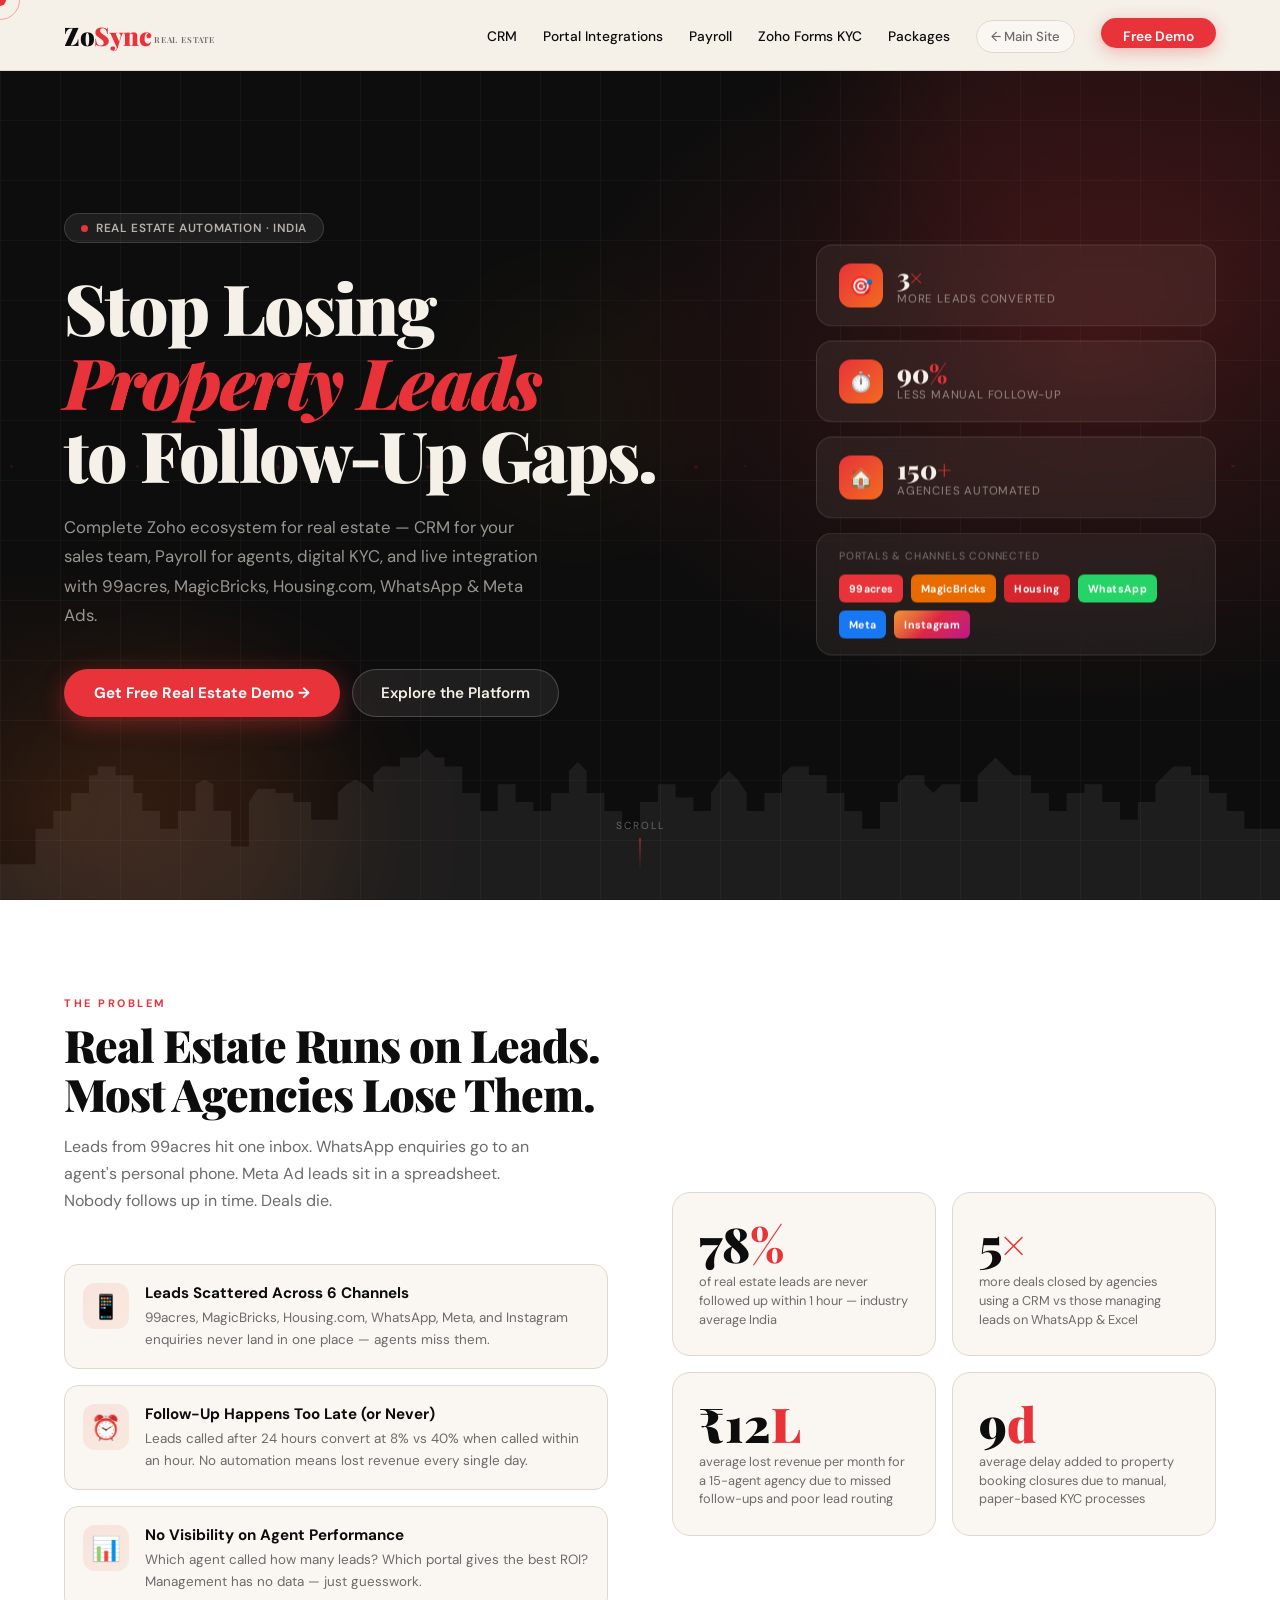
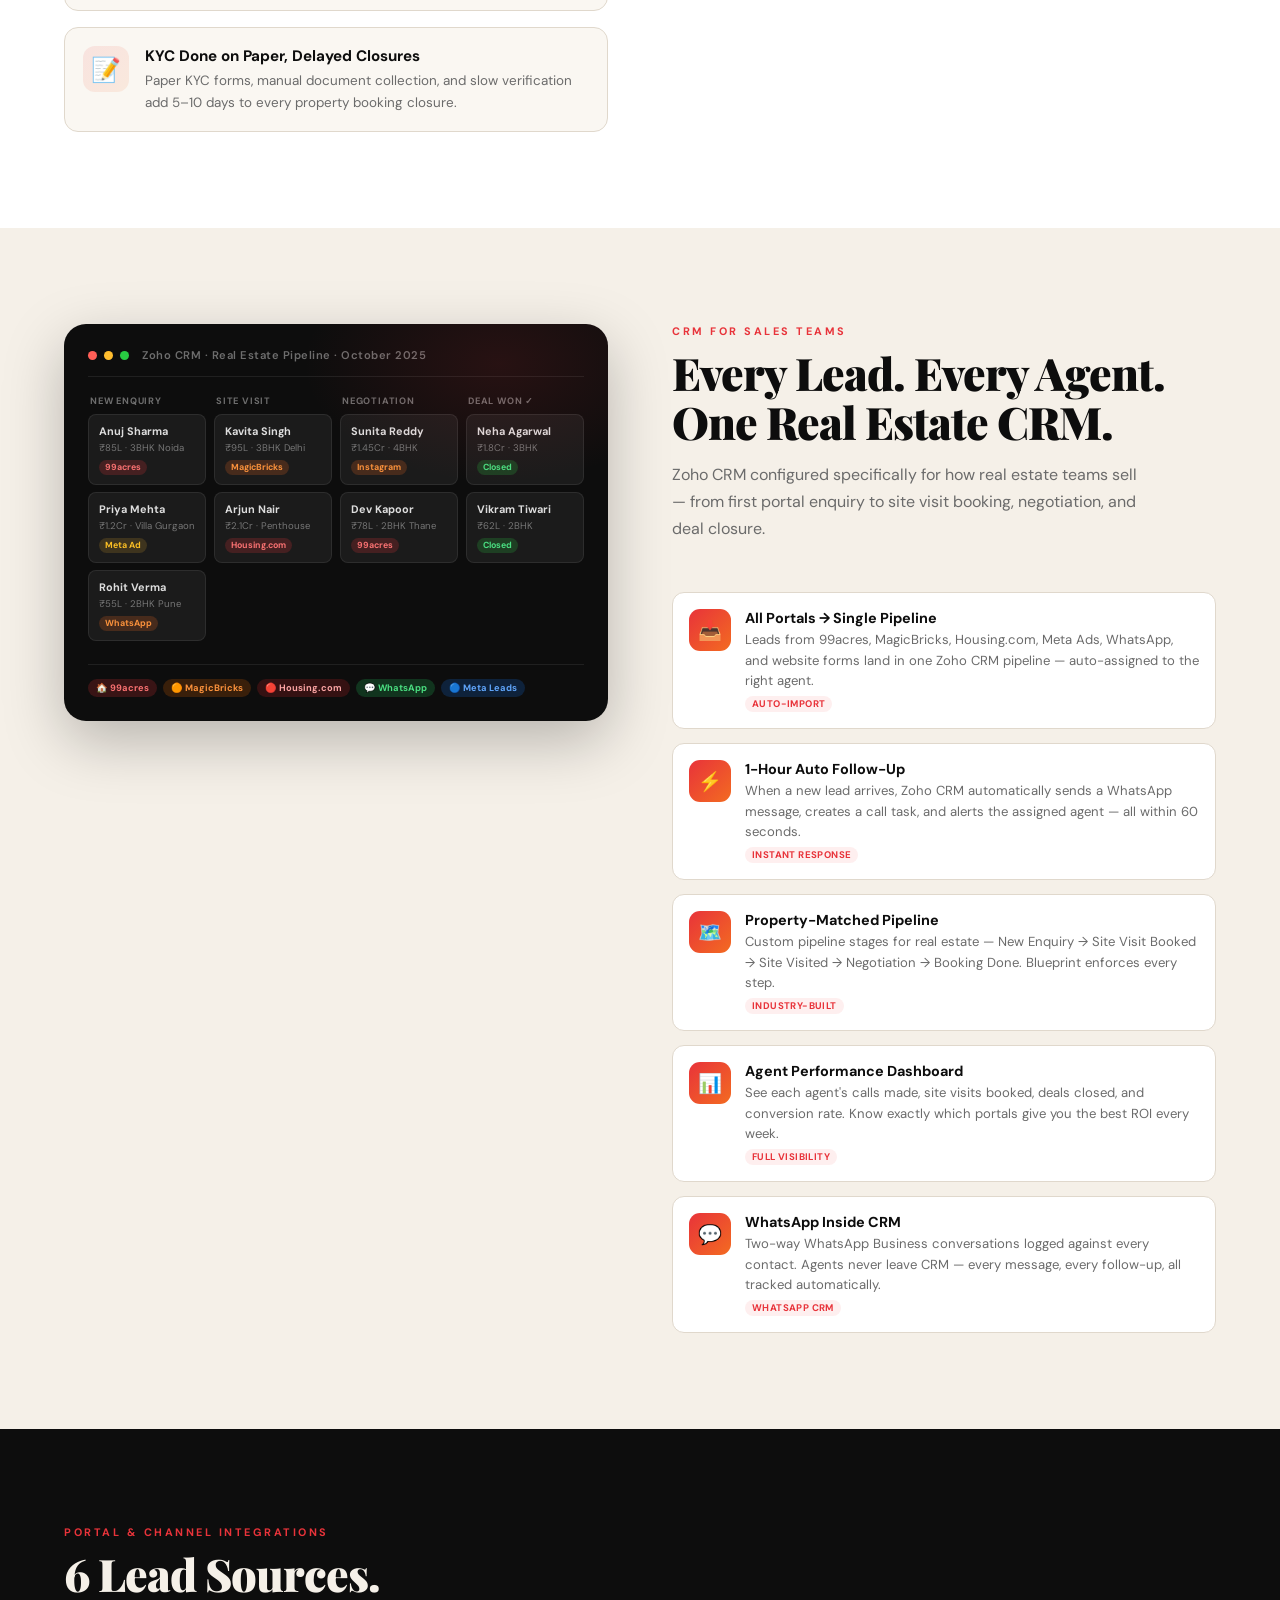
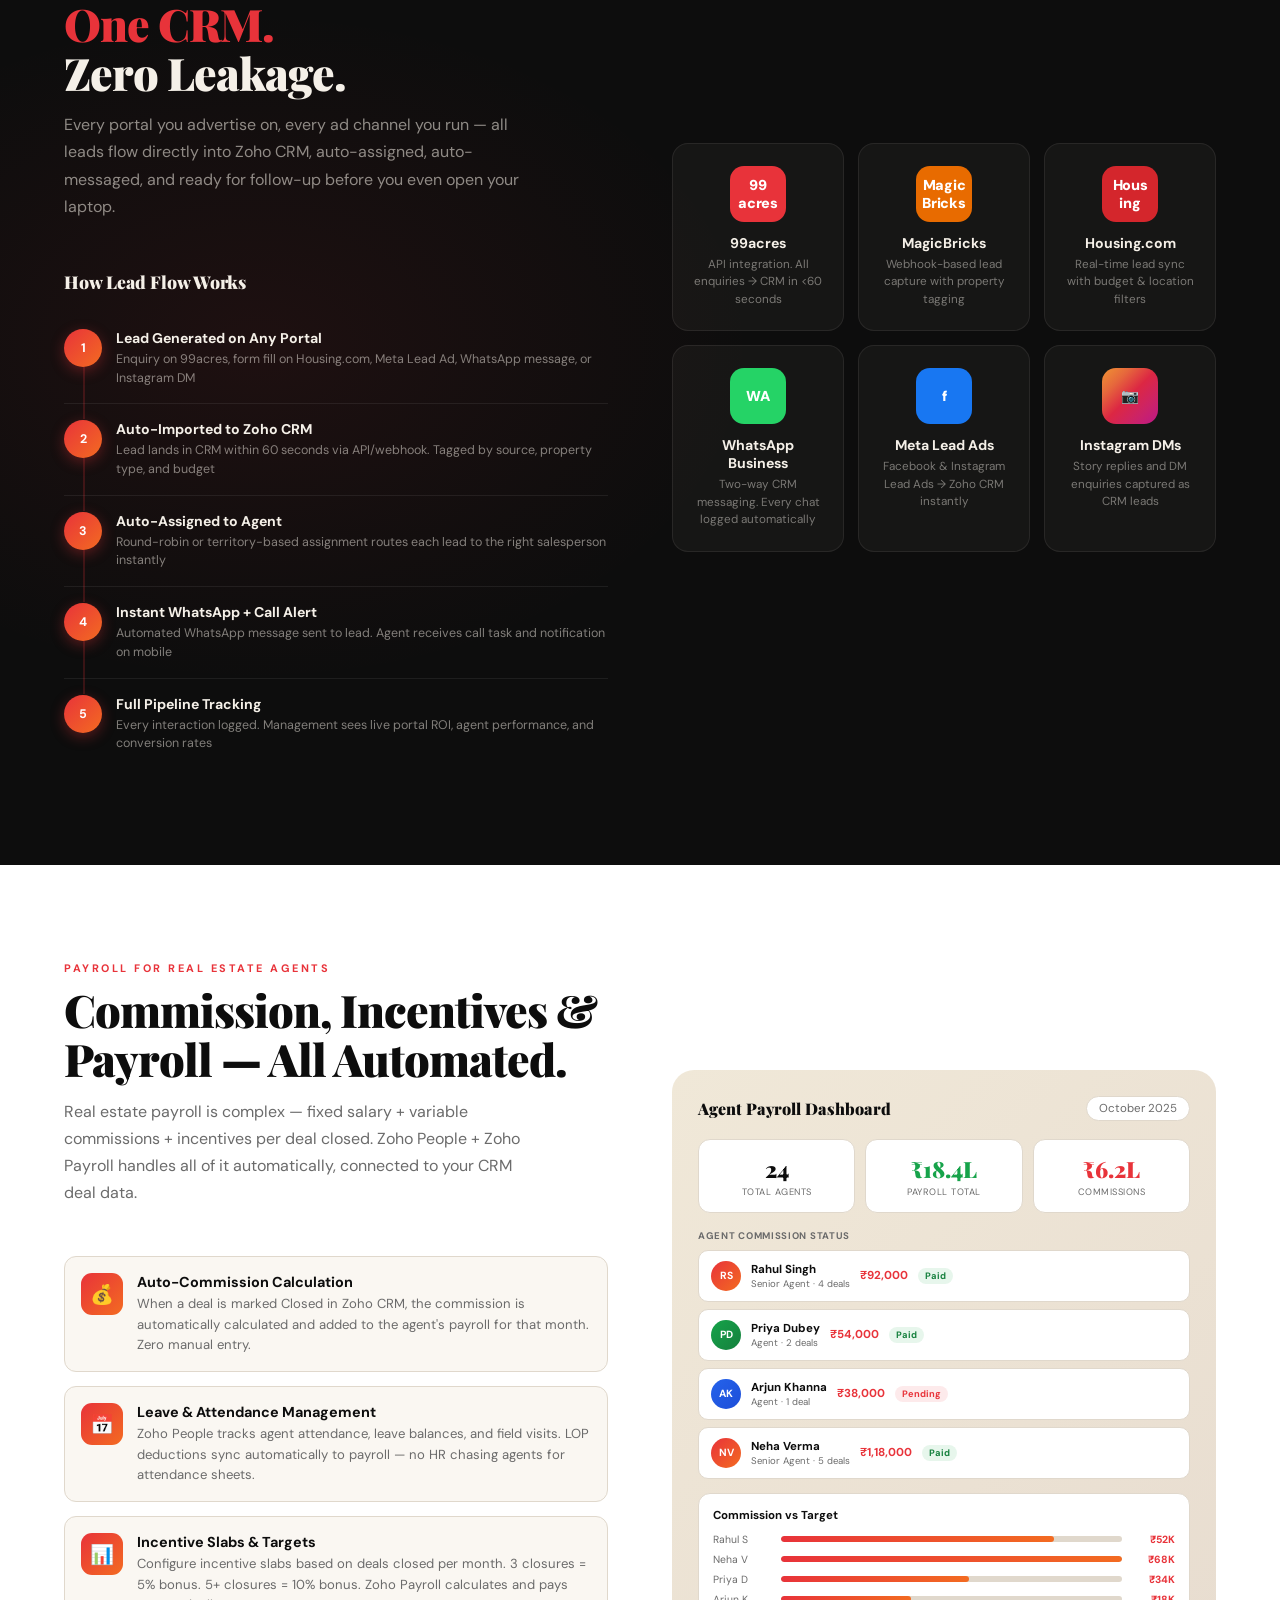
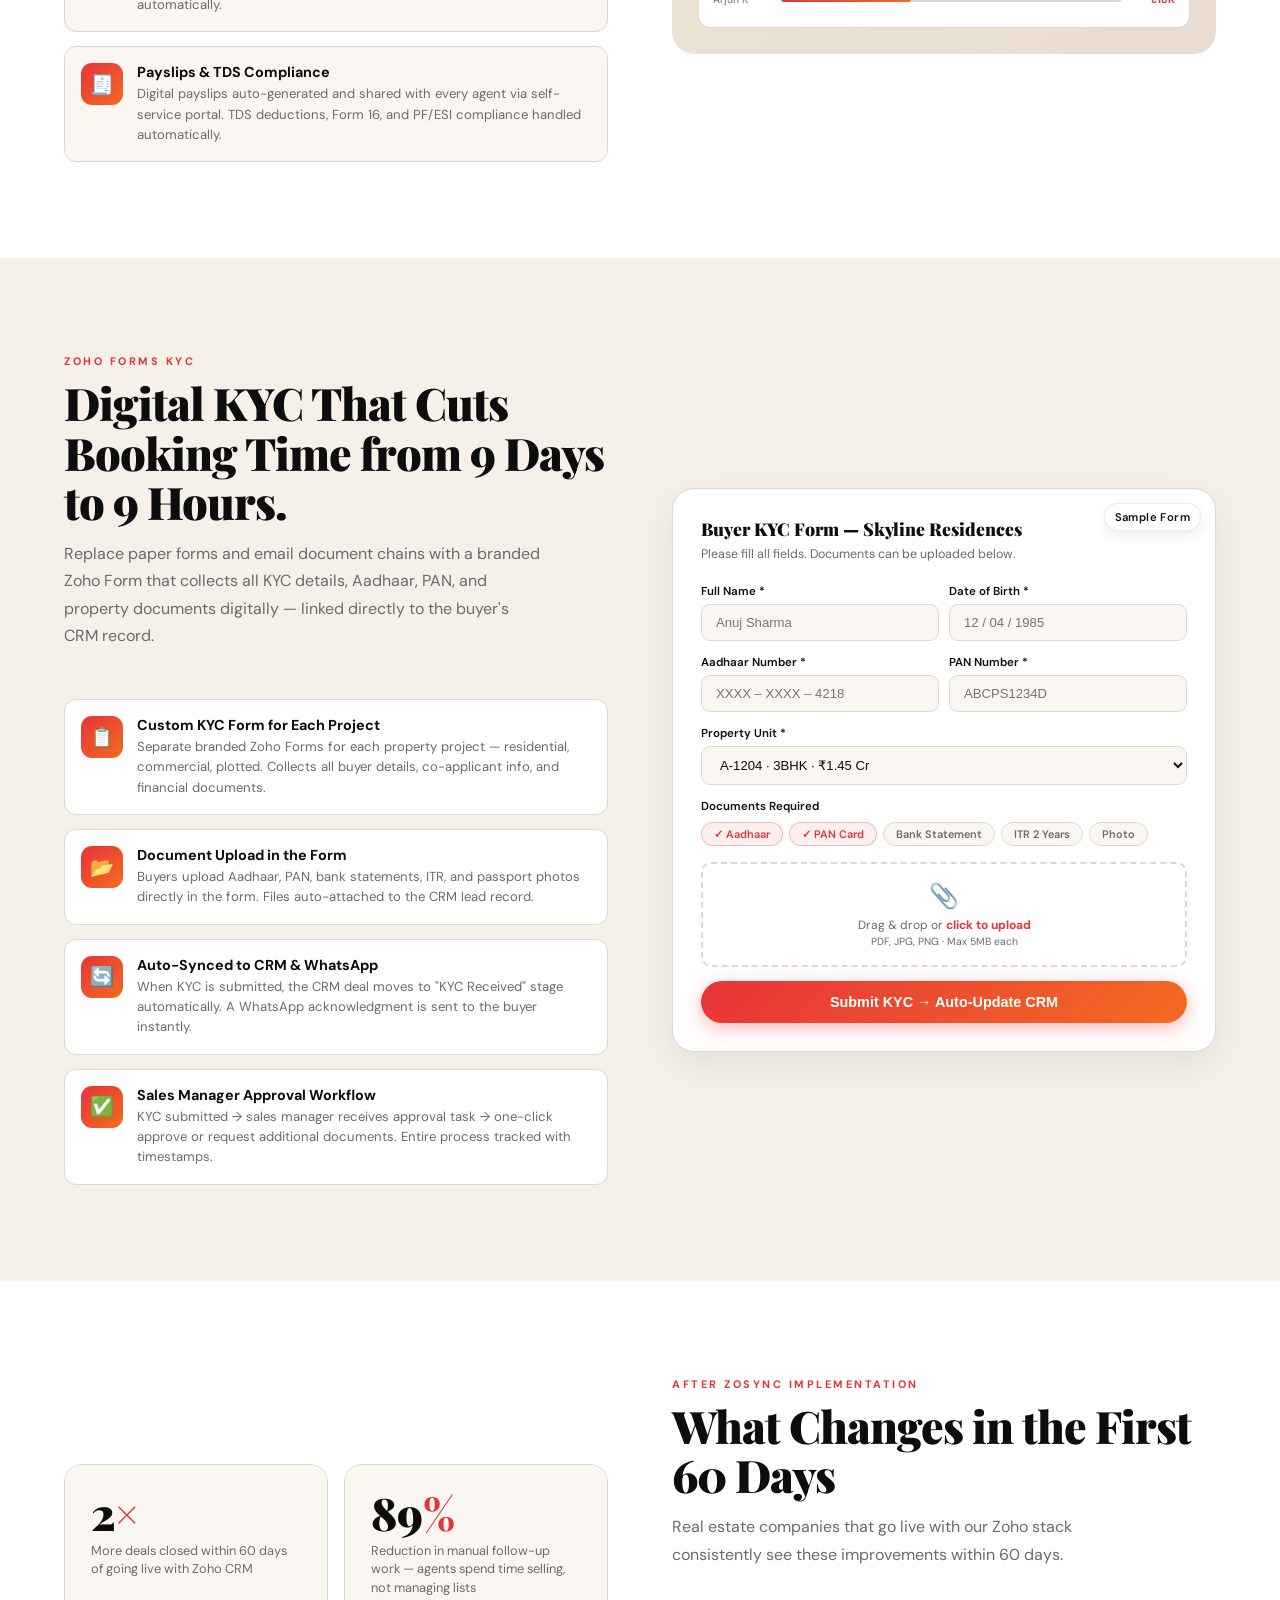
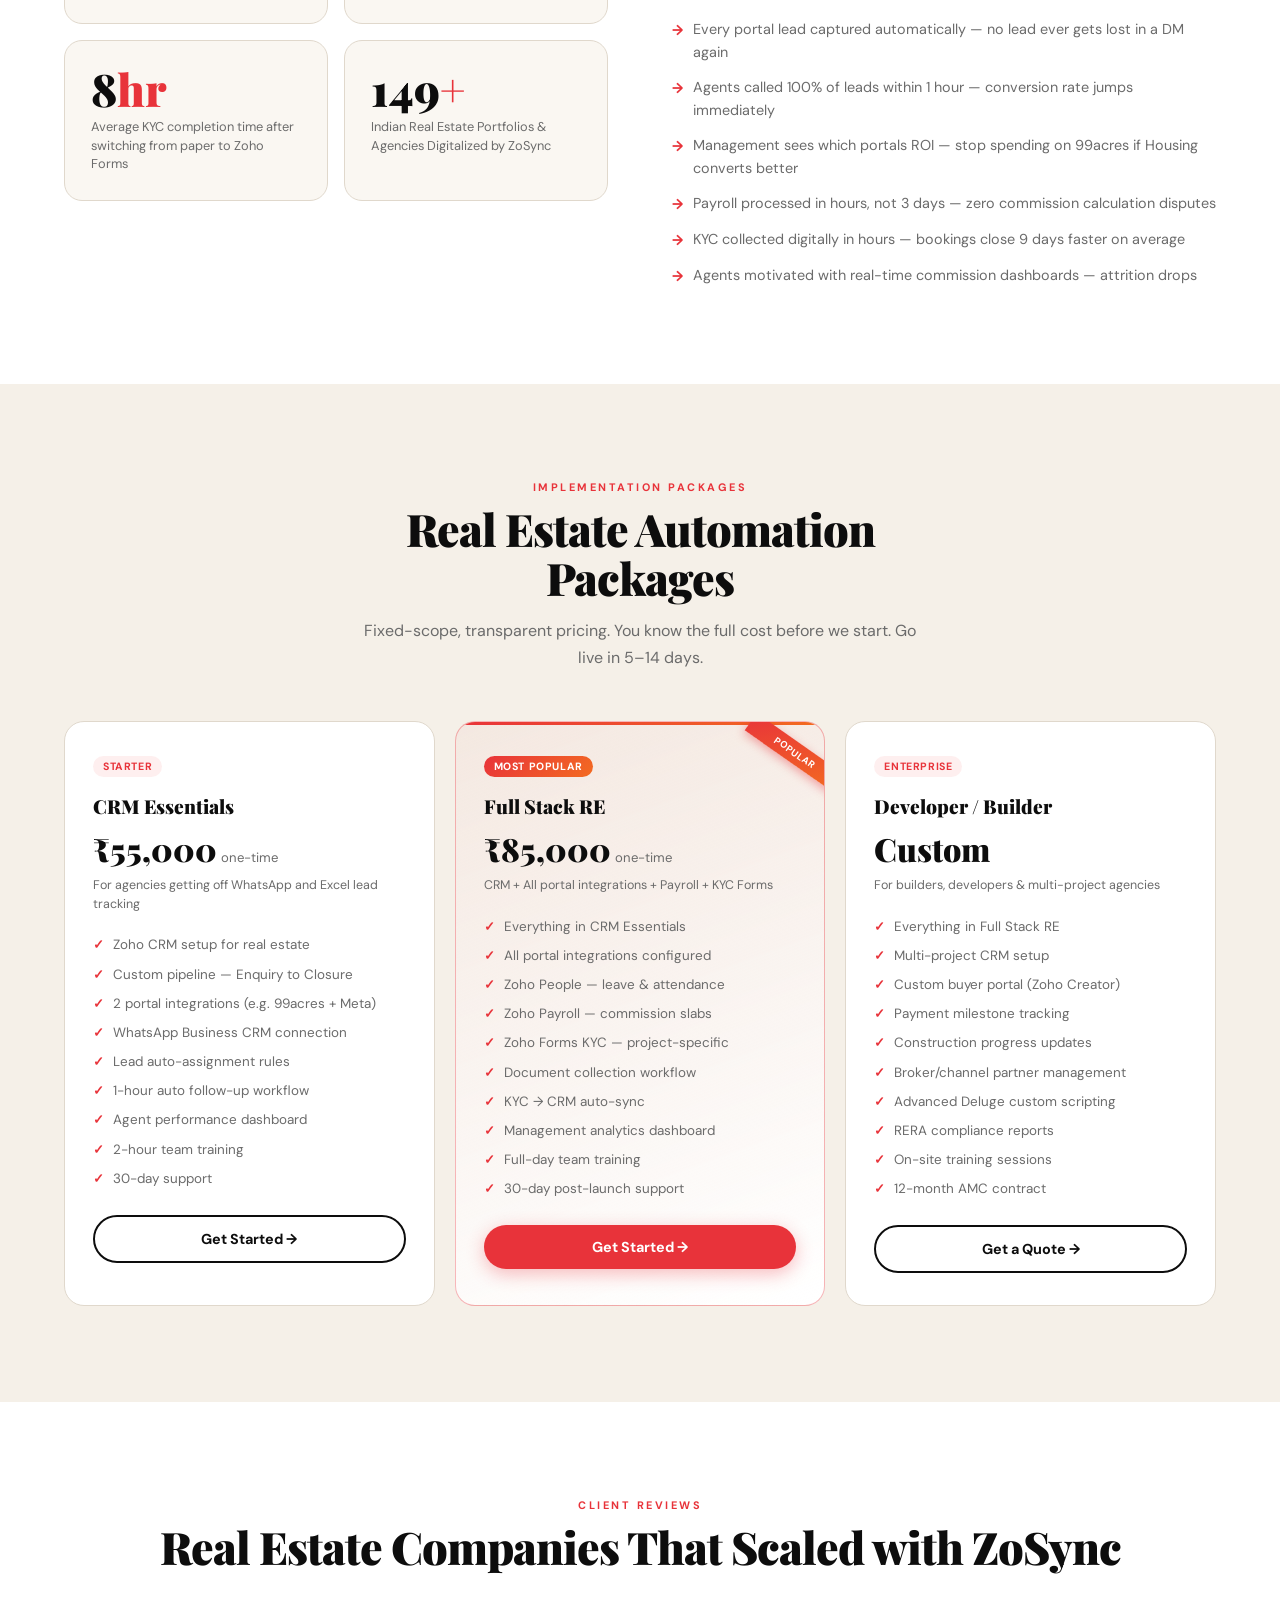
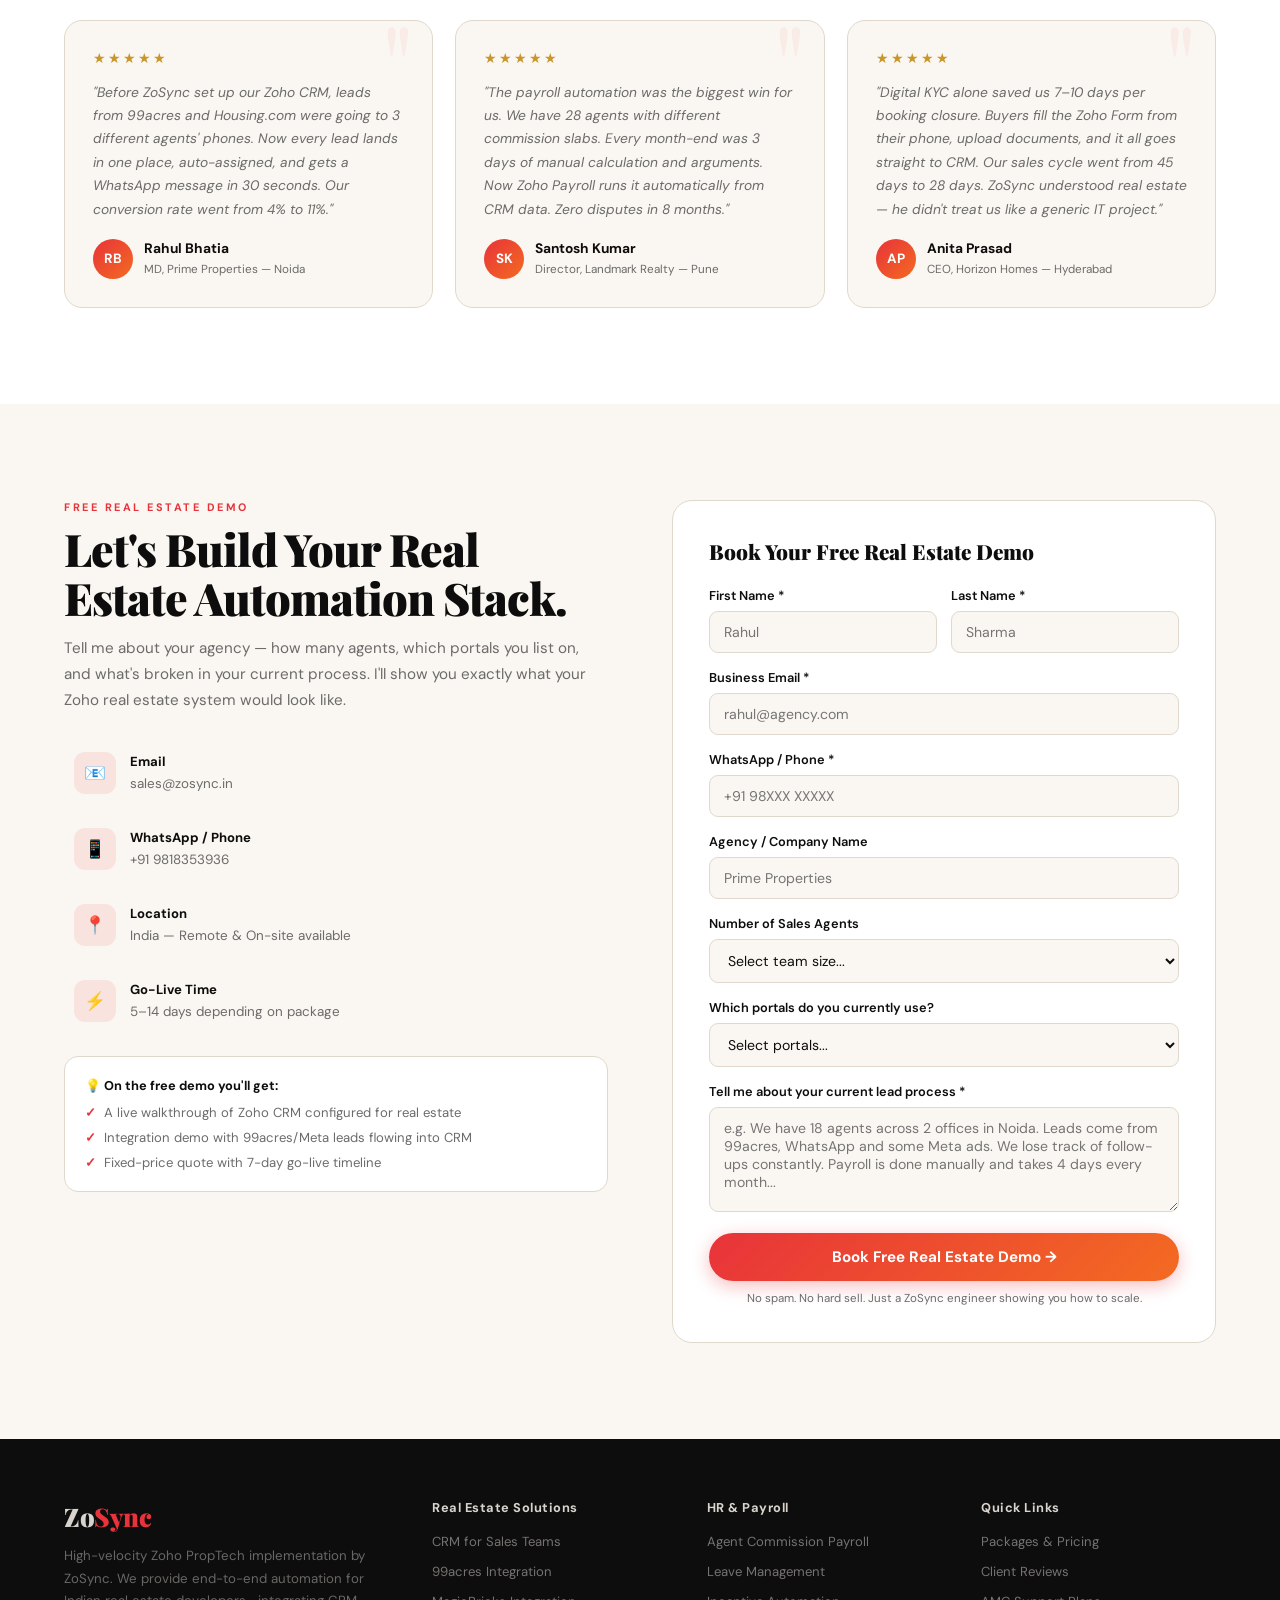
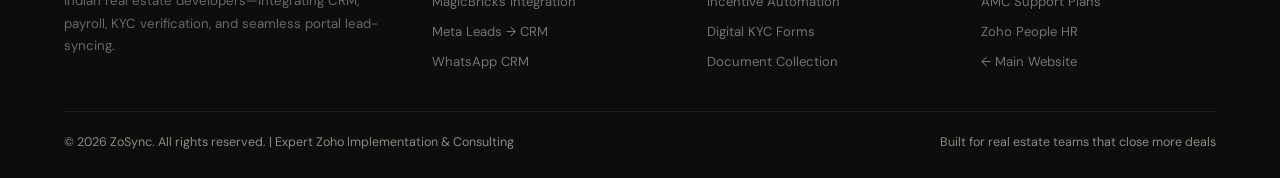
==== Industry/real-estate.html @ f63c7b7b "Add real-estate page" ====
<!DOCTYPE html>
<html lang="en">
<head>
<meta charset="UTF-8"/>
<meta name="viewport" content="width=device-width, initial-scale=1.0"/>
<title>ZoSync Real Estate – Zoho CRM, Payroll & Portal Integrations for Real Estate | India</title>
<meta name="description" content="Complete Zoho implementation for real estate companies — CRM for sales, Payroll for agents, Zoho Forms KYC, and custom integration with 99acres, MagicBricks, Housing.com, WhatsApp & Meta Leads."/>
<meta name="keywords" content="ZoSync, Real Estate CRM India, Zoho CRM for Real Estate Developers, 99acres Zoho Integration, MagicBricks CRM Automation, Housing.com Lead Sync, PropTech India, Real Estate Lead Management System, WhatsApp CRM for Real Estate, Meta Lead Ads Zoho Integration, Real Estate Payroll Automation India, Zoho People for Real Estate, Automated Property Management India, Real Estate Inventory Tracking CRM, Real Estate Sales Funnel Automation, Zoho One for Developers India"/>
<link rel="preconnect" href="https://fonts.googleapis.com">
<link rel="preconnect" href="https://fonts.gstatic.com" crossorigin>
<link href="https://fonts.googleapis.com/css2?family=Playfair+Display:ital,wght@0,700;0,900;1,700&family=DM+Sans:wght@300;400;500;600;700&display=swap" rel="stylesheet">
<link rel="icon" href="../assets/fevicon.jpeg" type="image/x-icon">
<style>
/* ═══════ ROOT / TOKENS ═══════ */
:root{
  --ink:#0d0d0d; --cream:#f5f0e8; --white:#fff;
  --red:#e8333a; --orange:#f36b21; --gold:#c9962c;
  --muted:#6b6b6b; --border:#e0d8cc; --card:#faf7f2;
  --dark-card:#111820;
}
*,*::before,*::after{box-sizing:border-box;margin:0;padding:0}
html{scroll-behavior:smooth}
body{font-family:'DM Sans',sans-serif;background:var(--cream);color:var(--ink);overflow-x:hidden}
.sample-badge {
  position: absolute;
  top: 14px;
  right: 14px;
  background: #ffffff;
  color: #111;
  font-size: 0.7rem;
  font-weight: 600;
  padding: 6px 10px;
  border-radius: 999px;
  border: 1px solid rgba(0,0,0,0.08);
  box-shadow: 0 4px 12px rgba(0,0,0,0.08);
  letter-spacing: 0.4px;
  z-index: 2;
}
/* ═══════ CURSOR ═══════ */
#cur,#cur-ring{pointer-events:none;position:fixed;border-radius:50%;z-index:99999;transform:translate(-50%,-50%);transition-property:width,height,border-color;transition-duration:.2s}
#cur{width:12px;height:12px;background:var(--red)}
#cur-ring{width:40px;height:40px;border:1.5px solid rgba(232,51,58,.4);z-index:99998}
@media(max-width:1024px){#cur,#cur-ring{display:none}}

/* ═══════ PROGRESS ═══════ */
#prog{position:fixed;top:0;left:0;height:3px;width:0;z-index:10000;background:linear-gradient(90deg,var(--red),var(--orange));pointer-events:none}

/* ═══════ NAV ═══════ */
nav{position:fixed;top:0;left:0;right:0;z-index:999;display:flex;align-items:center;justify-content:space-between;padding:18px 5%;background-color: var(--cream); border-bottom:1px solid var(--border);transition:background .4s,backdrop-filter .4s,border-color .4s,box-shadow .4s,padding .3s}
nav.scrolled{background:rgba(245,240,232,.96);backdrop-filter:blur(20px);-webkit-backdrop-filter:blur(20px);border-color:var(--border);box-shadow:0 4px 30px rgba(0,0,0,.07);padding:12px 5%}
.logo{font-family:'Playfair Display',serif;font-size:1.6rem;font-weight:900;letter-spacing:-.5px;color:var(--ink);text-decoration:none}
.logo span{color:var(--red)}
.logo sub{font-size:.52rem;font-weight:600;color:var(--muted);letter-spacing:.8px;vertical-align:middle;margin-left:3px;text-transform:uppercase}
.nav-links{display:flex;align-items:center;gap:26px;list-style:none}
.nav-links a{text-decoration:none;color:var(--ink);font-size:.86rem;font-weight:500;position:relative;padding-bottom:3px;white-space:nowrap}
.nav-links a::after{content:'';position:absolute;bottom:0;left:0;width:0;height:2px;background:var(--red);transition:width .3s}
.nav-links a:hover::after{width:100%}
.nav-back{background:var(--card)!important;border:1px solid var(--border)!important;padding:7px 14px!important;border-radius:50px;color:var(--muted)!important;font-size:.82rem!important}
.nav-back::after{display:none!important}
.nav-cta{background:var(--red)!important;color:#fff!important;padding:9px 22px;border-radius:50px;font-weight:600!important;box-shadow:0 4px 16px rgba(232,51,58,.32)}
.nav-cta::after{display:none!important}
.nav-cta:hover{background:#c42830!important;transform:translateY(-2px)!important}
.burger{display:none;cursor:pointer;flex-direction:column;gap:5px;padding:4px;z-index:1001}
.burger span{display:block;width:24px;height:2px;background:var(--ink);border-radius:2px;transition:.35s}
.burger.open span:nth-child(1){transform:rotate(45deg) translate(5px,5px)}
.burger.open span:nth-child(2){opacity:0}
.burger.open span:nth-child(3){transform:rotate(-45deg) translate(5px,-5px)}
.nav-drawer{display:none;position:fixed;inset:0;background:rgba(245,240,232,.98);z-index:998;flex-direction:column;align-items:center;justify-content:center;gap:28px;padding:80px 5% 40px}
.nav-drawer.open{display:flex}
.nav-drawer a{font-size:1.4rem;font-family:'Playfair Display',serif;font-weight:700;text-decoration:none;color:var(--ink)}
.nav-drawer a:hover{color:var(--red)}
.nav-drawer .dc{background:var(--red);color:#fff!important;padding:14px 36px;border-radius:50px;font-family:'DM Sans',sans-serif!important;font-size:1rem!important;font-weight:700!important}

/* ═══════ HERO ═══════ */
#hero{min-height:100vh;display:flex;align-items:center;padding:130px 5% 100px;position:relative;overflow:hidden;background:var(--ink)}
.hero-bg-grad{position:absolute;inset:0;z-index:0;background:radial-gradient(ellipse 65% 60% at 85% 40%,rgba(232,51,58,.18),transparent 65%),radial-gradient(ellipse 45% 50% at 5% 90%,rgba(243,107,33,.12),transparent 55%)}
.hero-grid-lines{position:absolute;inset:0;z-index:0;opacity:.06;background-image:linear-gradient(rgba(245,240,232,.6) 1px,transparent 1px),linear-gradient(90deg,rgba(245,240,232,.6) 1px,transparent 1px);background-size:60px 60px;animation:gridScroll 25s linear infinite}
@keyframes gridScroll{0%{background-position:0 0}100%{background-position:60px 60px}}
.hero-orb{position:absolute;border-radius:50%;filter:blur(70px);pointer-events:none;animation:orbPulse 8s ease-in-out infinite}
.ho1{width:500px;height:500px;background:var(--red);opacity:.1;top:-15%;right:-8%}
.ho2{width:320px;height:320px;background:var(--orange);opacity:.08;bottom:-10%;left:3%;animation-delay:3s}
.ho3{width:180px;height:180px;background:var(--gold);opacity:.07;top:35%;left:38%;animation-delay:6s}
@keyframes orbPulse{0%,100%{transform:scale(1)}50%{transform:scale(1.08) translateY(-15px)}}
.particle{position:absolute;border-radius:50%;background:var(--red);opacity:.15;pointer-events:none;animation:rise linear infinite}
@keyframes rise{0%{transform:translateY(100vh);opacity:0}10%{opacity:.15}90%{opacity:.15}100%{transform:translateY(-80px) translateX(40px);opacity:0}}

/* Property silhouette SVG background */
.hero-skyline{position:absolute;bottom:0;left:0;right:0;z-index:1;opacity:.07}

.hero-content{position:relative;z-index:2;max-width:640px}
.hero-pill{display:inline-flex;align-items:center;gap:8px;background:rgba(245,240,232,.08);border:1px solid rgba(245,240,232,.15);padding:6px 16px;border-radius:50px;font-size:.74rem;font-weight:600;letter-spacing:.6px;color:rgba(245,240,232,.7);text-transform:uppercase;margin-bottom:28px}
.pulse-dot{width:7px;height:7px;border-radius:50%;background:var(--red);animation:pulseDot 2s infinite}
@keyframes pulseDot{0%,100%{box-shadow:0 0 0 0 rgba(232,51,58,.6)}70%{box-shadow:0 0 0 8px rgba(232,51,58,0)}}
h1{font-family:'Playfair Display',serif;font-size:clamp(2.6rem,5.5vw,5rem);font-weight:900;line-height:1.04;letter-spacing:-2px;color:var(--cream);margin-bottom:22px}
h1 em{font-style:italic;color:var(--red)}
.hero-sub{font-size:1.05rem;color:rgba(245,240,232,.6);line-height:1.75;max-width:480px;margin-bottom:38px}
.hero-btns{display:flex;gap:12px;flex-wrap:wrap}
.btn-primary{background:var(--red);color:#fff;padding:14px 30px;border-radius:50px;font-weight:700;font-size:.95rem;text-decoration:none;display:inline-block;box-shadow:0 6px 24px rgba(232,51,58,.4);transition:transform .25s,box-shadow .25s}
.btn-primary:hover{transform:translateY(-3px);box-shadow:0 12px 36px rgba(232,51,58,.55)}
.btn-secondary{background:rgba(245,240,232,.08);color:var(--cream);padding:13px 28px;border-radius:50px;font-weight:600;font-size:.95rem;text-decoration:none;display:inline-block;border:1.5px solid rgba(245,240,232,.2);transition:background .25s,border-color .25s,transform .25s}
.btn-secondary:hover{background:rgba(245,240,232,.14);border-color:rgba(245,240,232,.35);transform:translateY(-3px)}
.hero-right{position:absolute;right:5%;top:50%;transform:translateY(-50%);z-index:2;width:400px}

/* Floating stat cards on hero right */
.float-stats{display:flex;flex-direction:column;gap:14px}
.fstat{background:rgba(245,240,232,.06);border:1px solid rgba(245,240,232,.12);backdrop-filter:blur(12px);border-radius:16px;padding:18px 22px;display:flex;align-items:center;gap:14px}
.fstat-icon{width:44px;height:44px;border-radius:12px;background:linear-gradient(135deg,var(--red),var(--orange));display:flex;align-items:center;justify-content:center;font-size:1.2rem;flex-shrink:0}
.fstat-n{font-family:'Playfair Display',serif;font-size:1.6rem;font-weight:900;color:var(--cream);line-height:1}
.fstat-n span{color:var(--red)}
.fstat-l{font-size:.72rem;color:rgba(245,240,232,.5);text-transform:uppercase;letter-spacing:.8px;margin-top:2px}
.portal-logos{background:rgba(245,240,232,.06);border:1px solid rgba(245,240,232,.12);backdrop-filter:blur(12px);border-radius:16px;padding:16px 22px}
.portal-logos-label{font-size:.66rem;color:rgba(245,240,232,.4);text-transform:uppercase;letter-spacing:.8px;margin-bottom:12px}
.portal-icons-row{display:flex;gap:8px;flex-wrap:wrap}
.pi{height:28px;padding:4px 10px;border-radius:6px;display:flex;align-items:center;justify-content:center;font-size:.66rem;font-weight:700;letter-spacing:.3px;white-space:nowrap}
.pi-99{background:#e8333a;color:#fff}
.pi-mb{background:#e86b00;color:#fff}
.pi-hc{background:#d4262c;color:#fff}
.pi-wa{background:#25d366;color:#fff}
.pi-meta{background:#1877f2;color:#fff}
.pi-ig{background:linear-gradient(135deg,#f09433,#e6683c,#dc2743,#cc2366,#bc1888);color:#fff}

.scroll-hint{position:absolute;bottom:30px;left:50%;transform:translateX(-50%);z-index:2;display:flex;flex-direction:column;align-items:center;gap:6px}
.scroll-hint span{font-size:.64rem;letter-spacing:2px;text-transform:uppercase;color:rgba(245,240,232,.35)}
.scroll-line{width:1px;height:32px;background:linear-gradient(var(--red),transparent);animation:scrollPulse 1.8s ease-in-out infinite}
@keyframes scrollPulse{0%,100%{opacity:1}50%{opacity:.3}}

/* ═══════ SECTIONS SHARED ═══════ */
section{padding:96px 5%;width:100%}
.sec-lbl{font-size:.68rem;font-weight:700;letter-spacing:2.5px;text-transform:uppercase;color:var(--red);margin-bottom:10px}
.sec-title{font-family:'Playfair Display',serif;font-size:clamp(1.9rem,3.5vw,3rem);font-weight:900;letter-spacing:-1px;line-height:1.1;margin-bottom:14px}
.sec-sub{color:var(--muted);font-size:1rem;line-height:1.7;max-width:480px;margin-bottom:50px}

/* ═══════ REVEAL ═══════ */
.reveal{opacity:0;transform:translateY(38px);transition:opacity .75s cubic-bezier(.25,.46,.45,.94),transform .75s cubic-bezier(.25,.46,.45,.94)}
.reveal.fl{transform:translateX(-46px)}
.reveal.fr{transform:translateX(46px)}
.reveal.vis{opacity:1!important;transform:translate(0)!important}
.stag>*{opacity:0;transform:translateY(28px);transition:opacity .55s ease,transform .55s ease}
.stag.vis>*:nth-child(1){opacity:1;transform:none;transition-delay:.04s}
.stag.vis>*:nth-child(2){opacity:1;transform:none;transition-delay:.12s}
.stag.vis>*:nth-child(3){opacity:1;transform:none;transition-delay:.2s}
.stag.vis>*:nth-child(4){opacity:1;transform:none;transition-delay:.28s}
.stag.vis>*:nth-child(5){opacity:1;transform:none;transition-delay:.36s}
.stag.vis>*:nth-child(6){opacity:1;transform:none;transition-delay:.44s}
.stag.vis>*:nth-child(n+7){opacity:1;transform:none;transition-delay:.52s}

/* ═══════ CHALLENGE SECTION ═══════ */
#challenge{background:var(--white)}
.challenge-grid{display:grid;grid-template-columns:1fr 1fr;gap:64px;align-items:center}
.challenge-list{display:flex;flex-direction:column;gap:16px;margin-top:6px}
.challenge-item{display:flex;gap:16px;align-items:flex-start;padding:18px;border-radius:14px;border:1px solid var(--border);background:var(--card);transition:border-color .3s,transform .3s,box-shadow .3s}
.challenge-item:hover{border-color:rgba(232,51,58,.25);transform:translateX(6px);box-shadow:0 8px 28px rgba(0,0,0,.06)}
.ch-icon{font-size:1.5rem;flex-shrink:0;width:46px;height:46px;border-radius:12px;background:linear-gradient(135deg,rgba(232,51,58,.1),rgba(243,107,33,.1));display:flex;align-items:center;justify-content:center}
.ch-title{font-weight:700;font-size:.95rem;margin-bottom:4px}
.ch-desc{font-size:.84rem;color:var(--muted);line-height:1.6}
/* Pain number big */
.pain-stats{display:grid;grid-template-columns:1fr 1fr;gap:16px}
.pstat{background:var(--card);border:1px solid var(--border);border-radius:18px;padding:26px;position:relative;overflow:hidden}
.pstat::before{content:'';position:absolute;top:0;left:0;right:0;height:3px;background:linear-gradient(90deg,var(--red),var(--orange));transform:scaleX(0);transform-origin:left;transition:transform .4s}
.pstat:hover::before{transform:scaleX(1)}
.pstat-val{font-family:'Playfair Display',serif;font-size:3rem;font-weight:900;line-height:1;color:var(--ink);margin-bottom:6px}
.pstat-val span{color:var(--red)}
.pstat-label{font-size:.8rem;color:var(--muted);line-height:1.45}

/* ═══════ CRM SECTION ═══════ */
#crm{background:var(--cream)}
.crm-wrapper{display:grid;grid-template-columns:1fr 1fr;gap:64px;align-items:start}
/* CRM Pipeline visual */
.crm-visual{background:var(--ink);border-radius:22px;padding:24px;box-shadow:0 20px 60px rgba(0,0,0,.25);position:relative;overflow:hidden}
.crm-visual::before{content:'';position:absolute;inset:0;background:radial-gradient(ellipse 60% 50% at 80% 10%,rgba(232,51,58,.12),transparent 60%)}
.cv-topbar{display:flex;align-items:center;gap:7px;margin-bottom:18px;padding-bottom:14px;border-bottom:1px solid rgba(255,255,255,.08)}
.cv-dot{width:9px;height:9px;border-radius:50%}
.cv-dot:nth-child(1){background:#ff5f57}
.cv-dot:nth-child(2){background:#ffbd2e}
.cv-dot:nth-child(3){background:#28ca42}
.cv-title{font-size:.7rem;font-weight:600;color:rgba(255,255,255,.4);margin-left:6px;letter-spacing:.5px}
/* Kanban lanes */
.kanban{display:grid;grid-template-columns:repeat(4,1fr);gap:8px}
.k-lane{}
.k-head{font-size:.58rem;font-weight:700;text-transform:uppercase;letter-spacing:.8px;color:rgba(255,255,255,.4);margin-bottom:7px;padding:0 2px}
.k-card{background:rgba(255,255,255,.06);border:1px solid rgba(255,255,255,.08);border-radius:8px;padding:9px 10px;margin-bottom:7px;transition:background .2s}
.k-card:hover{background:rgba(255,255,255,.1)}
.k-card-name{font-size:.68rem;font-weight:700;color:rgba(255,255,255,.85);margin-bottom:3px;white-space:nowrap;overflow:hidden;text-overflow:ellipsis}
.k-card-sub{font-size:.6rem;color:rgba(255,255,255,.4)}
.k-tag{display:inline-block;font-size:.55rem;font-weight:700;padding:1.5px 6px;border-radius:50px;margin-top:4px}
.kt-hot{background:rgba(232,51,58,.2);color:#f87171}
.kt-warm{background:rgba(243,107,33,.2);color:#fb923c}
.kt-new{background:rgba(201,150,44,.2);color:#fbbf24}
.kt-won{background:rgba(40,202,66,.2);color:#4ade80}
/* Source badges below kanban */
.source-row{display:flex;gap:6px;flex-wrap:wrap;margin-top:16px;padding-top:14px;border-top:1px solid rgba(255,255,255,.08)}
.src-badge{font-size:.58rem;font-weight:700;padding:3px 8px;border-radius:50px;display:flex;align-items:center;gap:4px}
.sb-99{background:rgba(232,51,58,.2);color:#f87171}
.sb-mb{background:rgba(232,107,0,.2);color:#fb923c}
.sb-hc{background:rgba(212,38,44,.2);color:#fca5a5}
.sb-wa{background:rgba(37,211,102,.2);color:#4ade80}
.sb-meta{background:rgba(24,119,242,.2);color:#60a5fa}
/* CRM feature list */
.crm-features{display:flex;flex-direction:column;gap:14px;margin-top:6px}
.crm-feat{display:flex;gap:14px;align-items:flex-start;padding:16px;border-radius:12px;background:var(--white);border:1px solid var(--border);transition:border-color .3s,transform .3s}
.crm-feat:hover{border-color:rgba(232,51,58,.2);transform:translateX(5px)}
.cf-icon{width:42px;height:42px;border-radius:11px;background:linear-gradient(135deg,var(--red),var(--orange));display:flex;align-items:center;justify-content:center;font-size:1.2rem;flex-shrink:0}
.cf-title{font-weight:700;font-size:.9rem;margin-bottom:3px}
.cf-desc{font-size:.82rem;color:var(--muted);line-height:1.55}
.cf-tag{display:inline-block;margin-top:4px;font-size:.6rem;font-weight:700;letter-spacing:.4px;text-transform:uppercase;color:var(--red);padding:1.5px 7px;background:rgba(232,51,58,.08);border-radius:50px}

/* ═══════ PORTALS SECTION ═══════ */
#portals{background:var(--ink);position:relative;overflow:hidden}
#portals::before{content:'';position:absolute;inset:0;background:radial-gradient(ellipse 60% 50% at 20% 50%,rgba(232,51,58,.08),transparent 65%)}
.portals-grid{display:grid;grid-template-columns:1fr 1fr;gap:64px;align-items:center}
.portal-cards{display:grid;grid-template-columns:1fr 1fr 1fr;gap:14px}
.portal-card{background:rgba(245,240,232,.04);border:1px solid rgba(245,240,232,.08);border-radius:16px;padding:22px 18px;text-align:center;transition:background .3s,border-color .3s,transform .3s}
.portal-card:hover{background:rgba(245,240,232,.08);border-color:rgba(232,51,58,.3);transform:translateY(-5px)}
.portal-logo-box{width:56px;height:56px;border-radius:14px;margin:0 auto 12px;display:flex;align-items:center;justify-content:center;font-weight:900;font-size:.9rem;letter-spacing:-.3px}
.plb-99{background:#e8333a;color:#fff}
.plb-mb{background:#e86b00;color:#fff}
.plb-hc{background:#d4262c;color:#fff}
.plb-wa{background:#25d366;color:#fff}
.plb-meta{background:#1877f2;color:#fff}
.plb-ig{background:linear-gradient(135deg,#f09433 0%,#e6683c 25%,#dc2743 50%,#cc2366 75%,#bc1888 100%);color:#fff}
.portal-name{font-weight:700;font-size:.88rem;color:var(--cream);margin-bottom:4px}
.portal-desc{font-size:.73rem;color:rgba(245,240,232,.45);line-height:1.5}
.portal-flow{margin-top:6px}
.portal-flow-title{font-family:'Playfair Display',serif;font-size:1.1rem;font-weight:900;color:var(--cream);margin-bottom:20px}
.flow-steps{display:flex;flex-direction:column;gap:0}
.flow-step{display:flex;gap:14px;align-items:flex-start;padding:16px 0;border-bottom:1px solid rgba(255,255,255,.07);position:relative}
.flow-step:last-child{border-bottom:none}
.flow-step::before{content:'';position:absolute;left:19px;top:48px;bottom:-16px;width:1.5px;background:rgba(232,51,58,.2)}
.flow-step:last-child::before{display:none}
.fstep-dot{width:38px;height:38px;border-radius:50%;background:linear-gradient(135deg,var(--red),var(--orange));display:flex;align-items:center;justify-content:center;color:#fff;font-weight:700;font-size:.78rem;flex-shrink:0;position:relative;z-index:1;box-shadow:0 4px 14px rgba(232,51,58,.35)}
.fstep-title{font-size:.88rem;font-weight:700;color:var(--cream);margin-bottom:3px}
.fstep-desc{font-size:.78rem;color:rgba(245,240,232,.5);line-height:1.5}

/* ═══════ PAYROLL SECTION ═══════ */
#payroll{background:var(--white)}
.payroll-wrapper{display:grid;grid-template-columns:1fr 1fr;gap:64px;align-items:center}
/* Payroll dashboard visual */
.payroll-visual{background:linear-gradient(135deg,#f0e8d8,#e8ddd0);border-radius:22px;padding:26px;position:relative}
.pv-header{display:flex;align-items:center;justify-content:space-between;margin-bottom:18px}
.pv-title{font-family:'Playfair Display',serif;font-size:1rem;font-weight:900}
.pv-month{font-size:.72rem;color:var(--muted);background:var(--white);padding:4px 12px;border-radius:50px;border:1px solid var(--border)}
.pv-summary{display:grid;grid-template-columns:repeat(3,1fr);gap:10px;margin-bottom:16px}
.pvs-card{background:var(--white);border-radius:12px;padding:14px;text-align:center;border:1px solid var(--border)}
.pvs-n{font-family:'Playfair Display',serif;font-size:1.4rem;font-weight:900;color:var(--ink)}
.pvs-n.red{color:var(--red)}
.pvs-n.green{color:#16a34a}
.pvs-l{font-size:.58rem;color:var(--muted);text-transform:uppercase;letter-spacing:.5px;margin-top:2px}
.pv-agent-list{}
.pv-agent-head{font-size:.6rem;font-weight:700;text-transform:uppercase;letter-spacing:.7px;color:var(--muted);margin-bottom:8px}
.pv-agent-row{display:flex;align-items:center;gap:10px;background:var(--white);border-radius:10px;padding:10px 12px;margin-bottom:7px;border:1px solid var(--border)}
.pv-av{width:30px;height:30px;border-radius:50%;background:linear-gradient(135deg,var(--red),var(--orange));display:flex;align-items:center;justify-content:center;color:#fff;font-weight:700;font-size:.65rem;flex-shrink:0}
.pv-av.g{background:linear-gradient(135deg,#16a34a,#15803d)}
.pv-av.b{background:linear-gradient(135deg,#2563eb,#1d4ed8)}
.pv-aname{font-size:.72rem;font-weight:700;flex:1}
.pv-arole{font-size:.6rem;color:var(--muted)}
.pv-asalary{font-size:.72rem;font-weight:700;color:var(--red)}
.pv-astatus{font-size:.58rem;font-weight:700;padding:2px 7px;border-radius:50px}
.pvs-paid{background:rgba(22,163,74,.1);color:#15803d}
.pvs-pend{background:rgba(232,51,58,.1);color:var(--red)}
.pv-commission-bar{background:var(--white);border-radius:12px;padding:14px;border:1px solid var(--border);margin-top:14px}
.pcb-title{font-size:.72rem;font-weight:700;margin-bottom:10px}
.pcb-row{display:flex;align-items:center;gap:8px;margin-bottom:7px}
.pcb-name{font-size:.65rem;color:var(--muted);width:60px;flex-shrink:0}
.pcb-bar-wrap{flex:1;height:6px;background:var(--border);border-radius:50px;overflow:hidden}
.pcb-bar{height:100%;border-radius:50px;background:linear-gradient(90deg,var(--red),var(--orange))}
.pcb-val{font-size:.65rem;font-weight:700;color:var(--red);width:45px;text-align:right}
/* Payroll feature list */
.payroll-features{display:flex;flex-direction:column;gap:14px}
.pay-feat{display:flex;gap:14px;align-items:flex-start;padding:16px;border-radius:12px;background:var(--card);border:1px solid var(--border);transition:border-color .3s,transform .3s}
.pay-feat:hover{border-color:rgba(232,51,58,.2);transform:translateX(5px)}
.pf-icon{width:42px;height:42px;border-radius:11px;background:linear-gradient(135deg,var(--red),var(--orange));display:flex;align-items:center;justify-content:center;font-size:1.2rem;flex-shrink:0}
.pf-title{font-weight:700;font-size:.9rem;margin-bottom:3px}
.pf-desc{font-size:.82rem;color:var(--muted);line-height:1.55}

/* ═══════ KYC SECTION ═══════ */
#kyc{background:var(--cream);position:relative;overflow:hidden}
.kyc-wrapper{display:grid;grid-template-columns:1fr 1fr;gap:64px;align-items:center}
/* KYC form mockup */
.kyc-visual{background:var(--white);border-radius:22px;border:1px solid var(--border);padding:28px;box-shadow:0 12px 40px rgba(0,0,0,.08)}
.kyc-v-title{font-family:'Playfair Display',serif;font-size:1.1rem;font-weight:900;margin-bottom:6px}
.kyc-v-sub{font-size:.78rem;color:var(--muted);margin-bottom:22px}
.kyc-field-group{margin-bottom:14px}
.kyc-field-label{font-size:.72rem;font-weight:600;color:var(--ink);margin-bottom:5px;display:block}
.kyc-field{width:100%;background:var(--card);border:1.5px solid var(--border);border-radius:9px;padding:10px 14px;font-size:.82rem;color:var(--ink);outline:none}
.kyc-field:focus{border-color:var(--red);box-shadow:0 0 0 3px rgba(232,51,58,.1)}
.kyc-field-row{display:grid;grid-template-columns:1fr 1fr;gap:10px}
.kyc-upload{border:2px dashed var(--border);border-radius:10px;padding:16px;text-align:center;margin-bottom:14px;transition:border-color .3s}
.kyc-upload:hover{border-color:var(--red)}
.kyc-upload-icon{font-size:1.5rem;margin-bottom:6px}
.kyc-upload-text{font-size:.75rem;color:var(--muted)}
.kyc-upload-text strong{color:var(--red)}
.kyc-doc-chips{display:flex;flex-wrap:wrap;gap:6px;margin-bottom:16px}
.kyc-chip{padding:4px 12px;border-radius:50px;font-size:.68rem;font-weight:600;border:1.5px solid var(--border);background:var(--card);color:var(--muted)}
.kyc-chip.active{background:rgba(232,51,58,.08);border-color:rgba(232,51,58,.3);color:var(--red)}
.kyc-submit{width:100%;background:linear-gradient(135deg,var(--red),var(--orange));color:#fff;border:none;border-radius:50px;padding:13px;font-weight:700;font-size:.9rem;cursor:pointer;box-shadow:0 5px 18px rgba(232,51,58,.35)}
/* KYC text side */
.kyc-benefits{display:flex;flex-direction:column;gap:14px;margin-top:6px}
.kyc-ben{display:flex;gap:14px;align-items:flex-start;padding:16px;border-radius:12px;background:var(--white);border:1px solid var(--border);transition:border-color .3s,transform .3s}
.kyc-ben:hover{border-color:rgba(232,51,58,.2);transform:translateX(5px)}
.kb-icon{width:42px;height:42px;border-radius:11px;background:linear-gradient(135deg,var(--red),var(--orange));display:flex;align-items:center;justify-content:center;font-size:1.2rem;flex-shrink:0}
.kb-title{font-weight:700;font-size:.9rem;margin-bottom:3px}
.kb-desc{font-size:.82rem;color:var(--muted);line-height:1.55}

/* ═══════ INDUSTRIES / RESULTS ═══════ */
#results{background:var(--white)}
.results-inner{display:grid;grid-template-columns:1fr 1fr;gap:64px;align-items:center}
.rstat-grid{display:grid;grid-template-columns:1fr 1fr;gap:16px}
.rstat{background:var(--card);border:1px solid var(--border);border-radius:18px;padding:26px;position:relative;overflow:hidden;transition:transform .3s,box-shadow .3s}
.rstat::before{content:'';position:absolute;top:0;left:0;right:0;height:3px;background:linear-gradient(90deg,var(--red),var(--orange));transform:scaleX(0);transform-origin:left;transition:transform .4s}
.rstat:hover{transform:translateY(-4px);box-shadow:0 12px 36px rgba(0,0,0,.08)}
.rstat:hover::before{transform:scaleX(1)}
.rstat-val{font-family:'Playfair Display',serif;font-size:2.8rem;font-weight:900;line-height:1;color:var(--ink);margin-bottom:6px}
.rstat-val span{color:var(--red)}
.rstat-label{font-size:.8rem;color:var(--muted);line-height:1.45}
.result-list{list-style:none;display:flex;flex-direction:column;gap:12px}
.result-list li{display:flex;align-items:flex-start;gap:10px;font-size:.9rem;color:var(--muted);line-height:1.6}
.result-list li::before{content:'→';color:var(--red);font-weight:700;flex-shrink:0;margin-top:1px}

/* ═══════ PACKAGES ═══════ */
#packages{background:var(--cream)}
.pkg-grid{display:grid;grid-template-columns:repeat(3,1fr);gap:20px}
.pkg-card{background:var(--white);border:1.5px solid var(--border);border-radius:20px;padding:32px 28px;position:relative;overflow:hidden;transition:transform .3s,box-shadow .3s,border-color .3s}
.pkg-card::before{content:'';position:absolute;top:0;left:0;right:0;height:3px;background:linear-gradient(90deg,var(--red),var(--orange));transform:scaleX(0);transform-origin:left;transition:transform .35s}
.pkg-card.feat{border-color:rgba(232,51,58,.35);background:linear-gradient(160deg,rgba(232,51,58,.04),var(--white))}
.pkg-card.feat::before{transform:scaleX(1)}
.pkg-card:hover{transform:translateY(-6px);box-shadow:0 18px 48px rgba(0,0,0,.1);border-color:rgba(232,51,58,.2)}
.pkg-badge{display:inline-block;font-size:.66rem;font-weight:700;letter-spacing:.6px;text-transform:uppercase;padding:4px 10px;border-radius:50px;background:rgba(232,51,58,.08);color:var(--red);margin-bottom:16px}
.pkg-badge.fb{background:linear-gradient(135deg,var(--red),var(--orange));color:#fff}
.pkg-name{font-family:'Playfair Display',serif;font-size:1.2rem;font-weight:900;margin-bottom:8px}
.pkg-price strong{font-family:'Playfair Display',serif;font-size:2rem;font-weight:900;color:var(--ink)}
.pkg-price span{font-size:.82rem;color:var(--muted);margin-left:4px}
.pkg-sub{font-size:.78rem;color:var(--muted);margin:6px 0 22px;line-height:1.5}
.pkg-features{list-style:none;display:flex;flex-direction:column;gap:9px;margin-bottom:26px}
.pkg-features li{display:flex;align-items:flex-start;gap:9px;font-size:.84rem;color:var(--muted);line-height:1.5}
.pkg-features li::before{content:'✓';color:var(--red);font-weight:700;flex-shrink:0}
.pkg-cta{display:block;text-align:center;text-decoration:none;padding:13px;border-radius:50px;font-weight:700;font-size:.9rem;transition:transform .2s,box-shadow .2s,background .2s}
.pkg-cta.p{background:var(--red);color:#fff;box-shadow:0 5px 18px rgba(232,51,58,.32)}
.pkg-cta.p:hover{transform:translateY(-2px);box-shadow:0 9px 28px rgba(232,51,58,.48)}
.pkg-cta.o{border:2px solid var(--ink);color:var(--ink)}
.pkg-cta.o:hover{background:var(--ink);color:var(--cream)}
.pop-ribbon{position:absolute;top:20px;right:-24px;background:linear-gradient(135deg,var(--red),var(--orange));color:#fff;font-size:.6rem;font-weight:700;letter-spacing:.5px;text-transform:uppercase;padding:4px 30px;transform:rotate(35deg);box-shadow:0 3px 10px rgba(232,51,58,.4)}

/* ═══════ TESTIMONIALS ═══════ */
#testimonials{background:var(--white)}
.t-grid{display:grid;grid-template-columns:repeat(3,1fr);gap:22px}
.tc{background:var(--card);border:1px solid var(--border);border-radius:18px;padding:28px;position:relative;overflow:hidden;transition:transform .3s,box-shadow .3s}
.tc:hover{transform:translateY(-5px);box-shadow:0 14px 40px rgba(0,0,0,.09)}
.tc::before{content:'"';position:absolute;top:-14px;right:18px;font-size:7rem;font-family:'Playfair Display',serif;color:rgba(232,51,58,.06);line-height:1;pointer-events:none}
.tc-stars{color:var(--gold);font-size:.9rem;margin-bottom:14px;letter-spacing:2px}
.tc p{font-size:.86rem;color:var(--muted);line-height:1.7;font-style:italic;margin-bottom:18px}
.tc-author{display:flex;align-items:center;gap:11px}
.tc-av{width:40px;height:40px;border-radius:50%;background:linear-gradient(135deg,var(--red),var(--orange));display:flex;align-items:center;justify-content:center;color:#fff;font-weight:700;font-size:.84rem;flex-shrink:0}
.tc-info strong{font-size:.86rem;display:block}
.tc-info span{font-size:.73rem;color:var(--muted)}

/* ═══════ CONTACT ═══════ */
#contact{background:var(--card)}
.cgrid{display:grid;grid-template-columns:1fr 1fr;gap:64px;align-items:start}
.cinfo p{color:var(--muted);line-height:1.7;margin-bottom:28px;font-size:.95rem}
.cdet{display:flex;gap:14px;align-items:center;margin-bottom:14px;padding:10px;border-radius:12px;transition:background .22s,transform .22s}
.cdet:hover{background:var(--white);transform:translateX(5px)}
.cd-icon{width:42px;height:42px;border-radius:11px;background:rgba(232,51,58,.1);display:flex;align-items:center;justify-content:center;font-size:1.1rem;flex-shrink:0}
.cdet:hover .cd-icon{background:var(--red)}
.cd-txt strong{font-size:.82rem;display:block;margin-bottom:2px}
.cd-txt span{font-size:.84rem;color:var(--muted)}
.cform{background:var(--white);border:1px solid var(--border);border-radius:20px;padding:36px}
.frow{display:grid;grid-template-columns:1fr 1fr;gap:14px}
.fg{margin-bottom:16px}
.fg label{display:block;font-size:.8rem;font-weight:600;margin-bottom:7px}
.fg input,.fg select,.fg textarea{width:100%;padding:11px 14px;border:1.5px solid var(--border);border-radius:9px;font-family:'DM Sans',sans-serif;font-size:.88rem;background:var(--card);color:var(--ink);outline:none;transition:border-color .22s,box-shadow .22s}
.fg input:focus,.fg select:focus,.fg textarea:focus{border-color:var(--red);box-shadow:0 0 0 3px rgba(232,51,58,.1);background:#fff}
.fg textarea{resize:vertical;min-height:105px}
.fsub{width:100%;padding:14px;border:none;border-radius:50px;background:linear-gradient(135deg,var(--red),var(--orange));color:#fff;font-size:.95rem;font-weight:700;cursor:pointer;font-family:'DM Sans',sans-serif;box-shadow:0 5px 18px rgba(232,51,58,.32);transition:transform .25s,box-shadow .25s}
.fsub:hover{transform:translateY(-3px);box-shadow:0 9px 30px rgba(232,51,58,.48)}

/* ═══════ FOOTER ═══════ */
footer{background:var(--ink);color:rgba(245,240,232,.55);padding:60px 5% 28px}
.ftop{display:grid;grid-template-columns:1.4fr 1fr 1fr 1fr;gap:40px;margin-bottom:40px}
.fbrand p{margin-top:12px;font-size:.83rem;line-height:1.7;color:rgba(245,240,232,.4)}
.fcol h5{color:rgba(245,240,232,.88);font-size:.8rem;font-weight:700;margin-bottom:14px;letter-spacing:.5px}
.fcol ul{list-style:none;display:flex;flex-direction:column;gap:9px}
.fcol ul a{text-decoration:none;color:rgba(245,240,232,.45);font-size:.82rem;transition:color .22s,transform .22s;display:inline-block}
.fcol ul a:hover{color:var(--orange);transform:translateX(4px)}
.fbot{border-top:1px solid rgba(255,255,255,.07);padding-top:22px;display:flex;justify-content:space-between;align-items:center;flex-wrap:wrap;gap:10px;font-size:.78rem}

/* ═══════ TOAST ═══════ */
.toast{position:fixed;bottom:28px;right:28px;z-index:9999;background:#1a1a1a;color:#fff;padding:14px 22px;border-radius:12px;font-size:.88rem;font-weight:500;box-shadow:0 8px 32px rgba(0,0,0,.3);transform:translateY(100px) scale(.9);opacity:0;transition:transform .42s cubic-bezier(.175,.885,.32,1.275),opacity .32s;display:flex;align-items:center;gap:9px}
.toast.show{transform:translateY(0) scale(1);opacity:1}

/* ═══════ RESPONSIVE ═══════ */
@media(max-width:1024px){
  .nav-links{display:none}.burger{display:flex}
  #hero{padding:110px 5% 80px}
  .hero-right{display:none}
  h1{letter-spacing:-1px}
  .challenge-grid,.crm-wrapper,.portals-grid,.payroll-wrapper,.kyc-wrapper,.results-inner,.cgrid{grid-template-columns:1fr;gap:40px}
  .portal-cards{grid-template-columns:repeat(3,1fr)}
  .pkg-grid{grid-template-columns:1fr;max-width:440px;margin:0 auto}
  .t-grid{grid-template-columns:1fr 1fr}
  .ftop{grid-template-columns:1fr 1fr;gap:32px}
}
@media(max-width:600px){
  section{padding:72px 4%}
  nav{padding:14px 4%}
  h1{font-size:clamp(2.1rem,10vw,2.9rem)}
  .t-grid{grid-template-columns:1fr}
  .portal-cards{grid-template-columns:1fr 1fr}
  .frow{grid-template-columns:1fr}
  .cform{padding:24px 18px}
  .ftop{grid-template-columns:1fr}
  .fbot{flex-direction:column;text-align:center}
  .kanban{grid-template-columns:repeat(2,1fr)}
}
</style>
</head>
<body>

<div id="cur"></div>
<div id="cur-ring"></div>
<div id="prog"></div>

<!-- ══════════════════════════════════
  NAV
══════════════════════════════════ -->
<nav id="nav">
  <a href="../index.html" class="logo">Zo<span>Sync</span><sub>Real Estate</sub></a>
  <ul class="nav-links">
    <li><a href="#crm">CRM</a></li>
    <li><a href="#portals">Portal Integrations</a></li>
    <li><a href="#payroll">Payroll</a></li>
    <li><a href="#kyc">Zoho Forms KYC</a></li>
    <li><a href="#packages">Packages</a></li>
    <li><a href="../index.html" class="nav-back">← Main Site</a></li>
    <li><a href="#contact" class="nav-cta">Free Demo</a></li>
  </ul>
  <div class="burger" id="burger"><span></span><span></span><span></span></div>
</nav>

<div class="nav-drawer" id="navDrawer">
  <a href="#crm" class="dl">CRM for Sales</a>
  <a href="#portals" class="dl">Portal Integrations</a>
  <a href="#payroll" class="dl">Payroll</a>
  <a href="#kyc" class="dl">KYC Forms</a>
  <a href="#packages" class="dl">Packages</a>
  <a href="../index.html" class="dl" style="font-size:1.1rem;color:var(--muted)">← Main Site</a>
  <a href="#contact" class="dl dc">Free Demo</a>
</div>

<!-- ══════════════════════════════════
  HERO
══════════════════════════════════ -->
<section id="hero">
  <div class="hero-bg-grad"></div>
  <div class="hero-grid-lines"></div>
  <div class="hero-orb ho1"></div>
  <div class="hero-orb ho2"></div>
  <div class="hero-orb ho3"></div>
  <div id="particles"></div>

  <!-- Property skyline silhouette -->
  <svg class="hero-skyline" viewBox="0 0 1440 200" fill="none" xmlns="http://www.w3.org/2000/svg" preserveAspectRatio="xMidYMax meet">
    <path fill="rgba(245,240,232,1)" d="
      M0,200 L0,160 L40,160 L40,120 L60,120 L60,100 L80,100 L80,80 L100,80 L100,60 L110,60
      L110,50 L130,50 L130,60 L150,60 L150,80 L160,80 L160,100 L180,100 L180,120 L200,120 L200,100
      L220,100 L220,70 L230,65 L240,70 L240,100 L260,100 L260,140 L280,140 L280,90 L290,75 L310,75
      L310,80 L330,80 L330,90 L350,90 L350,110 L380,110 L380,80 L390,70 L400,65 L410,70 L420,80
      L420,60 L430,50 L450,50 L450,40 L470,40 L480,30 L490,40 L500,40 L500,50 L520,50 L520,80
      L540,80 L540,100 L560,100 L560,70 L580,70 L580,90 L600,90 L600,100 L620,100 L620,80 L640,80
      L640,55 L650,45 L660,55 L660,80 L680,80 L680,100 L700,100 L700,120 L720,120 L720,90 L740,90
      L740,70 L760,70 L760,85 L780,85 L780,100 L800,100 L800,80 L810,65 L820,55 L830,65 L840,80
      L840,100 L860,100 L860,80 L880,80 L880,60 L890,50 L910,50 L910,60 L930,60 L930,80 L950,80
      L950,100 L970,100 L970,120 L990,120 L990,90 L1010,90 L1010,70 L1020,60 L1040,60 L1040,70
      L1050,80 L1060,70 L1080,70 L1080,90 L1100,90 L1100,60 L1110,50 L1120,40 L1130,50 L1140,60
      L1160,60 L1160,80 L1180,80 L1180,100 L1200,100 L1200,80 L1220,80 L1220,70 L1240,70 L1240,90
      L1260,90 L1260,110 L1280,110 L1280,90 L1300,90 L1300,70 L1310,60 L1320,50 L1340,50 L1340,60
      L1360,60 L1360,80 L1380,80 L1380,100 L1400,100 L1400,120 L1440,120 L1440,200 Z"/>
  </svg>

  <div class="hero-content">
    <div class="hero-pill"><span class="pulse-dot"></span>Real Estate Automation · India</div>
    <h1>Stop Losing<br/><em>Property Leads</em><br/>to Follow-Up Gaps.</h1>
    <p class="hero-sub">Complete Zoho ecosystem for real estate — CRM for your sales team, Payroll for agents, digital KYC, and live integration with 99acres, MagicBricks, Housing.com, WhatsApp &amp; Meta Ads.</p>
    <div class="hero-btns">
      <a href="#contact" class="btn-primary">Get Free Real Estate Demo →</a>
      <a href="#crm" class="btn-secondary">Explore the Platform</a>
    </div>
  </div>

  <!-- Floating stats right side -->
  <div class="hero-right">
    <div class="float-stats">
      <div class="fstat">
        <div class="fstat-icon">🎯</div>
        <div>
          <div class="fstat-n" data-count="3">0<span>×</span></div>
          <div class="fstat-l">More Leads Converted</div>
        </div>
      </div>
      <div class="fstat">
        <div class="fstat-icon">⏱️</div>
        <div>
          <div class="fstat-n" data-count="90">0<span>%</span></div>
          <div class="fstat-l">Less Manual Follow-Up</div>
        </div>
      </div>
      <div class="fstat">
        <div class="fstat-icon">🏠</div>
        <div>
          <div class="fstat-n" data-count="150">0<span>+</span></div>
          <div class="fstat-l">Agencies Automated</div>
        </div>
      </div>
      <div class="portal-logos">
        <div class="portal-logos-label">Portals &amp; Channels Connected</div>
        <div class="portal-icons-row">
          <span class="pi pi-99">99acres</span>
          <span class="pi pi-mb">MagicBricks</span>
          <span class="pi pi-hc">Housing</span>
          <span class="pi pi-wa">WhatsApp</span>
          <span class="pi pi-meta">Meta</span>
          <span class="pi pi-ig">Instagram</span>
        </div>
      </div>
    </div>
  </div>

  <div class="scroll-hint"><span>Scroll</span><div class="scroll-line"></div></div>
</section>

<!-- ══════════════════════════════════
  CHALLENGE SECTION
══════════════════════════════════ -->
<section id="challenge">
  <div class="challenge-grid">
    <div class="reveal fl">
      <div class="sec-lbl">The Problem</div>
      <h2 class="sec-title">Real Estate Runs on Leads.<br/>Most Agencies Lose Them.</h2>
      <p class="sec-sub">Leads from 99acres hit one inbox. WhatsApp enquiries go to an agent's personal phone. Meta Ad leads sit in a spreadsheet. Nobody follows up in time. Deals die.</p>
      <div class="challenge-list stag">
        <div class="challenge-item">
          <div class="ch-icon">📱</div>
          <div><div class="ch-title">Leads Scattered Across 6 Channels</div><div class="ch-desc">99acres, MagicBricks, Housing.com, WhatsApp, Meta, and Instagram enquiries never land in one place — agents miss them.</div></div>
        </div>
        <div class="challenge-item">
          <div class="ch-icon">⏰</div>
          <div><div class="ch-title">Follow-Up Happens Too Late (or Never)</div><div class="ch-desc">Leads called after 24 hours convert at 8% vs 40% when called within an hour. No automation means lost revenue every single day.</div></div>
        </div>
        <div class="challenge-item">
          <div class="ch-icon">📊</div>
          <div><div class="ch-title">No Visibility on Agent Performance</div><div class="ch-desc">Which agent called how many leads? Which portal gives the best ROI? Management has no data — just guesswork.</div></div>
        </div>
        <div class="challenge-item">
          <div class="ch-icon">📝</div>
          <div><div class="ch-title">KYC Done on Paper, Delayed Closures</div><div class="ch-desc">Paper KYC forms, manual document collection, and slow verification add 5–10 days to every property booking closure.</div></div>
        </div>
      </div>
    </div>
    <div class="pain-stats stag reveal fr">
      <div class="pstat">
        <div class="pstat-val" data-count="78"><span>%</span></div>
        <div class="pstat-label">of real estate leads are never followed up within 1 hour — industry average India</div>
      </div>
      <div class="pstat">
        <div class="pstat-val">5<span>×</span></div>
        <div class="pstat-label">more deals closed by agencies using a CRM vs those managing leads on WhatsApp &amp; Excel</div>
      </div>
      <div class="pstat">
        <div class="pstat-val">₹12<span>L</span></div>
        <div class="pstat-label">average lost revenue per month for a 15-agent agency due to missed follow-ups and poor lead routing</div>
      </div>
      <div class="pstat">
        <div class="pstat-val">9<span>d</span></div>
        <div class="pstat-label">average delay added to property booking closures due to manual, paper-based KYC processes</div>
      </div>
    </div>
  </div>
</section>

<!-- ══════════════════════════════════
  CRM SECTION
══════════════════════════════════ -->
<section id="crm" style="background:var(--cream)">
  <div class="crm-wrapper">
    <div class="reveal fl">
      <div class="crm-visual">
        <div class="cv-topbar">
          <div class="cv-dot"></div><div class="cv-dot"></div><div class="cv-dot"></div>
          <div class="cv-title">Zoho CRM · Real Estate Pipeline · October 2025</div>
        </div>
        <div class="kanban">
          <div class="k-lane">
            <div class="k-head">New Enquiry</div>
            <div class="k-card"><div class="k-card-name">Anuj Sharma</div><div class="k-card-sub">₹85L · 3BHK Noida</div><span class="k-tag kt-hot">99acres</span></div>
            <div class="k-card"><div class="k-card-name">Priya Mehta</div><div class="k-card-sub">₹1.2Cr · Villa Gurgaon</div><span class="k-tag kt-new">Meta Ad</span></div>
            <div class="k-card"><div class="k-card-name">Rohit Verma</div><div class="k-card-sub">₹55L · 2BHK Pune</div><span class="k-tag kt-warm">WhatsApp</span></div>
          </div>
          <div class="k-lane">
            <div class="k-head">Site Visit</div>
            <div class="k-card"><div class="k-card-name">Kavita Singh</div><div class="k-card-sub">₹95L · 3BHK Delhi</div><span class="k-tag kt-warm">MagicBricks</span></div>
            <div class="k-card"><div class="k-card-name">Arjun Nair</div><div class="k-card-sub">₹2.1Cr · Penthouse</div><span class="k-tag kt-hot">Housing.com</span></div>
          </div>
          <div class="k-lane">
            <div class="k-head">Negotiation</div>
            <div class="k-card"><div class="k-card-name">Sunita Reddy</div><div class="k-card-sub">₹1.45Cr · 4BHK</div><span class="k-tag kt-warm">Instagram</span></div>
            <div class="k-card"><div class="k-card-name">Dev Kapoor</div><div class="k-card-sub">₹78L · 2BHK Thane</div><span class="k-tag kt-hot">99acres</span></div>
          </div>
          <div class="k-lane">
            <div class="k-head">Deal Won ✓</div>
            <div class="k-card"><div class="k-card-name">Neha Agarwal</div><div class="k-card-sub">₹1.8Cr · 3BHK</div><span class="k-tag kt-won">Closed</span></div>
            <div class="k-card"><div class="k-card-name">Vikram Tiwari</div><div class="k-card-sub">₹62L · 2BHK</div><span class="k-tag kt-won">Closed</span></div>
          </div>
        </div>
        <div class="source-row">
          <span class="src-badge sb-99">🏠 99acres</span>
          <span class="src-badge sb-mb">🟠 MagicBricks</span>
          <span class="src-badge sb-hc">🔴 Housing.com</span>
          <span class="src-badge sb-wa">💬 WhatsApp</span>
          <span class="src-badge sb-meta">🔵 Meta Leads</span>
        </div>
      </div>
    </div>
    <div class="reveal fr">
      <div class="sec-lbl">CRM for Sales Teams</div>
      <h2 class="sec-title">Every Lead. Every Agent.<br/>One Real Estate CRM.</h2>
      <p class="sec-sub">Zoho CRM configured specifically for how real estate teams sell — from first portal enquiry to site visit booking, negotiation, and deal closure.</p>
      <div class="crm-features stag">
        <div class="crm-feat">
          <div class="cf-icon">📥</div>
          <div><div class="cf-title">All Portals → Single Pipeline</div><div class="cf-desc">Leads from 99acres, MagicBricks, Housing.com, Meta Ads, WhatsApp, and website forms land in one Zoho CRM pipeline — auto-assigned to the right agent.</div><span class="cf-tag">Auto-Import</span></div>
        </div>
        <div class="crm-feat">
          <div class="cf-icon">⚡</div>
          <div><div class="cf-title">1-Hour Auto Follow-Up</div><div class="cf-desc">When a new lead arrives, Zoho CRM automatically sends a WhatsApp message, creates a call task, and alerts the assigned agent — all within 60 seconds.</div><span class="cf-tag">Instant Response</span></div>
        </div>
        <div class="crm-feat">
          <div class="cf-icon">🗺️</div>
          <div><div class="cf-title">Property-Matched Pipeline</div><div class="cf-desc">Custom pipeline stages for real estate — New Enquiry → Site Visit Booked → Site Visited → Negotiation → Booking Done. Blueprint enforces every step.</div><span class="cf-tag">Industry-Built</span></div>
        </div>
        <div class="crm-feat">
          <div class="cf-icon">📊</div>
          <div><div class="cf-title">Agent Performance Dashboard</div><div class="cf-desc">See each agent's calls made, site visits booked, deals closed, and conversion rate. Know exactly which portals give you the best ROI every week.</div><span class="cf-tag">Full Visibility</span></div>
        </div>
        <div class="crm-feat">
          <div class="cf-icon">💬</div>
          <div><div class="cf-title">WhatsApp Inside CRM</div><div class="cf-desc">Two-way WhatsApp Business conversations logged against every contact. Agents never leave CRM — every message, every follow-up, all tracked automatically.</div><span class="cf-tag">WhatsApp CRM</span></div>
        </div>
      </div>
    </div>
  </div>
</section>

<!-- ══════════════════════════════════
  PORTAL INTEGRATIONS
══════════════════════════════════ -->
<section id="portals">
  <div class="portals-grid">
    <div class="reveal fl">
      <div class="sec-lbl">Portal &amp; Channel Integrations</div>
      <h2 class="sec-title" style="color:var(--cream)">6 Lead Sources.<br/><span style="color:var(--red)">One CRM.</span><br/>Zero Leakage.</h2>
      <p class="sec-sub" style="color:rgba(245,240,232,.55)">Every portal you advertise on, every ad channel you run — all leads flow directly into Zoho CRM, auto-assigned, auto-messaged, and ready for follow-up before you even open your laptop.</p>
      <div class="portal-flow reveal">
        <div class="portal-flow-title">How Lead Flow Works</div>
        <div class="flow-steps">
          <div class="flow-step">
            <div class="fstep-dot">1</div>
            <div><div class="fstep-title">Lead Generated on Any Portal</div><div class="fstep-desc">Enquiry on 99acres, form fill on Housing.com, Meta Lead Ad, WhatsApp message, or Instagram DM</div></div>
          </div>
          <div class="flow-step">
            <div class="fstep-dot">2</div>
            <div><div class="fstep-title">Auto-Imported to Zoho CRM</div><div class="fstep-desc">Lead lands in CRM within 60 seconds via API/webhook. Tagged by source, property type, and budget</div></div>
          </div>
          <div class="flow-step">
            <div class="fstep-dot">3</div>
            <div><div class="fstep-title">Auto-Assigned to Agent</div><div class="fstep-desc">Round-robin or territory-based assignment routes each lead to the right salesperson instantly</div></div>
          </div>
          <div class="flow-step">
            <div class="fstep-dot">4</div>
            <div><div class="fstep-title">Instant WhatsApp + Call Alert</div><div class="fstep-desc">Automated WhatsApp message sent to lead. Agent receives call task and notification on mobile</div></div>
          </div>
          <div class="flow-step">
            <div class="fstep-dot">5</div>
            <div><div class="fstep-title">Full Pipeline Tracking</div><div class="fstep-desc">Every interaction logged. Management sees live portal ROI, agent performance, and conversion rates</div></div>
          </div>
        </div>
      </div>
    </div>
    <div class="reveal fr">
      <div class="portal-cards stag">
        <div class="portal-card">
          <div class="portal-logo-box plb-99">99<br/>acres</div>
          <div class="portal-name">99acres</div>
          <div class="portal-desc">API integration. All enquiries → CRM in &lt;60 seconds</div>
        </div>
        <div class="portal-card">
          <div class="portal-logo-box plb-mb">Magic<br/>Bricks</div>
          <div class="portal-name">MagicBricks</div>
          <div class="portal-desc">Webhook-based lead capture with property tagging</div>
        </div>
        <div class="portal-card">
          <div class="portal-logo-box plb-hc">Hous<br/>ing</div>
          <div class="portal-name">Housing.com</div>
          <div class="portal-desc">Real-time lead sync with budget &amp; location filters</div>
        </div>
        <div class="portal-card">
          <div class="portal-logo-box plb-wa">WA</div>
          <div class="portal-name">WhatsApp Business</div>
          <div class="portal-desc">Two-way CRM messaging. Every chat logged automatically</div>
        </div>
        <div class="portal-card">
          <div class="portal-logo-box plb-meta">f</div>
          <div class="portal-name">Meta Lead Ads</div>
          <div class="portal-desc">Facebook &amp; Instagram Lead Ads → Zoho CRM instantly</div>
        </div>
        <div class="portal-card">
          <div class="portal-logo-box plb-ig">📷</div>
          <div class="portal-name">Instagram DMs</div>
          <div class="portal-desc">Story replies and DM enquiries captured as CRM leads</div>
        </div>
      </div>
    </div>
  </div>
</section>

<!-- ══════════════════════════════════
  PAYROLL SECTION
══════════════════════════════════ -->
<section id="payroll">
  <div class="payroll-wrapper">
    <div class="reveal fl">
      <div class="sec-lbl">Payroll for Real Estate Agents</div>
      <h2 class="sec-title">Commission, Incentives &amp;<br/>Payroll — All Automated.</h2>
      <p class="sec-sub">Real estate payroll is complex — fixed salary + variable commissions + incentives per deal closed. Zoho People + Zoho Payroll handles all of it automatically, connected to your CRM deal data.</p>
      <div class="payroll-features stag">
        <div class="pay-feat">
          <div class="pf-icon">💰</div>
          <div><div class="pf-title">Auto-Commission Calculation</div><div class="pf-desc">When a deal is marked Closed in Zoho CRM, the commission is automatically calculated and added to the agent's payroll for that month. Zero manual entry.</div></div>
        </div>
        <div class="pay-feat">
          <div class="pf-icon">📅</div>
          <div><div class="pf-title">Leave & Attendance Management</div><div class="pf-desc">Zoho People tracks agent attendance, leave balances, and field visits. LOP deductions sync automatically to payroll — no HR chasing agents for attendance sheets.</div></div>
        </div>
        <div class="pay-feat">
          <div class="pf-icon">📊</div>
          <div><div class="pf-title">Incentive Slabs & Targets</div><div class="pf-desc">Configure incentive slabs based on deals closed per month. 3 closures = 5% bonus. 5+ closures = 10% bonus. Zoho Payroll calculates and pays automatically.</div></div>
        </div>
        <div class="pay-feat">
          <div class="pf-icon">🧾</div>
          <div><div class="pf-title">Payslips & TDS Compliance</div><div class="pf-desc">Digital payslips auto-generated and shared with every agent via self-service portal. TDS deductions, Form 16, and PF/ESI compliance handled automatically.</div></div>
        </div>
      </div>
    </div>
    <div class="reveal fr">
      <div class="payroll-visual">
        <div class="pv-header">
          <div class="pv-title">Agent Payroll Dashboard</div>
          <div class="pv-month">October 2025</div>
        </div>
        <div class="pv-summary">
          <div class="pvs-card"><div class="pvs-n" data-count="24">0</div><div class="pvs-l">Total Agents</div></div>
          <div class="pvs-card"><div class="pvs-n green">₹18.4L</div><div class="pvs-l">Payroll Total</div></div>
          <div class="pvs-card"><div class="pvs-n red">₹6.2L</div><div class="pvs-l">Commissions</div></div>
        </div>
        <div class="pv-agent-head">Agent Commission Status</div>
        <div class="pv-agent-row"><div class="pv-av">RS</div><div><div class="pv-aname">Rahul Singh</div><div class="pv-arole">Senior Agent · 4 deals</div></div><div class="pv-asalary">₹92,000</div><span class="pv-astatus pvs-paid">Paid</span></div>
        <div class="pv-agent-row"><div class="pv-av g">PD</div><div><div class="pv-aname">Priya Dubey</div><div class="pv-arole">Agent · 2 deals</div></div><div class="pv-asalary">₹54,000</div><span class="pv-astatus pvs-paid">Paid</span></div>
        <div class="pv-agent-row"><div class="pv-av b">AK</div><div><div class="pv-aname">Arjun Khanna</div><div class="pv-arole">Agent · 1 deal</div></div><div class="pv-asalary">₹38,000</div><span class="pv-astatus pvs-pend">Pending</span></div>
        <div class="pv-agent-row"><div class="pv-av">NV</div><div><div class="pv-aname">Neha Verma</div><div class="pv-arole">Senior Agent · 5 deals</div></div><div class="pv-asalary">₹1,18,000</div><span class="pv-astatus pvs-paid">Paid</span></div>
        <!-- Commission bar chart -->
        <div class="pv-commission-bar">
          <div class="pcb-title">Commission vs Target</div>
          <div class="pcb-row"><span class="pcb-name">Rahul S</span><div class="pcb-bar-wrap"><div class="pcb-bar" style="width:80%"></div></div><span class="pcb-val">₹52K</span></div>
          <div class="pcb-row"><span class="pcb-name">Neha V</span><div class="pcb-bar-wrap"><div class="pcb-bar" style="width:100%"></div></div><span class="pcb-val">₹68K</span></div>
          <div class="pcb-row"><span class="pcb-name">Priya D</span><div class="pcb-bar-wrap"><div class="pcb-bar" style="width:55%"></div></div><span class="pcb-val">₹34K</span></div>
          <div class="pcb-row"><span class="pcb-name">Arjun K</span><div class="pcb-bar-wrap"><div class="pcb-bar" style="width:38%"></div></div><span class="pcb-val">₹18K</span></div>
        </div>
      </div>
    </div>
  </div>
</section>

<!-- ══════════════════════════════════
  KYC SECTION
══════════════════════════════════ -->
<section id="kyc">
  <div class="kyc-wrapper">
    <div class="reveal fl">
      <div class="sec-lbl">Zoho Forms KYC</div>
      <h2 class="sec-title">Digital KYC That Cuts<br/>Booking Time from 9 Days<br/>to 9 Hours.</h2>
      <p class="sec-sub">Replace paper forms and email document chains with a branded Zoho Form that collects all KYC details, Aadhaar, PAN, and property documents digitally — linked directly to the buyer's CRM record.</p>
      <div class="kyc-benefits stag">
        <div class="kyc-ben">
          <div class="kb-icon">📋</div>
          <div><div class="kb-title">Custom KYC Form for Each Project</div><div class="kb-desc">Separate branded Zoho Forms for each property project — residential, commercial, plotted. Collects all buyer details, co-applicant info, and financial documents.</div></div>
        </div>
        <div class="kyc-ben">
          <div class="kb-icon">📂</div>
          <div><div class="kb-title">Document Upload in the Form</div><div class="kb-desc">Buyers upload Aadhaar, PAN, bank statements, ITR, and passport photos directly in the form. Files auto-attached to the CRM lead record.</div></div>
        </div>
        <div class="kyc-ben">
          <div class="kb-icon">🔄</div>
          <div><div class="kb-title">Auto-Synced to CRM & WhatsApp</div><div class="kb-desc">When KYC is submitted, the CRM deal moves to "KYC Received" stage automatically. A WhatsApp acknowledgment is sent to the buyer instantly.</div></div>
        </div>
        <div class="kyc-ben">
          <div class="kb-icon">✅</div>
          <div><div class="kb-title">Sales Manager Approval Workflow</div><div class="kb-desc">KYC submitted → sales manager receives approval task → one-click approve or request additional documents. Entire process tracked with timestamps.</div></div>
        </div>
      </div>
    </div>
    <div class="reveal fr">
      <!-- KYC Form mockup -->
   <div class="kyc-visual" style="position: relative;">
  
  <span class="sample-badge">Sample Form</span>

  <div class="kyc-v-title">Buyer KYC Form — Skyline Residences</div>
  <div class="kyc-v-sub">Please fill all fields. Documents can be uploaded below.</div>

  <div class="kyc-field-row">
    <div class="kyc-field-group">
      <label class="kyc-field-label">Full Name *</label>
      <input class="kyc-field" type="text" placeholder="Anuj Sharma" readonly/>
    </div>
    <div class="kyc-field-group">
      <label class="kyc-field-label">Date of Birth *</label>
      <input class="kyc-field" type="text" placeholder="12 / 04 / 1985" readonly/>
    </div>
  </div>

  <div class="kyc-field-row">
    <div class="kyc-field-group">
      <label class="kyc-field-label">Aadhaar Number *</label>
      <input class="kyc-field" type="text" placeholder="XXXX – XXXX – 4218" readonly/>
    </div>
    <div class="kyc-field-group">
      <label class="kyc-field-label">PAN Number *</label>
      <input class="kyc-field" type="text" placeholder="ABCPS1234D" readonly/>
    </div>
  </div>

  <div class="kyc-field-group">
    <label class="kyc-field-label">Property Unit *</label>
    <select class="kyc-field">
      <option>A-1204 · 3BHK · ₹1.45 Cr</option>
      <option>B-803 · 2BHK · ₹85L</option>
    </select>
  </div>

  <div style="font-size:.72rem;font-weight:600;margin-bottom:8px">Documents Required</div>

  <div class="kyc-doc-chips">
    <span class="kyc-chip active">✓ Aadhaar</span>
    <span class="kyc-chip active">✓ PAN Card</span>
    <span class="kyc-chip">Bank Statement</span>
    <span class="kyc-chip">ITR 2 Years</span>
    <span class="kyc-chip">Photo</span>
  </div>

  <div class="kyc-upload">
    <div class="kyc-upload-icon">📎</div>
    <div class="kyc-upload-text">
      Drag &amp; drop or <strong>click to upload</strong><br/>
      <span style="font-size:.65rem;color:var(--muted)">PDF, JPG, PNG · Max 5MB each</span>
    </div>
  </div>

  <button class="kyc-submit">Submit KYC → Auto-Update CRM</button>
</div>
    </div>
  </div>
</section>

<!-- ══════════════════════════════════
  RESULTS
══════════════════════════════════ -->
<section id="results">
  <div class="results-inner">
    <div class="rstat-grid stag">
      <div class="rstat"><div class="rstat-val" data-count="3">0<span>×</span></div><div class="rstat-label">More deals closed within 60 days of going live with Zoho CRM</div></div>
      <div class="rstat"><div class="rstat-val" data-count="90">0<span>%</span></div><div class="rstat-label">Reduction in manual follow-up work — agents spend time selling, not managing lists</div></div>
      <div class="rstat"><div class="rstat-val" data-count="9">0<span>hr</span></div><div class="rstat-label">Average KYC completion time after switching from paper to Zoho Forms</div></div>
      <div class="rstat">
  <div class="rstat-val" data-count="150">0<span>+</span></div>
  <div class="rstat-label">Indian Real Estate Portfolios & Agencies Digitalized by ZoSync</div>
</div>
    </div>
    <div class="reveal fr">
      <div class="sec-lbl">After ZoSync Implementation</div>
      <h2 class="sec-title">What Changes in the First 60 Days</h2>
      <p class="sec-sub">Real estate companies that go live with our Zoho stack consistently see these improvements within 60 days.</p>
      <ul class="result-list">
        <li>Every portal lead captured automatically — no lead ever gets lost in a DM again</li>
        <li>Agents called 100% of leads within 1 hour — conversion rate jumps immediately</li>
        <li>Management sees which portals ROI — stop spending on 99acres if Housing converts better</li>
        <li>Payroll processed in hours, not 3 days — zero commission calculation disputes</li>
        <li>KYC collected digitally in hours — bookings close 9 days faster on average</li>
        <li>Agents motivated with real-time commission dashboards — attrition drops</li>
      </ul>
    </div>
  </div>
</section>

<!-- ══════════════════════════════════
  PACKAGES
══════════════════════════════════ -->
<section id="packages">
  <div class="reveal" style="text-align:center;max-width:560px;margin:0 auto 50px">
    <div class="sec-lbl">Implementation Packages</div>
    <h2 class="sec-title">Real Estate Automation Packages</h2>
    <p style="color:var(--muted);font-size:1rem;line-height:1.7">Fixed-scope, transparent pricing. You know the full cost before we start. Go live in 5–14 days.</p>
  </div>
  <div class="pkg-grid stag">

    <div class="pkg-card">
      <div class="pkg-badge">Starter</div>
      <div class="pkg-name">CRM Essentials</div>
      <div class="pkg-price"><strong>₹55,000</strong><span>one-time</span></div>
      <div class="pkg-sub">For agencies getting off WhatsApp and Excel lead tracking</div>
      <ul class="pkg-features">
        <li>Zoho CRM setup for real estate</li>
        <li>Custom pipeline — Enquiry to Closure</li>
        <li>2 portal integrations (e.g. 99acres + Meta)</li>
        <li>WhatsApp Business CRM connection</li>
        <li>Lead auto-assignment rules</li>
        <li>1-hour auto follow-up workflow</li>
        <li>Agent performance dashboard</li>
        <li>2-hour team training</li>
        <li>30-day support</li>
      </ul>
      <a href="#contact" class="pkg-cta o">Get Started →</a>
    </div>

    <div class="pkg-card feat">
      <div class="pop-ribbon">Popular</div>
      <div class="pkg-badge fb">Most Popular</div>
      <div class="pkg-name">Full Stack RE</div>
      <div class="pkg-price"><strong>₹85,000</strong><span>one-time</span></div>
      <div class="pkg-sub">CRM + All portal integrations + Payroll + KYC Forms</div>
      <ul class="pkg-features">
        <li>Everything in CRM Essentials</li>
        <li>All portal integrations configured</li>
        <li>Zoho People — leave &amp; attendance</li>
        <li>Zoho Payroll — commission slabs</li>
        <li>Zoho Forms KYC — project-specific</li>
        <li>Document collection workflow</li>
        <li>KYC → CRM auto-sync</li>
        <li>Management analytics dashboard</li>
        <li>Full-day team training</li>
        <li>30-day post-launch support</li>
      </ul>
      <a href="#contact" class="pkg-cta p">Get Started →</a>
    </div>

    <div class="pkg-card">
      <div class="pkg-badge">Enterprise</div>
      <div class="pkg-name">Developer / Builder</div>
      <div class="pkg-price"><strong>Custom</strong></div>
      <div class="pkg-sub">For builders, developers &amp; multi-project agencies</div>
      <ul class="pkg-features">
        <li>Everything in Full Stack RE</li>
        <li>Multi-project CRM setup</li>
        <li>Custom buyer portal (Zoho Creator)</li>
        <li>Payment milestone tracking</li>
        <li>Construction progress updates</li>
        <li>Broker/channel partner management</li>
        <li>Advanced Deluge custom scripting</li>
        <li>RERA compliance reports</li>
        <li>On-site training sessions</li>
        <li>12-month AMC contract</li>
      </ul>
      <a href="#contact" class="pkg-cta o">Get a Quote →</a>
    </div>

  </div>
</section>

<!-- ══════════════════════════════════
  TESTIMONIALS
══════════════════════════════════ -->
<section id="testimonials" style="background:var(--white)">
  <div class="reveal" style="text-align:center;margin-bottom:48px">
    <div class="sec-lbl">Client Reviews</div>
    <h2 class="sec-title">Real Estate Companies That Scaled with ZoSync</h2>
  </div>
  <div class="t-grid stag">
    <div class="tc">
      <div class="tc-stars">★★★★★</div>
      <p>"Before ZoSync set up our Zoho CRM, leads from 99acres and Housing.com were going to 3 different agents' phones. Now every lead lands in one place, auto-assigned, and gets a WhatsApp message in 30 seconds. Our conversion rate went from 4% to 11%."</p>
      <div class="tc-author"><div class="tc-av">RB</div><div class="tc-info"><strong>Rahul Bhatia</strong><span>MD, Prime Properties — Noida</span></div></div>
    </div>
    <div class="tc">
      <div class="tc-stars">★★★★★</div>
      <p>"The payroll automation was the biggest win for us. We have 28 agents with different commission slabs. Every month-end was 3 days of manual calculation and arguments. Now Zoho Payroll runs it automatically from CRM data. Zero disputes in 8 months."</p>
      <div class="tc-author"><div class="tc-av">SK</div><div class="tc-info"><strong>Santosh Kumar</strong><span>Director, Landmark Realty — Pune</span></div></div>
    </div>
    <div class="tc">
      <div class="tc-stars">★★★★★</div>
      <p>"Digital KYC alone saved us 7–10 days per booking closure. Buyers fill the Zoho Form from their phone, upload documents, and it all goes straight to CRM. Our sales cycle went from 45 days to 28 days. ZoSync understood real estate — he didn't treat us like a generic IT project."</p>
      <div class="tc-author"><div class="tc-av">AP</div><div class="tc-info"><strong>Anita Prasad</strong><span>CEO, Horizon Homes — Hyderabad</span></div></div>
    </div>
  </div>
</section>

<!-- ══════════════════════════════════
  CONTACT
══════════════════════════════════ -->
<section id="contact">
  <div class="cgrid">
    <div class="cinfo reveal fl">
      <div class="sec-lbl">Free Real Estate Demo</div>
      <h2 class="sec-title">Let's Build Your Real Estate Automation Stack.</h2>
      <p>Tell me about your agency — how many agents, which portals you list on, and what's broken in your current process. I'll show you exactly what your Zoho real estate system would look like.</p>
      <div class="cdet"><div class="cd-icon">📧</div><div class="cd-txt"><strong>Email</strong><span>sales@zosync.in</span></div></div>
      <div class="cdet"><div class="cd-icon">📱</div><div class="cd-txt"><strong>WhatsApp / Phone</strong><span>+91 9818353936</span></div></div>
      <div class="cdet"><div class="cd-icon">📍</div><div class="cd-txt"><strong>Location</strong><span>India — Remote &amp; On-site available</span></div></div>
      <div class="cdet"><div class="cd-icon">⚡</div><div class="cd-txt"><strong>Go-Live Time</strong><span>5–14 days depending on package</span></div></div>
      <div style="margin-top:24px;padding:20px;background:var(--white);border:1px solid var(--border);border-radius:14px">
        <div style="font-size:.8rem;font-weight:700;color:var(--ink);margin-bottom:10px">💡 On the free demo you'll get:</div>
        <ul style="list-style:none;display:flex;flex-direction:column;gap:8px">
          <li style="font-size:.82rem;color:var(--muted);display:flex;gap:8px"><span style="color:var(--red);font-weight:700">✓</span>A live walkthrough of Zoho CRM configured for real estate</li>
          <li style="font-size:.82rem;color:var(--muted);display:flex;gap:8px"><span style="color:var(--red);font-weight:700">✓</span>Integration demo with 99acres/Meta leads flowing into CRM</li>
          <li style="font-size:.82rem;color:var(--muted);display:flex;gap:8px"><span style="color:var(--red);font-weight:700">✓</span>Fixed-price quote with 7-day go-live timeline</li>
        </ul>
      </div>
    </div>
    <div class="reveal fr">
      <div class="cform">
        <h3 style="font-family:'Playfair Display',serif;font-size:1.3rem;font-weight:900;margin-bottom:22px">Book Your Free Real Estate Demo</h3>
        <div class="frow">
          <div class="fg"><label>First Name *</label><input type="text" id="fname" placeholder="Rahul"/></div>
          <div class="fg"><label>Last Name *</label><input type="text" id="lname" placeholder="Sharma"/></div>
        </div>
        <div class="fg"><label>Business Email *</label><input type="email" id="email" placeholder="rahul@agency.com"/></div>
        <div class="fg"><label>WhatsApp / Phone *</label><input type="tel" id="phone" placeholder="+91 98XXX XXXXX"/></div>
        <div class="fg"><label>Agency / Company Name</label><input type="text" id="company" placeholder="Prime Properties"/></div>
        <div class="fg">
          <label>Number of Sales Agents</label>
          <select id="team-size">
            <option value="">Select team size...</option>
            <option>Solo / 1–3 agents</option>
            <option>Small team · 4–10 agents</option>
            <option>Mid-size · 11–30 agents</option>
            <option>Large · 30–100 agents</option>
            <option>Enterprise · 100+ agents</option>
          </select>
        </div>
        <div class="fg">
          <label>Which portals do you currently use?</label>
          <select id="portals-used">
            <option value="">Select portals...</option>
            <option>99acres &amp; MagicBricks</option>
            <option>99acres, MagicBricks &amp; Housing.com</option>
            <option>All major portals + Meta Ads</option>
            <option>Only Meta &amp; Instagram Ads</option>
            <option>WhatsApp-based only</option>
            <option>Other combination</option>
          </select>
        </div>
        <div class="fg"><label>Tell me about your current lead process *</label><textarea id="message" placeholder="e.g. We have 18 agents across 2 offices in Noida. Leads come from 99acres, WhatsApp and some Meta ads. We lose track of follow-ups constantly. Payroll is done manually and takes 4 days every month..."></textarea></div>
        <button class="fsub" onclick="submitForm()">Book Free Real Estate Demo →</button>
        <p style="text-align:center;font-size:.72rem;color:var(--muted);margin-top:10px">No spam. No hard sell. Just a ZoSync engineer showing you how to scale.</p>
      </div>
    </div>
  </div>
</section>

<!-- ══════════════════════════════════
  FOOTER
══════════════════════════════════ -->
<footer>
  <div class="ftop">
    <div class="fbrand">
      <a href="../index.html" class="logo" style="color:rgba(245,240,232,.88)">Zo<span style="color:var(--red)">Sync</span></a>
      <p>High-velocity Zoho PropTech implementation by ZoSync. We provide end-to-end automation for Indian real estate developers—integrating CRM, payroll, KYC verification, and seamless portal lead-syncing.</p>
    </div>
    <div class="fcol">
      <h5>Real Estate Solutions</h5>
      <ul>
        <li><a href="#crm">CRM for Sales Teams</a></li>
        <li><a href="#portals">99acres Integration</a></li>
        <li><a href="#portals">MagicBricks Integration</a></li>
        <li><a href="#portals">Meta Leads → CRM</a></li>
        <li><a href="#portals">WhatsApp CRM</a></li>
      </ul>
    </div>
    <div class="fcol">
      <h5>HR &amp; Payroll</h5>
      <ul>
        <li><a href="#payroll">Agent Commission Payroll</a></li>
        <li><a href="#payroll">Leave Management</a></li>
        <li><a href="#payroll">Incentive Automation</a></li>
        <li><a href="#kyc">Digital KYC Forms</a></li>
        <li><a href="#kyc">Document Collection</a></li>
      </ul>
    </div>
    <div class="fcol">
      <h5>Quick Links</h5>
      <ul>
        <li><a href="#packages">Packages &amp; Pricing</a></li>
        <li><a href="#testimonials">Client Reviews</a></li>
        <li><a href="zoho-amc.html">AMC Support Plans</a></li>
        <li><a href="zoho-people.html">Zoho People HR</a></li>
        <li><a href="../index.html">← Main Website</a></li>
      </ul>
    </div>
  </div>
  <div class="fbot">
    <span>© 2026 ZoSync. All rights reserved. | Expert Zoho Implementation & Consulting</span>
    <span>Built for real estate teams that close more deals</span>
  </div>
</footer>

<div class="toast" id="toast"></div>

<script>
// ── Scroll Progress ──
window.addEventListener('scroll',()=>{
  const h=document.documentElement.scrollHeight-window.innerHeight;
  document.getElementById('prog').style.width=(window.scrollY/h*100)+'%';
  document.getElementById('nav').classList.toggle('scrolled',window.scrollY>50);
},{passive:true});

// ── Burger Menu ──
const burger=document.getElementById('burger'),drawer=document.getElementById('navDrawer');
burger.addEventListener('click',()=>{
  burger.classList.toggle('open');
  drawer.classList.toggle('open');
  document.body.style.overflow=drawer.classList.contains('open')?'hidden':'';
});
document.querySelectorAll('.dl').forEach(a=>a.addEventListener('click',()=>{
  burger.classList.remove('open');drawer.classList.remove('open');document.body.style.overflow='';
}));

// ── Smooth Scroll ──
document.querySelectorAll('a[href^="#"]').forEach(a=>{
  a.addEventListener('click',function(e){
    const t=document.querySelector(this.getAttribute('href'));
    if(t){e.preventDefault();window.scrollTo({top:t.getBoundingClientRect().top+window.scrollY-64,behavior:'smooth'});}
  });
});

// ── Particles ──
const pc=document.getElementById('particles');
for(let i=0;i<16;i++){
  const p=document.createElement('div');p.className='particle';
  const s=(Math.random()*3+2)+'px',dur=(Math.random()*12+8);
  p.style.cssText=`left:${Math.random()*100}%;width:${s};height:${s};animation-duration:${dur}s;animation-delay:-${Math.random()*dur}s;position:absolute`;
  pc.appendChild(p);
}

// ── Parallax orbs ──
if(window.innerWidth>1024){
  document.addEventListener('mousemove',e=>{
    const x=(e.clientX/innerWidth-.5)*18,y=(e.clientY/innerHeight-.5)*18;
    document.querySelectorAll('.hero-orb').forEach((o,i)=>{
      const s=[1.2,.8,.5][i]||.6;
      o.style.transform=`translate(${x*s}px,${y*s}px)`;
    });
  });
}
window.addEventListener('scroll',()=>{
  const y=window.scrollY;
  const g=document.querySelector('.hero-grid-lines');
  if(g)g.style.transform=`translateY(${y*.2}px)`;
},{passive:true});

// ── IntersectionObserver ──
const obs=new IntersectionObserver(entries=>{
  entries.forEach(e=>{if(e.isIntersecting){e.target.classList.add('vis');obs.unobserve(e.target);}});
},{threshold:.1,rootMargin:'0px 0px -40px 0px'});
document.querySelectorAll('.reveal,.stag').forEach(el=>obs.observe(el));

// ── Counter Animation ──
const cobs=new IntersectionObserver(entries=>{
  entries.forEach(e=>{if(e.isIntersecting){animCount(e.target);cobs.unobserve(e.target);}});
},{threshold:.4});
document.querySelectorAll('[data-count]').forEach(el=>cobs.observe(el));
function animCount(el){
  const target=+el.dataset.count;
  const suf=el.querySelector('span')?el.querySelector('span').outerHTML:'';
  let s=null;
  const step=ts=>{
    if(!s)s=ts;
    const p=Math.min((ts-s)/1600,1),ease=1-Math.pow(1-p,4);
    el.innerHTML=Math.floor(ease*target)+suf;
    if(p<1)requestAnimationFrame(step);
  };
  requestAnimationFrame(step);
}

// ── Form Submit ──
async function submitForm(){
  const fn=document.getElementById('fname').value.trim();
  const ln=document.getElementById('lname').value.trim();
  const em=document.getElementById('email').value.trim();
  const ph=document.getElementById('phone').value.trim();
  const msg=document.getElementById('message').value.trim();
  const co=document.getElementById('company').value.trim();
  const ts=document.getElementById('team-size').value;
  const pu=document.getElementById('portals-used').value;

  if(!fn||!em||!ph||!msg){showToast('Please fill all required fields.','⚠️','#c0392b');return;}
  if(!/^[^\s@]+@[^\s@]+\.[^\s@]+$/.test(em)){showToast('Please enter a valid email.','⚠️','#c0392b');return;}

  const body=`New Real Estate Demo Booking:\n\nName: ${fn} ${ln}\nEmail: ${em}\nPhone: ${ph}\nAgency: ${co||'N/A'}\nTeam Size: ${ts||'N/A'}\nPortals Used: ${pu||'N/A'}\n\nMessage:\n${msg}`;

  showToast("Demo booked! I'll reach out within 4–6 hours.",'✅','#1a1a1a');
  document.querySelectorAll('#contact input,#contact select,#contact textarea').forEach(el=>el.value='');
  await sendmail(body,`${fn} ${ln}`);
}

async function sendmail(body,name){
  try{
    await fetch('https://zosync-backend-ecxcjq90v-kunwarpal621311s-projects.vercel.app/api/send-email',{
      method:'POST',headers:{'Content-Type':'application/json'},
      body:JSON.stringify({receiverEmail:'sales@zosync.in',subject:'Real Estate Demo: '+name,message:body})
    });
  }catch(e){console.error(e);}
}

function showToast(msg,icon,bg){
  const t=document.getElementById('toast');
  t.style.background=bg||'#1a1a1a';
  t.innerHTML=`<span style="font-size:1.1rem">${icon||'✅'}</span>&nbsp;${msg}`;
  t.classList.add('show');
  setTimeout(()=>t.classList.remove('show'),4500);
}

// ── Cursor ──
const cur=document.getElementById('cur'),ring=document.getElementById('cur-ring');
let mx=0,my=0,rx=0,ry=0;
if(window.innerWidth>1024){
  document.addEventListener('mousemove',e=>{mx=e.clientX;my=e.clientY;if(cur){cur.style.left=mx+'px';cur.style.top=my+'px';}},{passive:true});
  (function lr(){rx+=(mx-rx)*.12;ry+=(my-ry)*.12;if(ring){ring.style.left=rx+'px';ring.style.top=ry+'px';}requestAnimationFrame(lr);})();
  document.querySelectorAll('a,button,.pkg-cta,.portal-card,.challenge-item,.crm-feat,.pay-feat,.kyc-ben,.k-card,.pv-agent-row,.tc').forEach(el=>{
    el.addEventListener('mouseenter',()=>{if(cur){cur.style.width='6px';cur.style.height='6px';}if(ring){ring.style.width='58px';ring.style.height='58px';ring.style.borderColor='rgba(232,51,58,.7)';}});
    el.addEventListener('mouseleave',()=>{if(cur){cur.style.width='12px';cur.style.height='12px';}if(ring){ring.style.width='40px';ring.style.height='40px';ring.style.borderColor='rgba(232,51,58,.4)';}});
  });
}
</script>

<script>window.$zoho=window.$zoho||{};$zoho.salesiq=$zoho.salesiq||{ready:function(){}}</script>
<script id="zsiqscript" src="https://salesiq.zohopublic.in/widget?wc=siq3afbd1162f887c19bbc2d70c50f3b1a241c6ec0b7930abd32b6d5c11e25fb45c" defer></script>

</body>
</html>
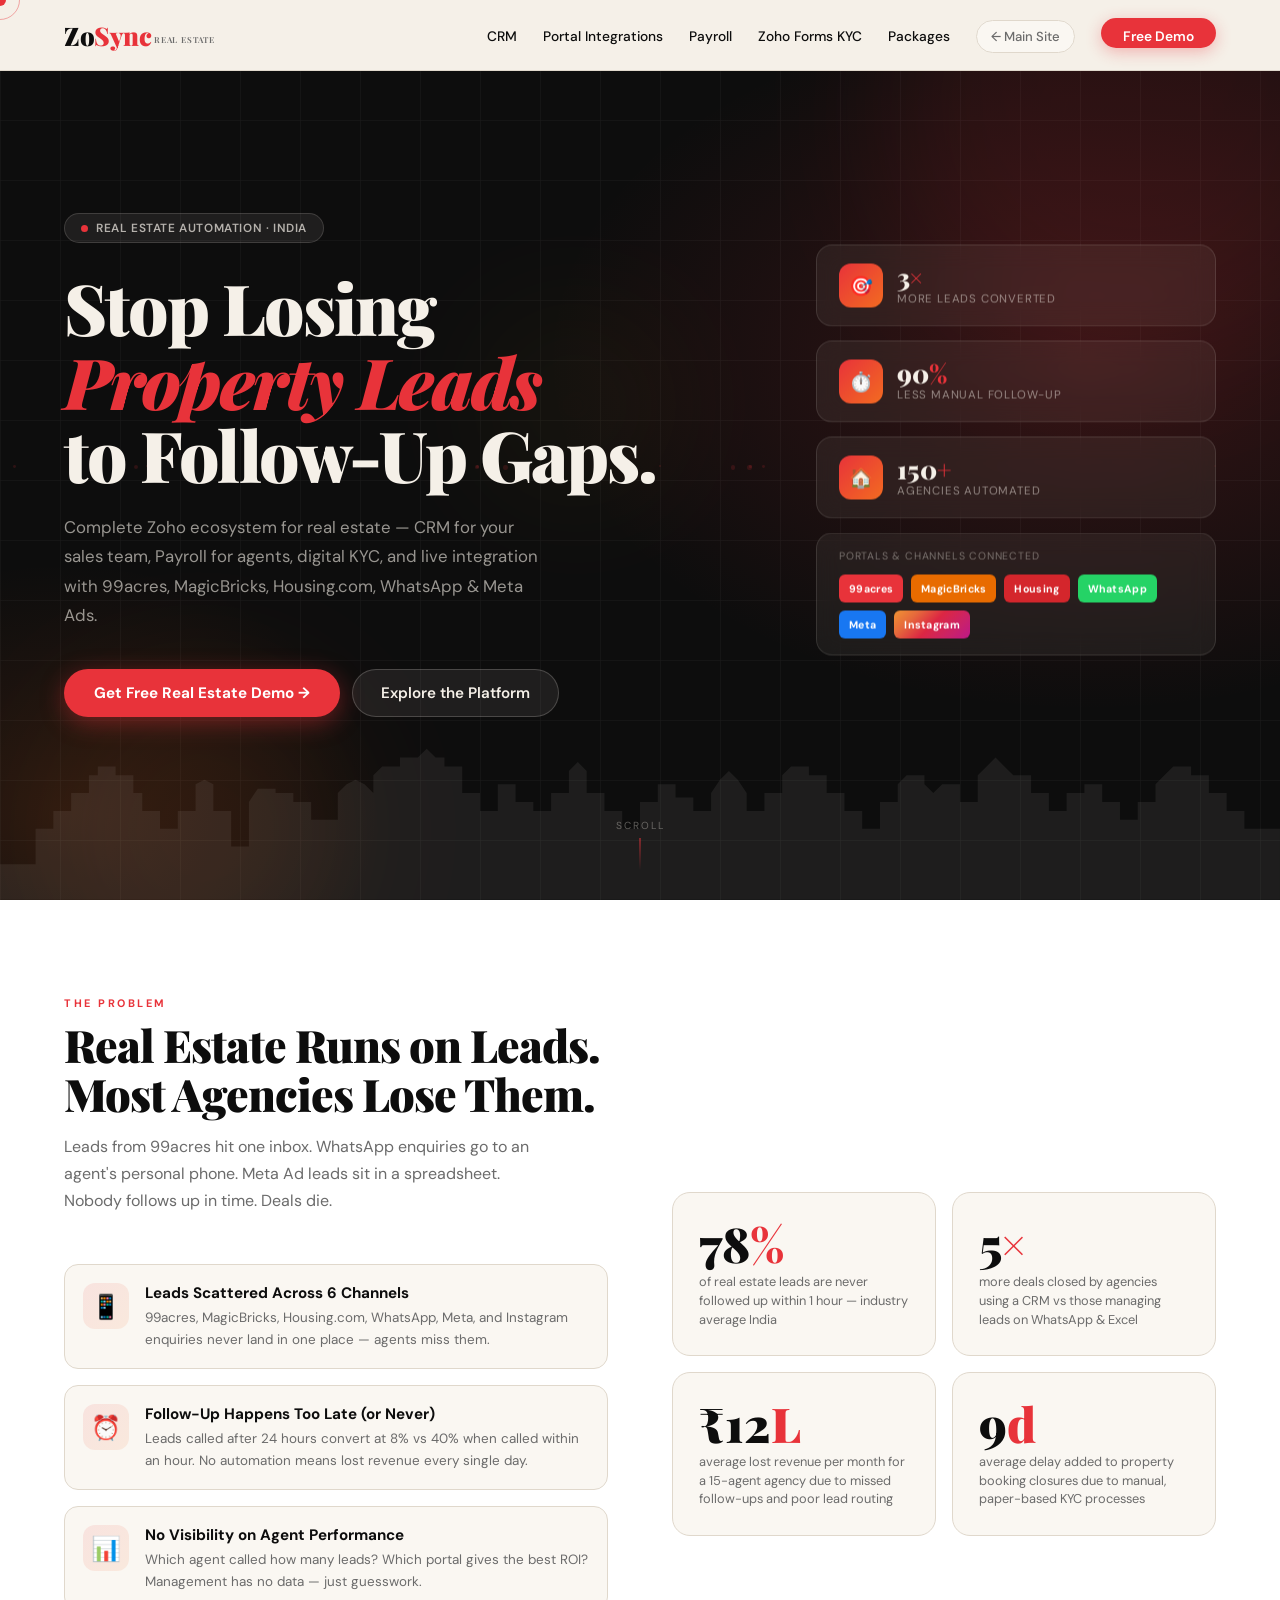
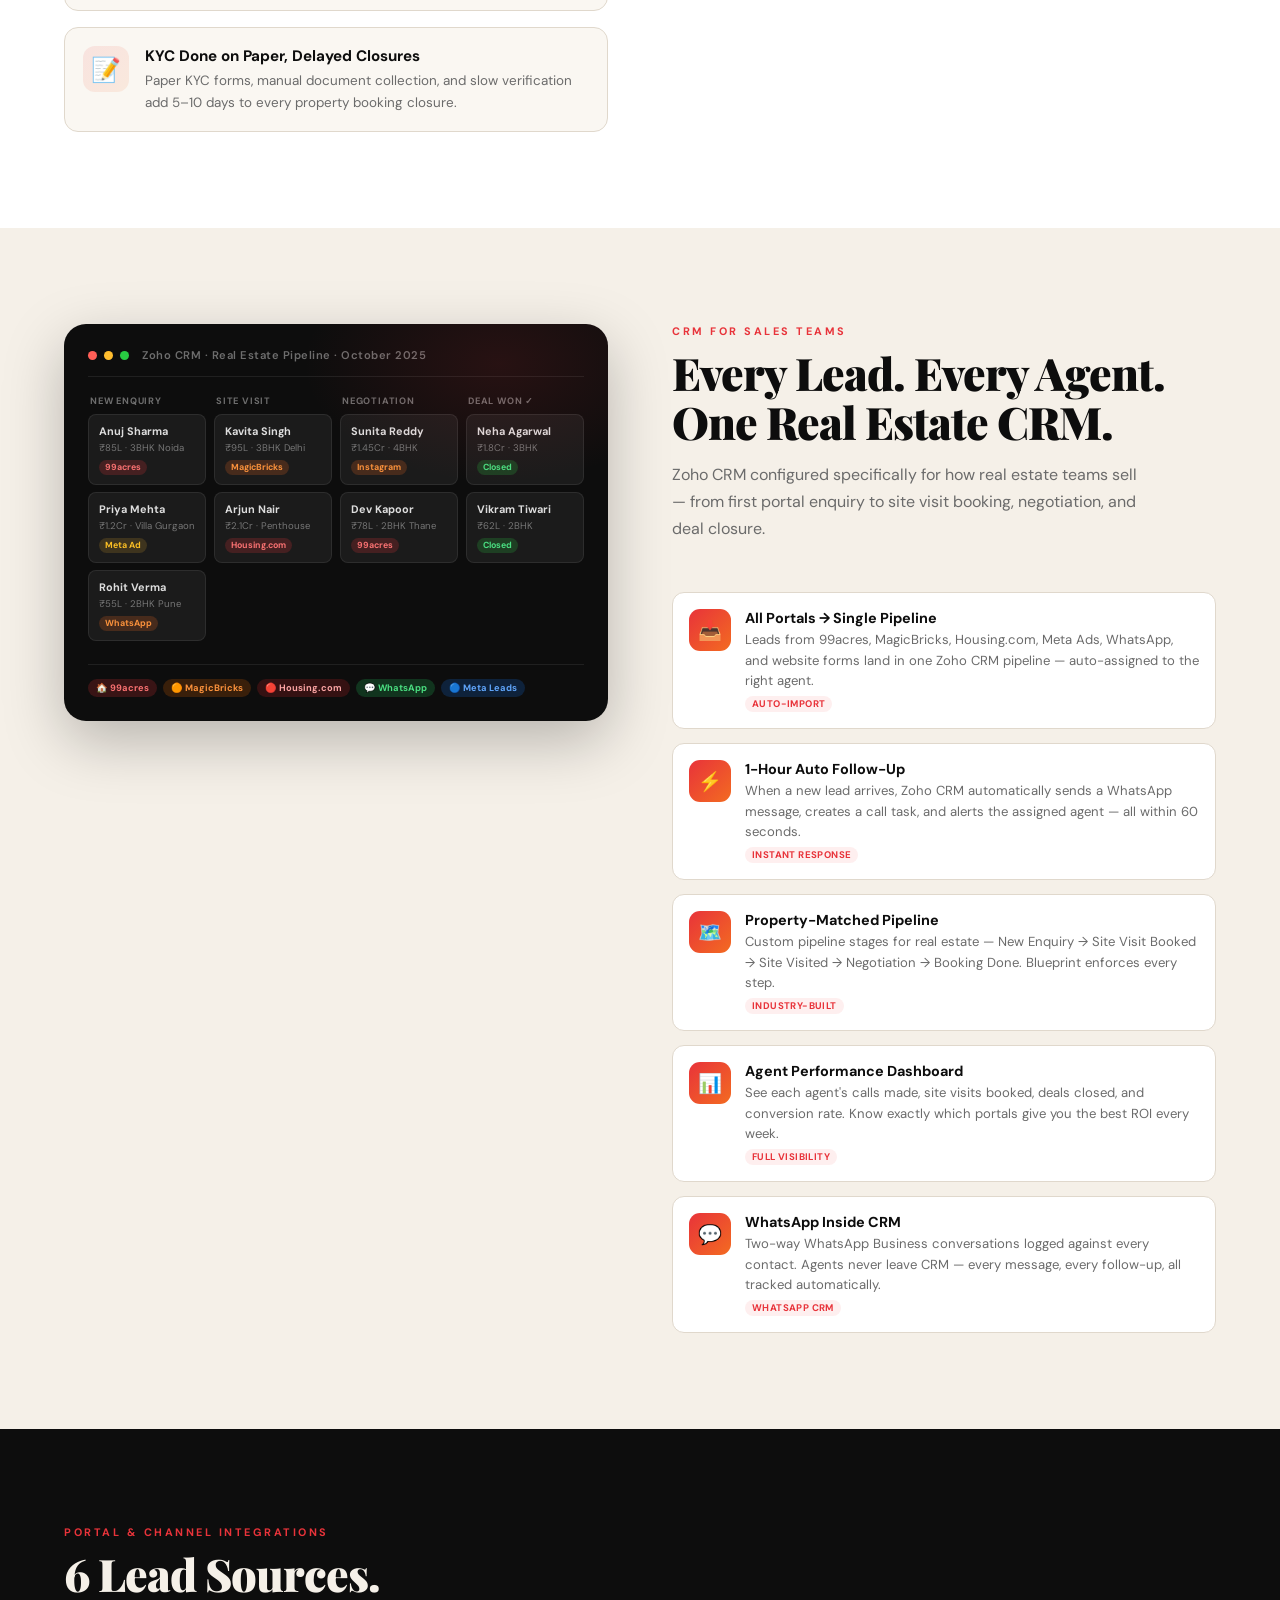
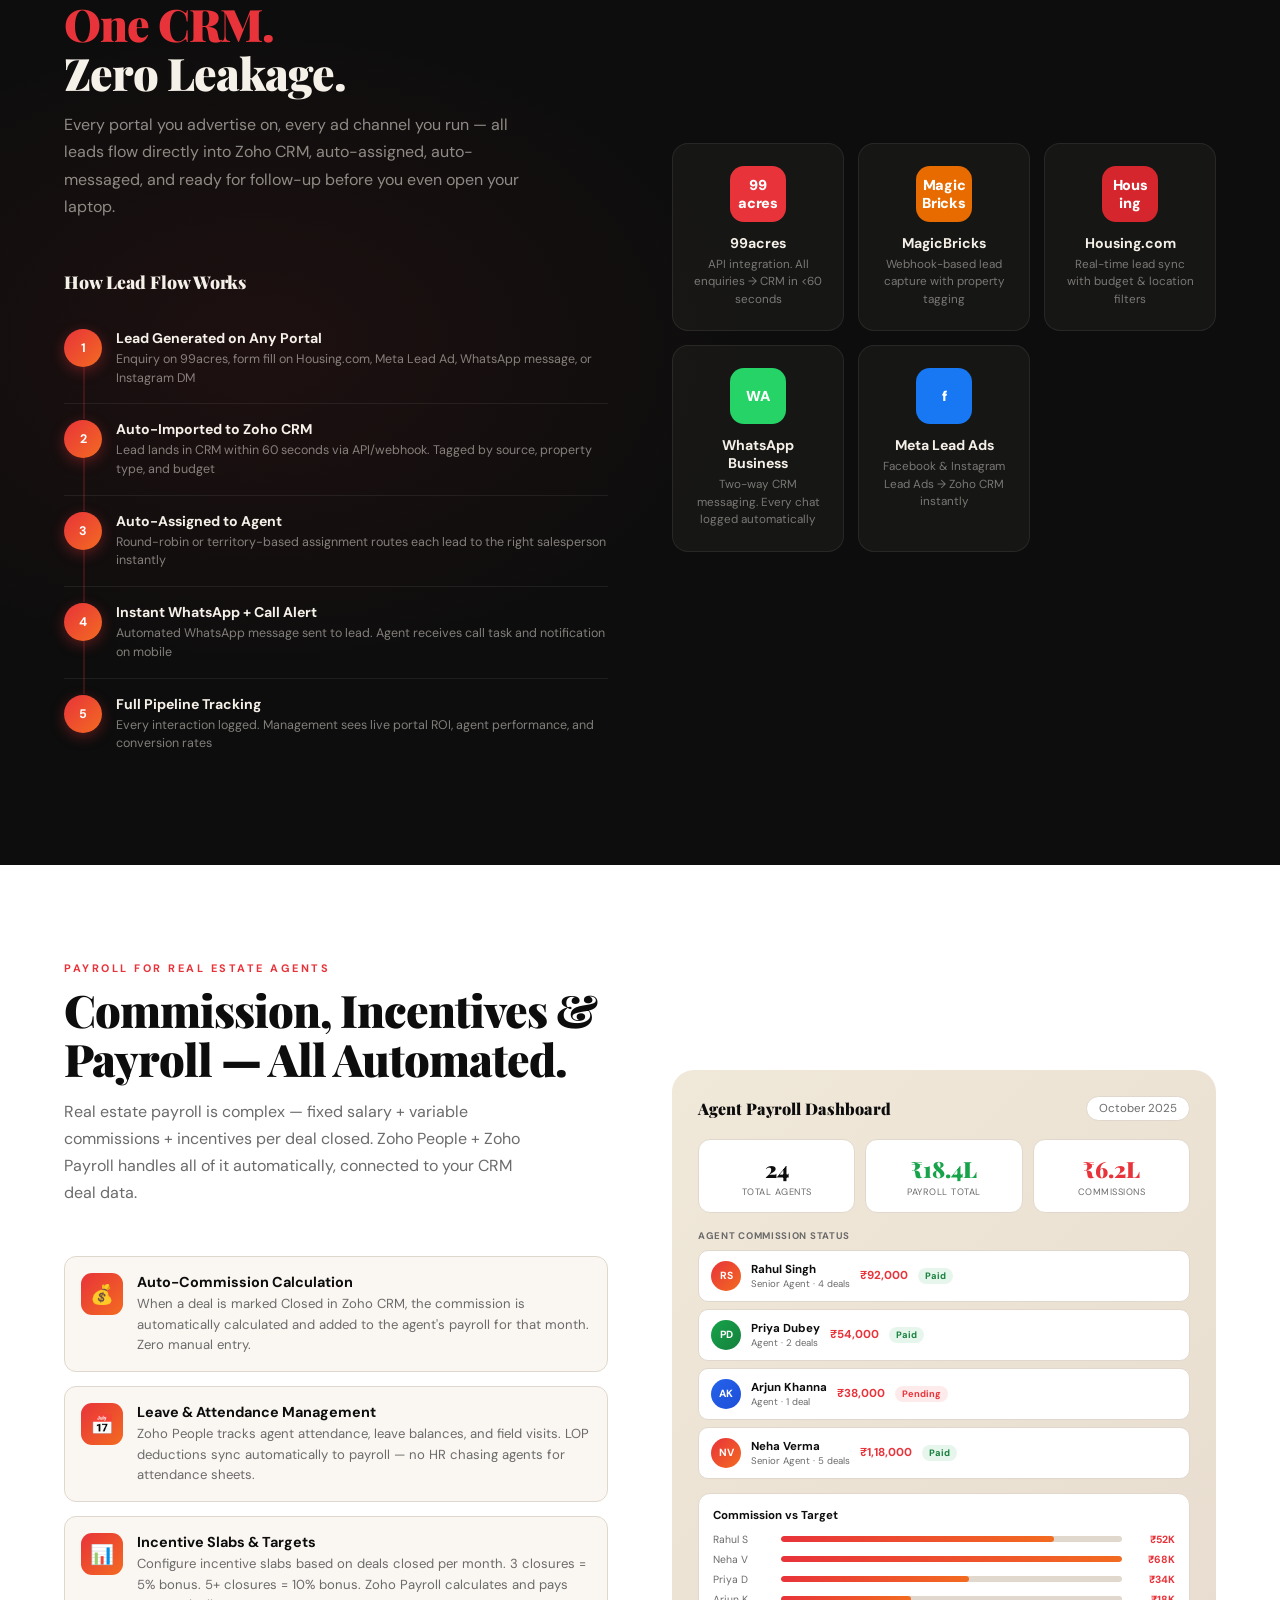
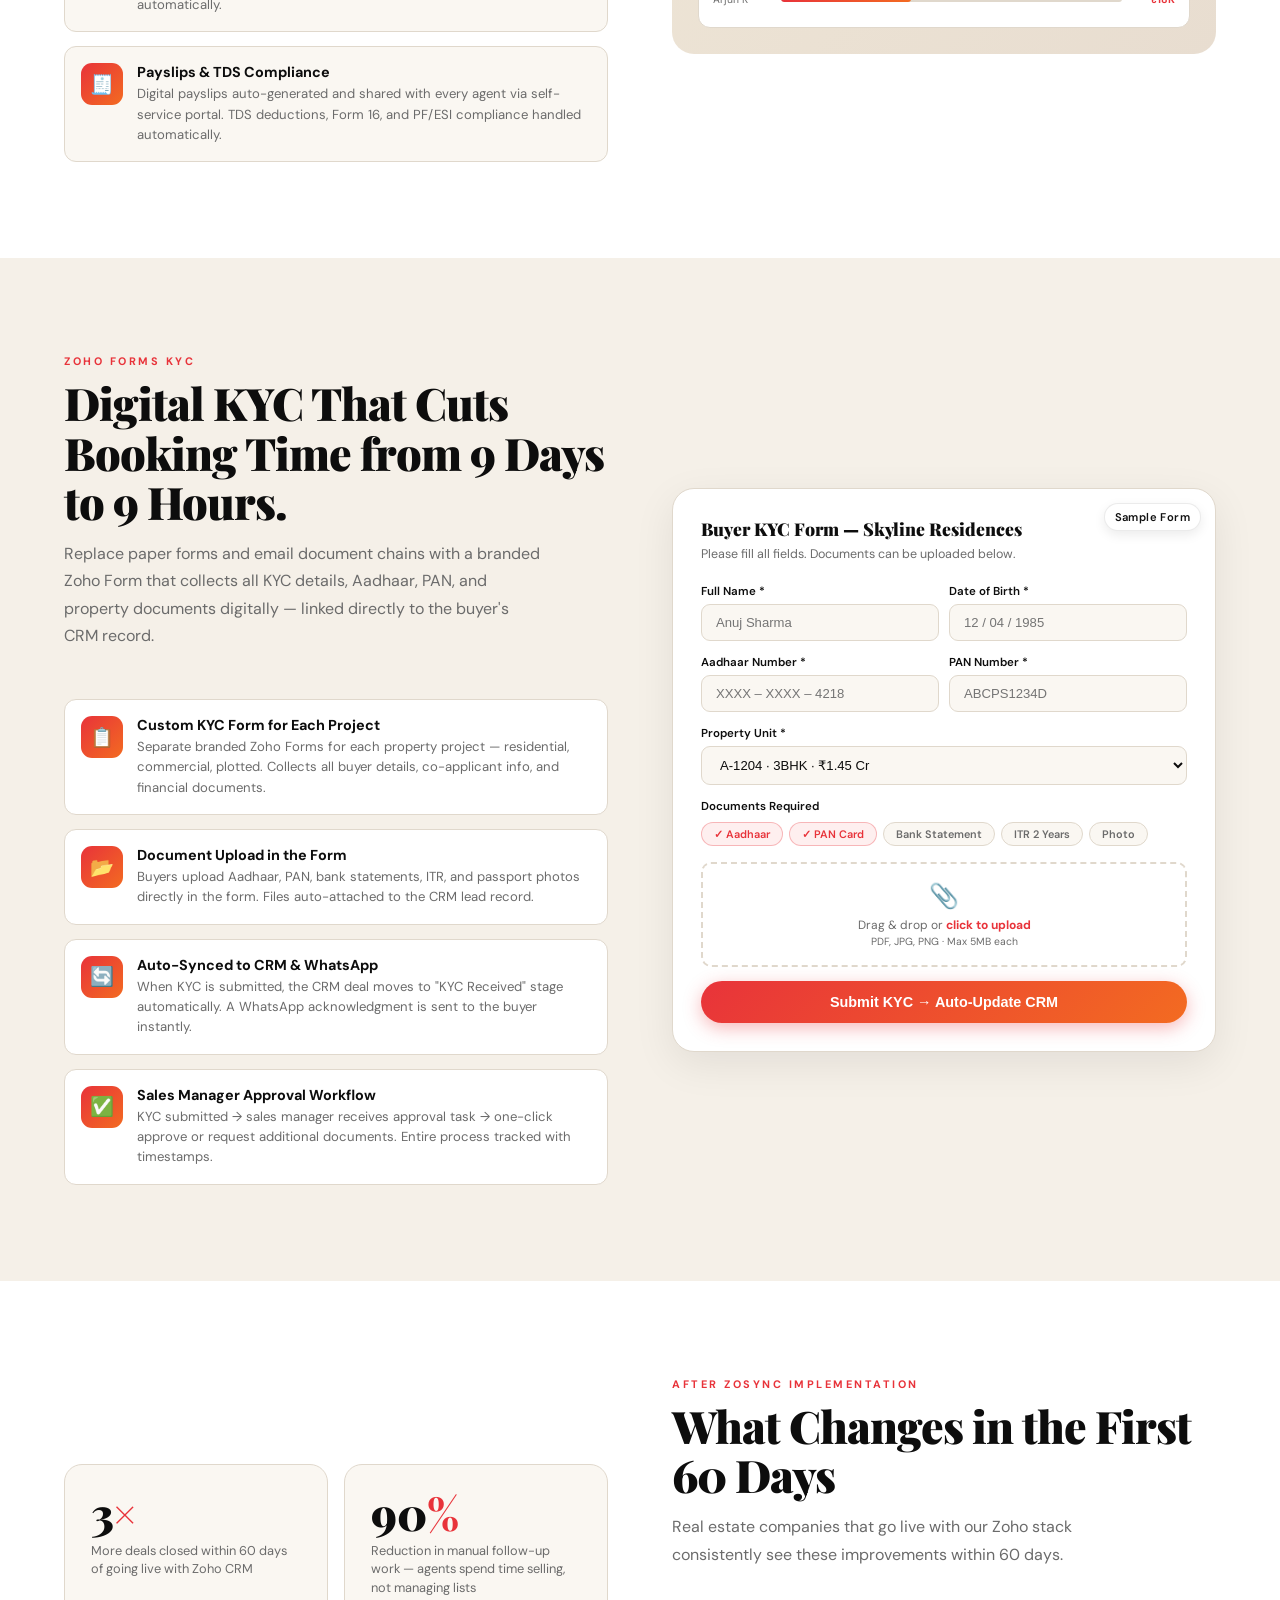
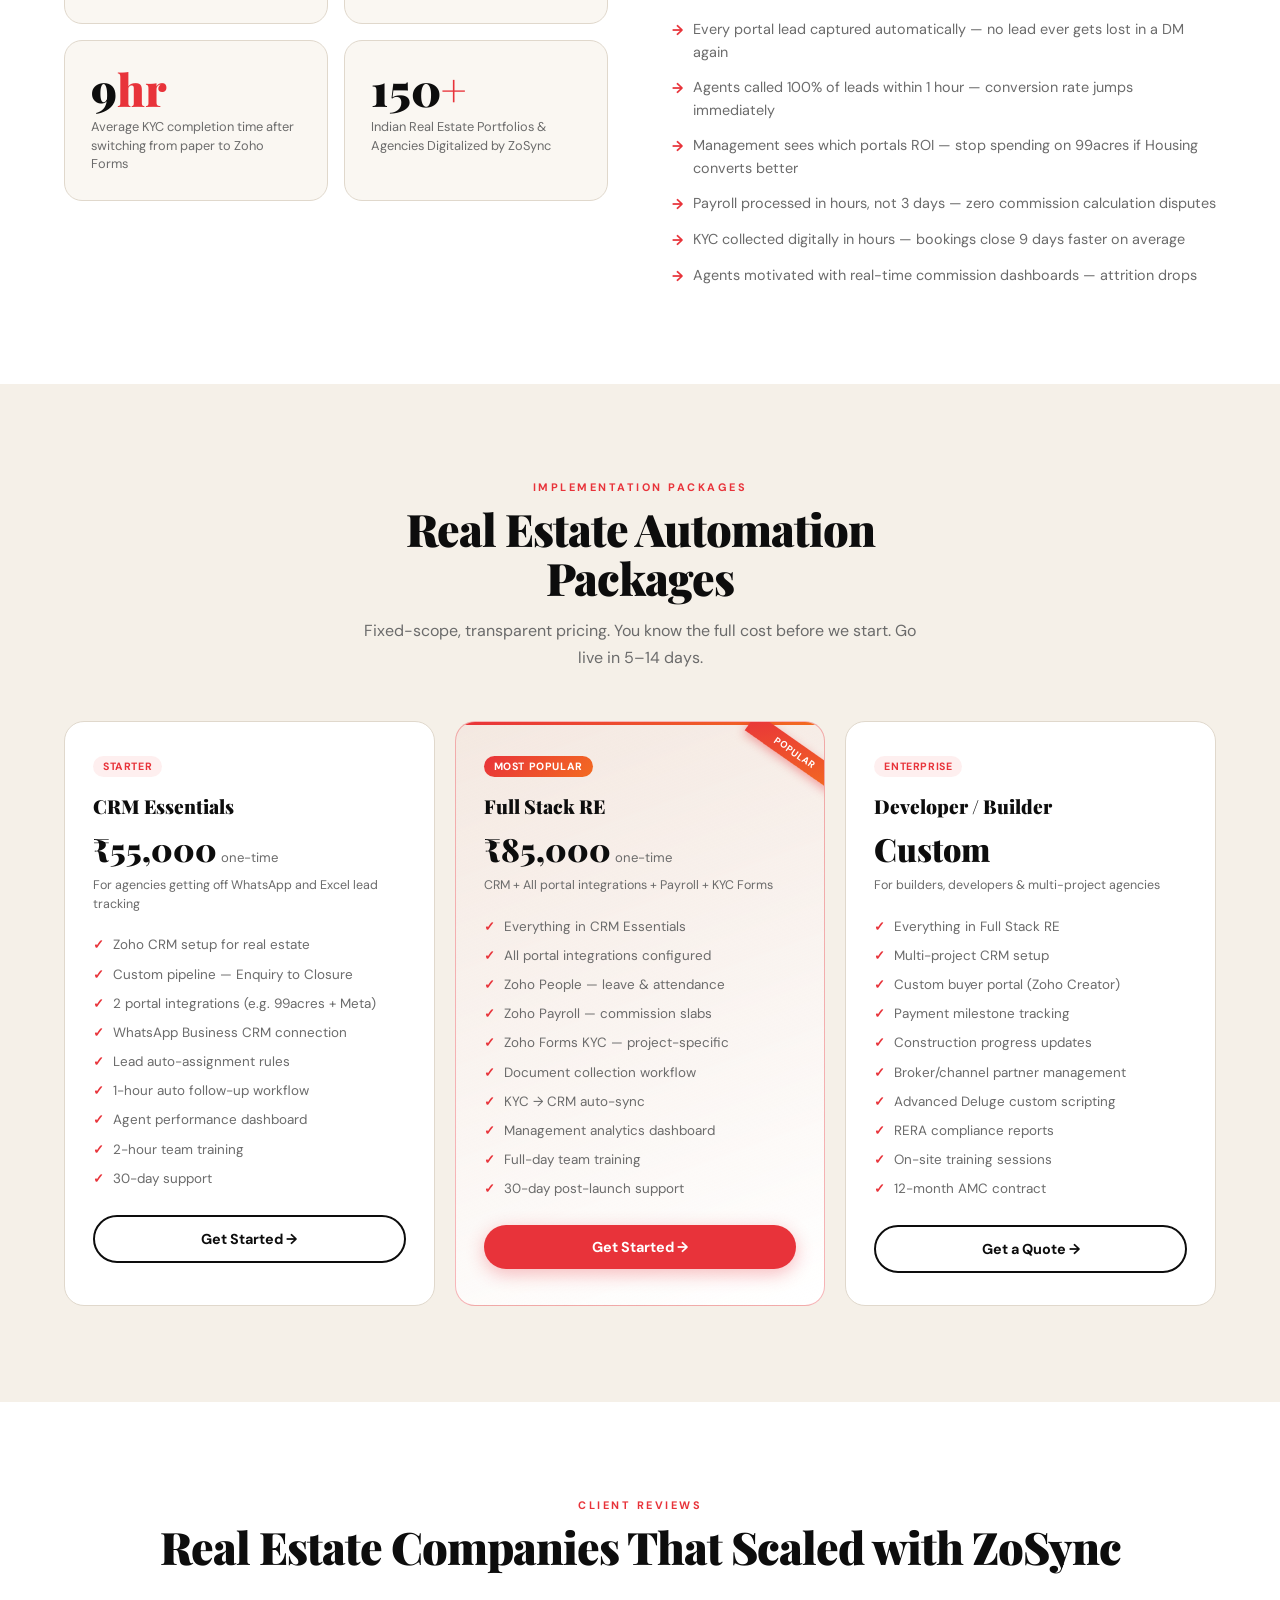
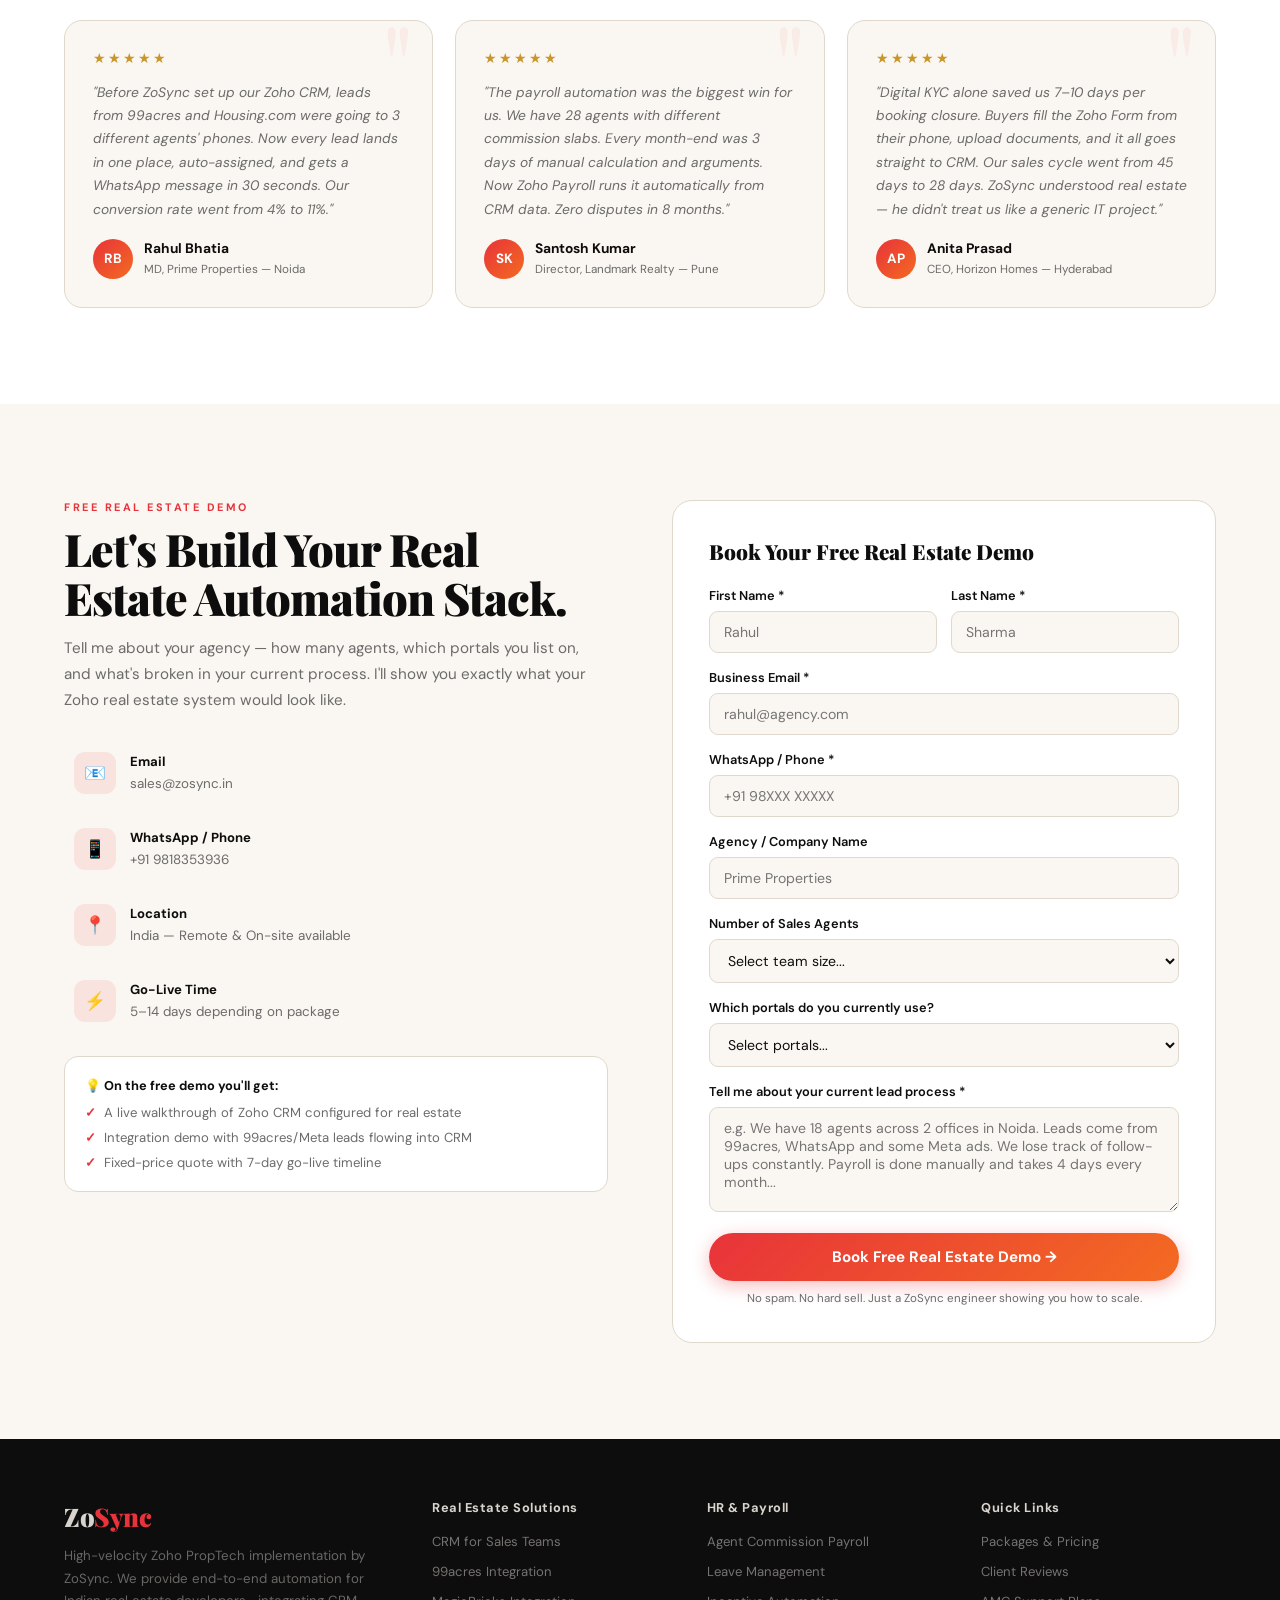
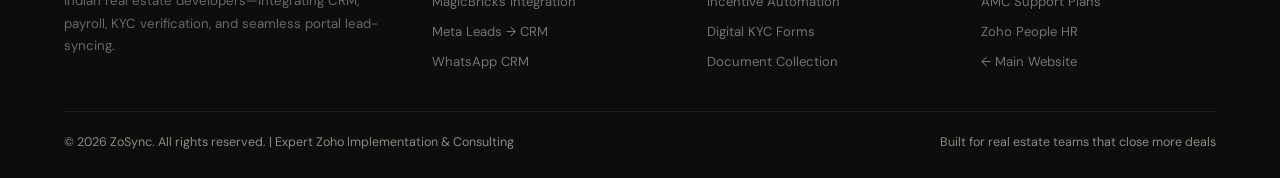
==== commit 6246e6e8: "update real-estate page" ====
--- a/Industry/real-estate.html
+++ b/Industry/real-estate.html
@@ -711,11 +711,6 @@
           <div class="portal-name">Meta Lead Ads</div>
           <div class="portal-desc">Facebook &amp; Instagram Lead Ads → Zoho CRM instantly</div>
         </div>
-        <div class="portal-card">
-          <div class="portal-logo-box plb-ig">📷</div>
-          <div class="portal-name">Instagram DMs</div>
-          <div class="portal-desc">Story replies and DM enquiries captured as CRM leads</div>
-        </div>
       </div>
     </div>
   </div>
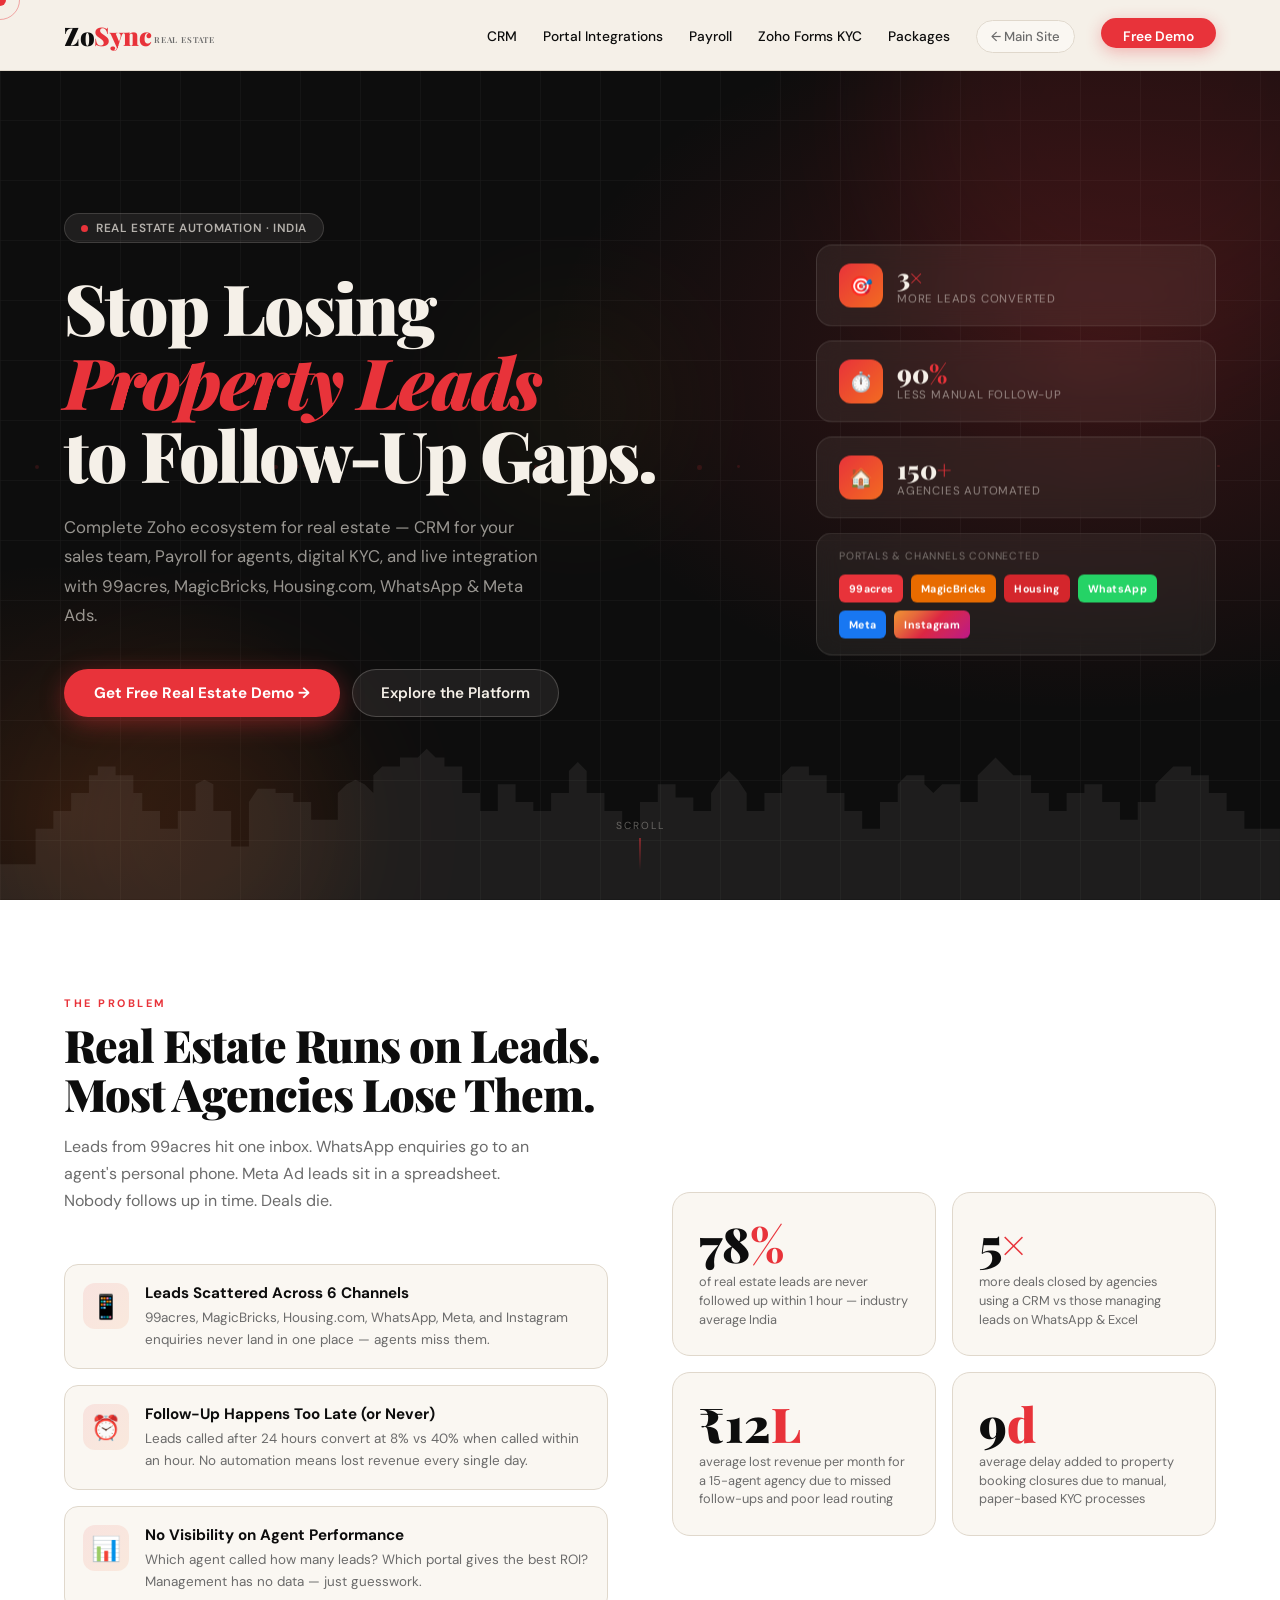
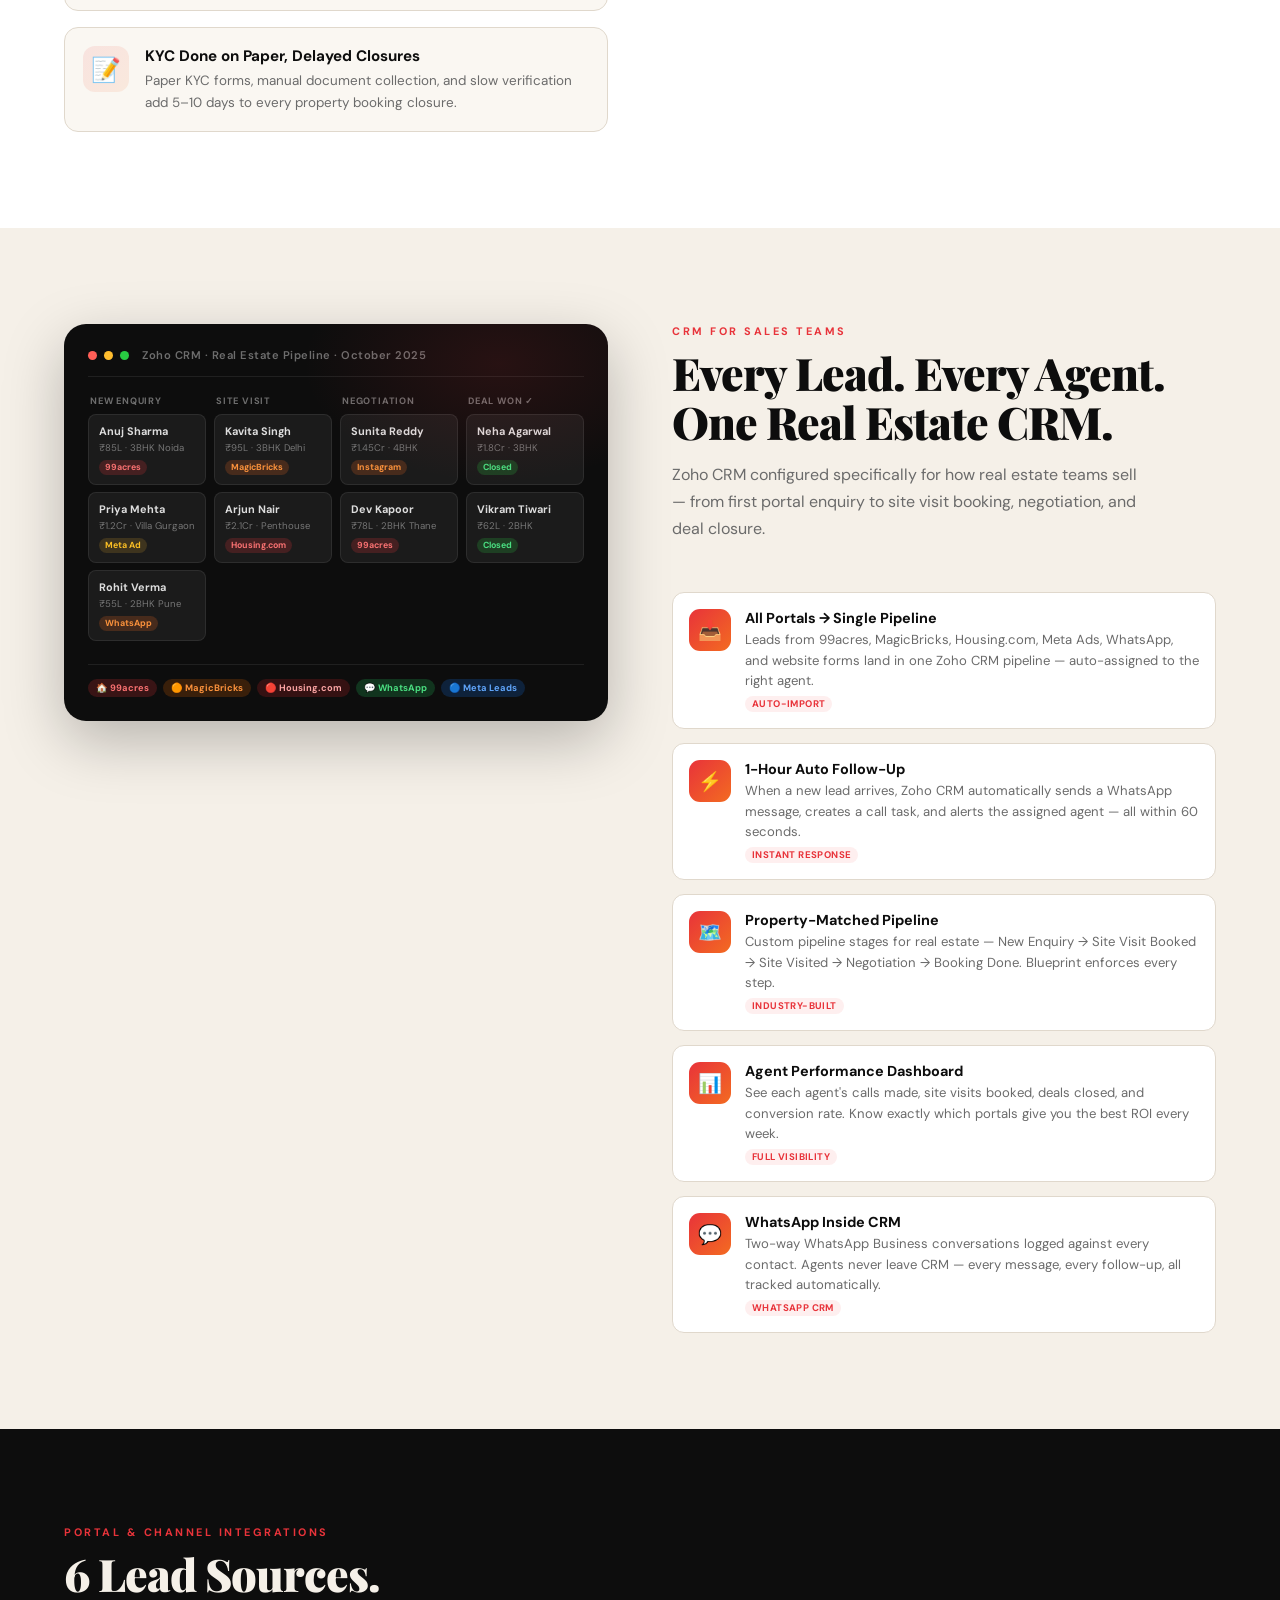
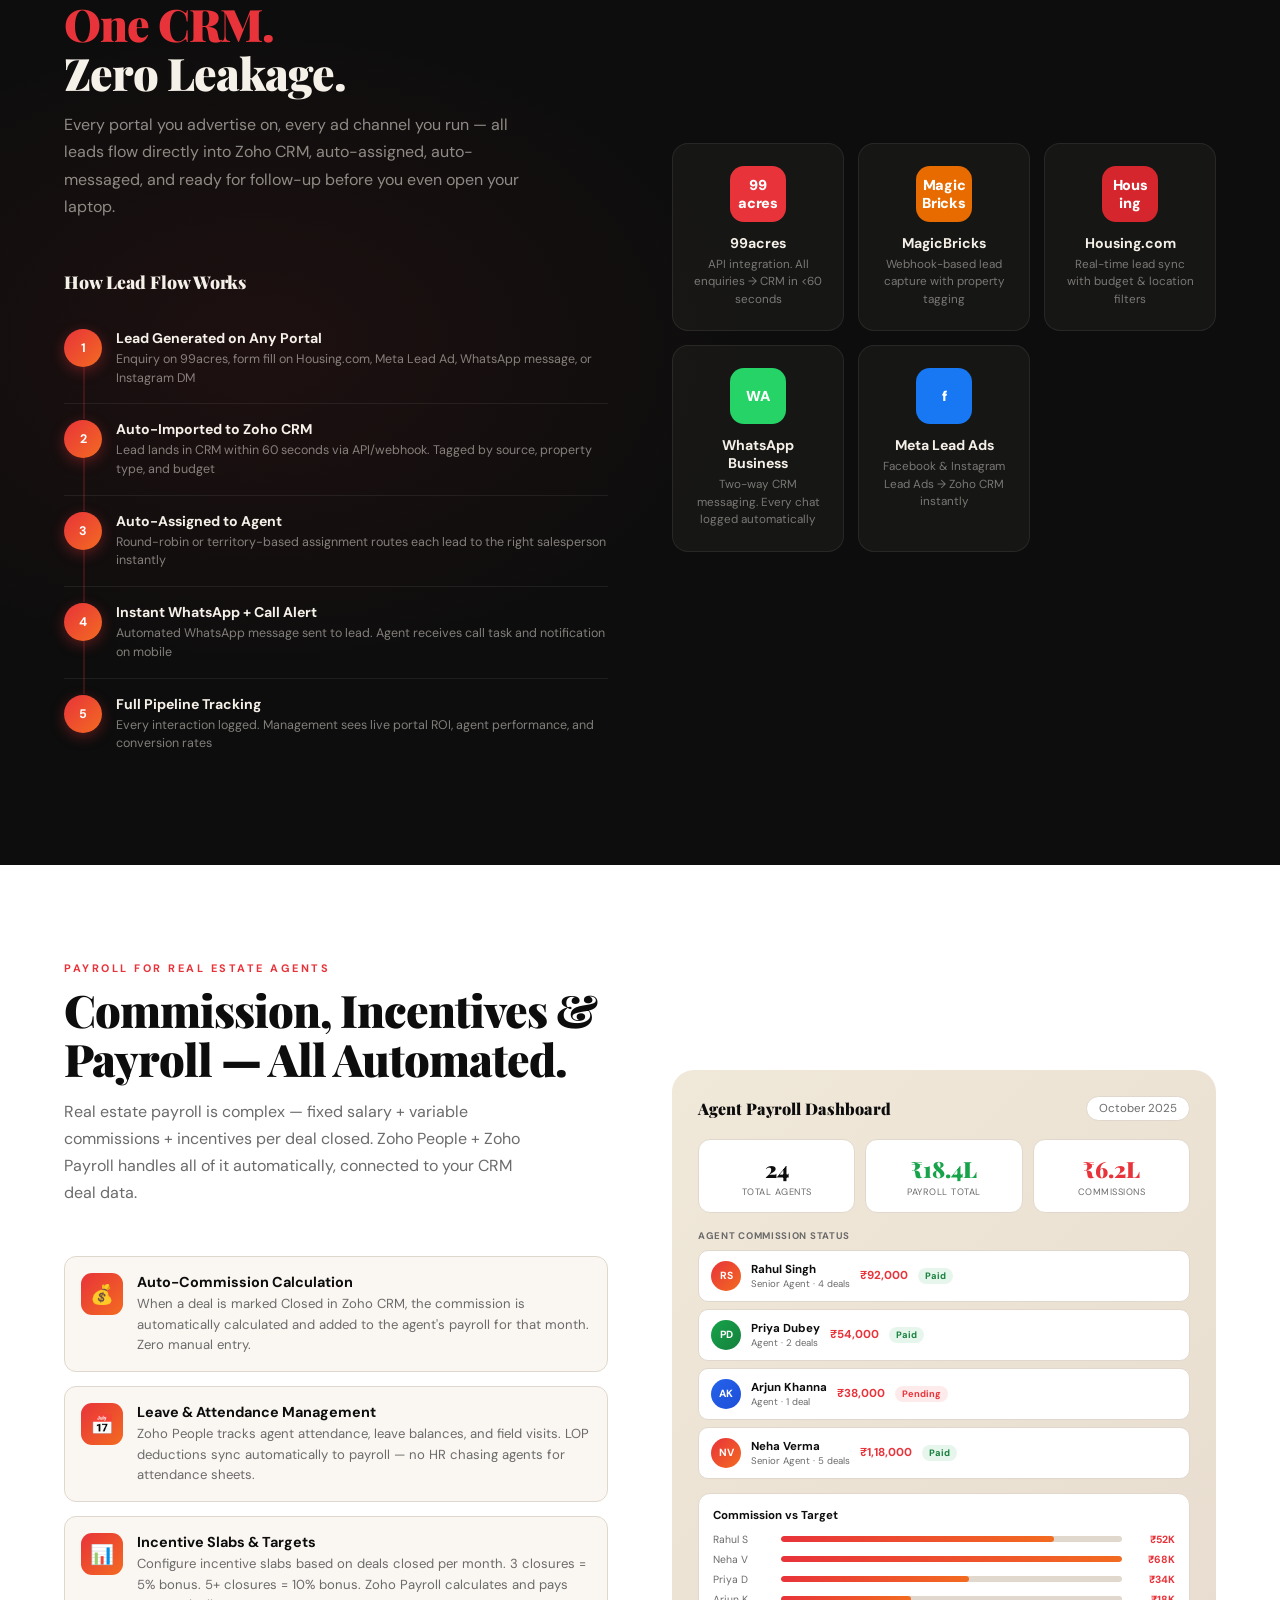
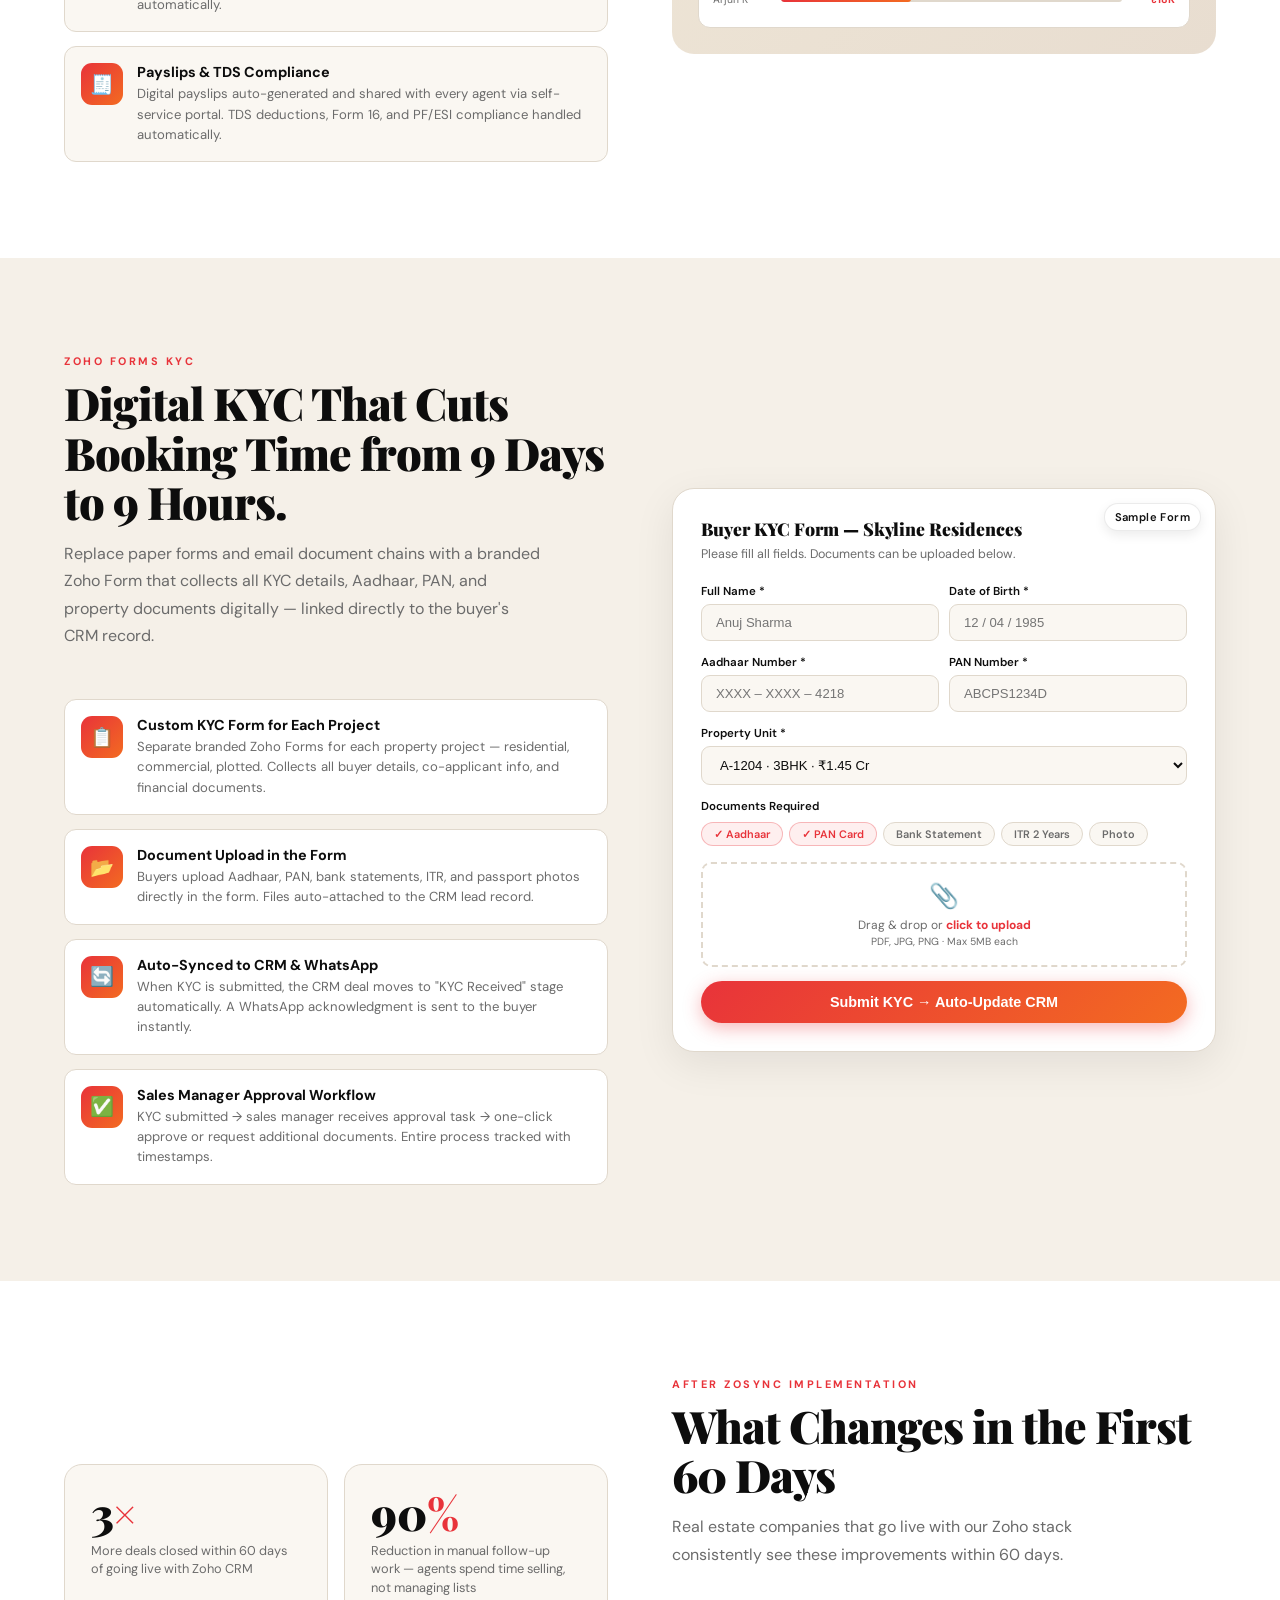
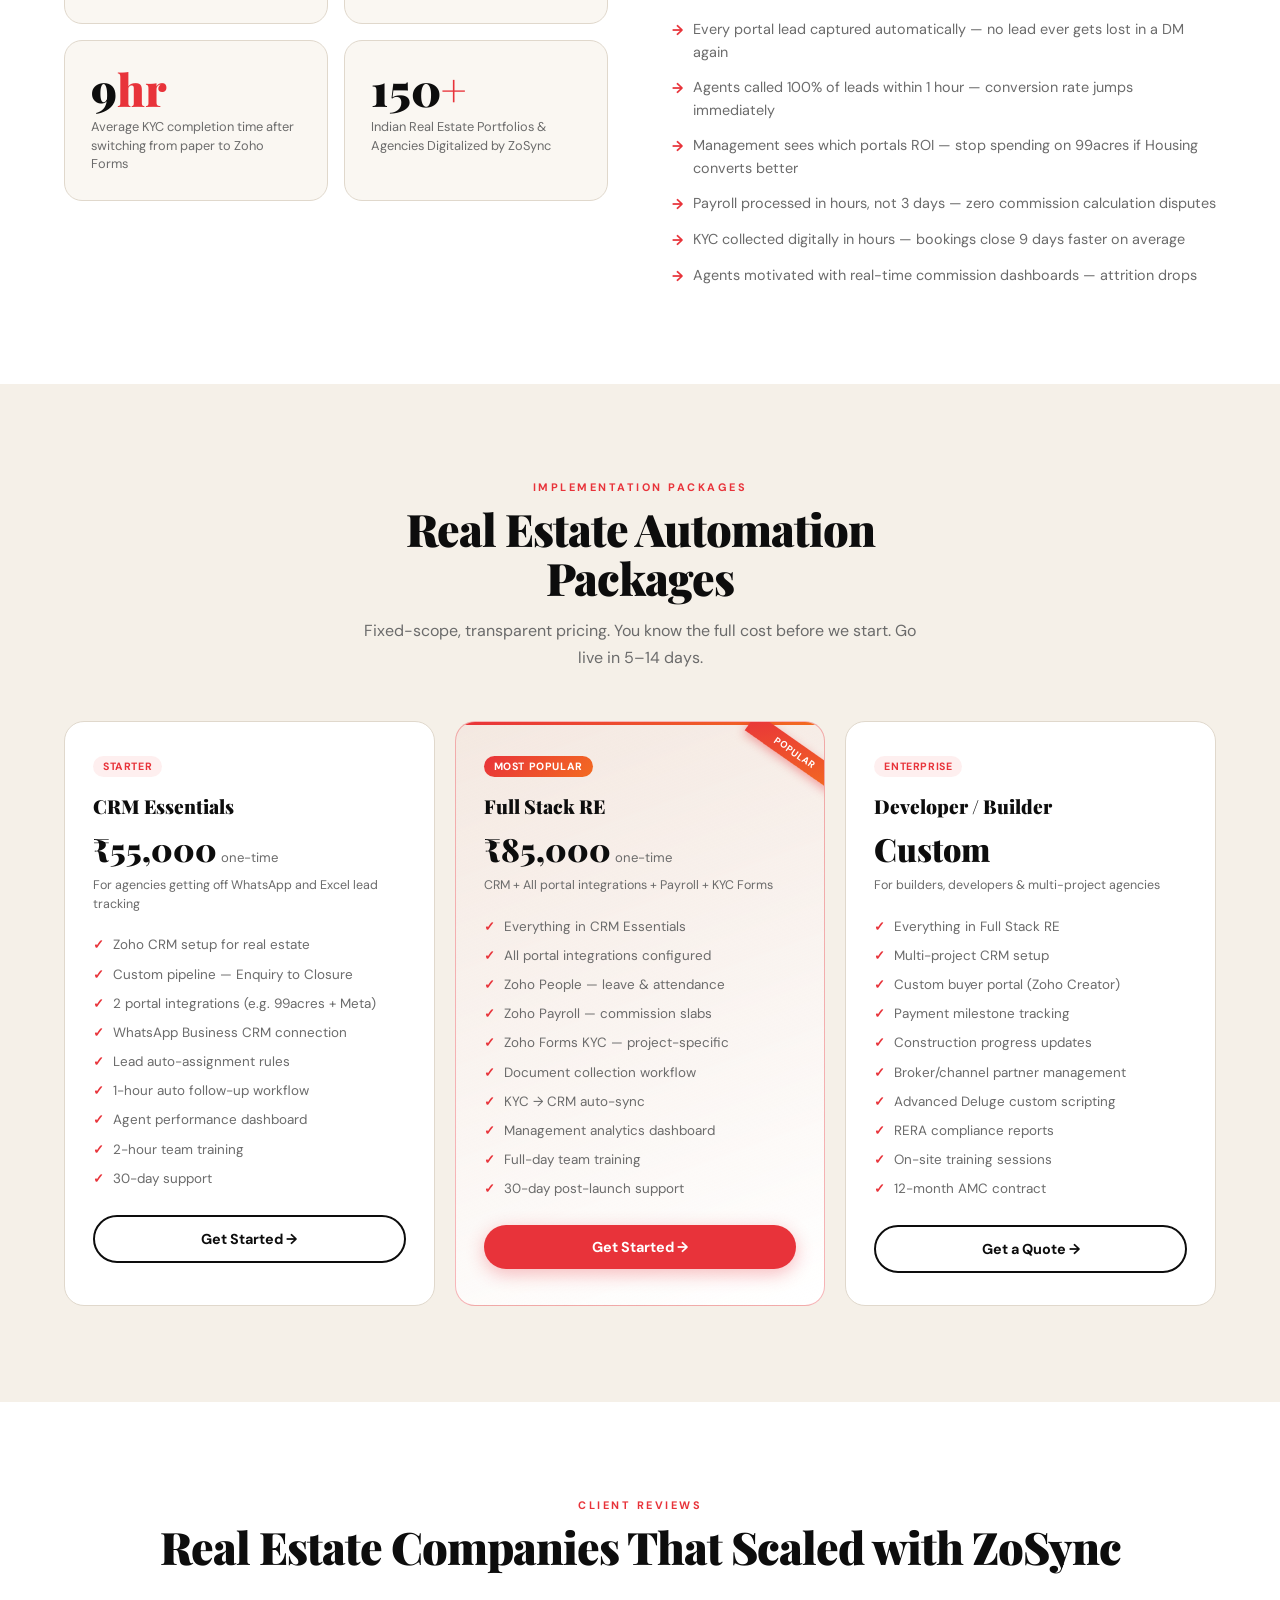
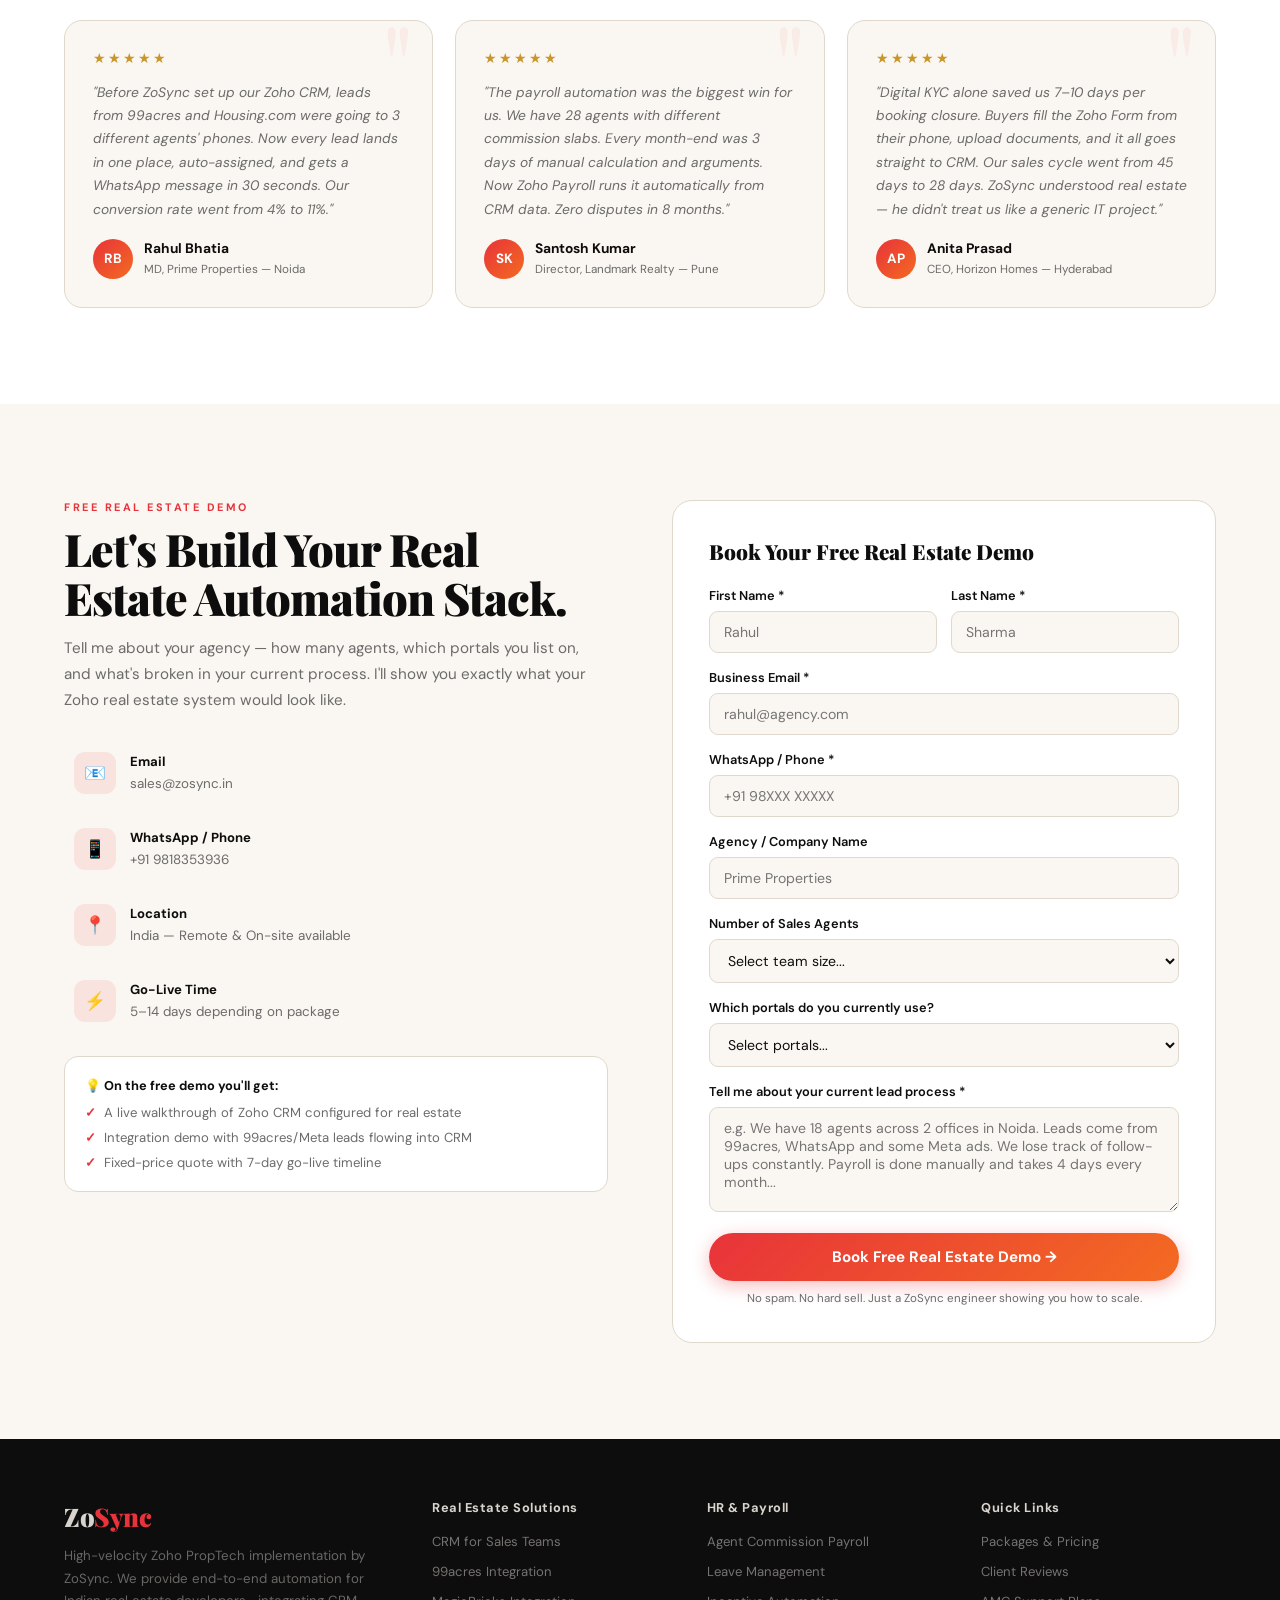
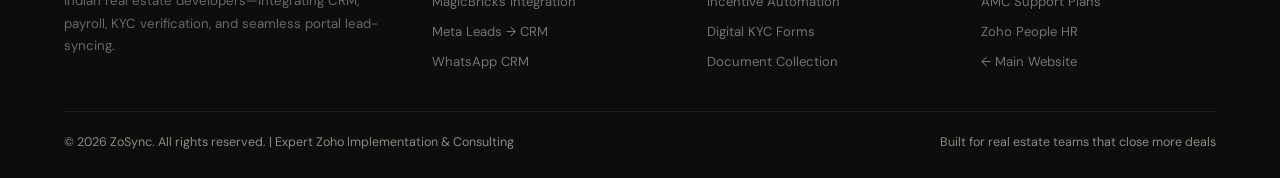
==== commit a3763ef8: "add fevicon" ====
--- a/Industry/real-estate.html
+++ b/Industry/real-estate.html
@@ -9,7 +9,7 @@
 <link rel="preconnect" href="https://fonts.googleapis.com">
 <link rel="preconnect" href="https://fonts.gstatic.com" crossorigin>
 <link href="https://fonts.googleapis.com/css2?family=Playfair+Display:ital,wght@0,700;0,900;1,700&family=DM+Sans:wght@300;400;500;600;700&display=swap" rel="stylesheet">
-<link rel="icon" href="../assets/fevicon.jpeg" type="image/x-icon">
+<link rel="icon" type="image/png" href="../assets/Zosync-favicon.png">
 <style>
 /* ═══════ ROOT / TOKENS ═══════ */
 :root{
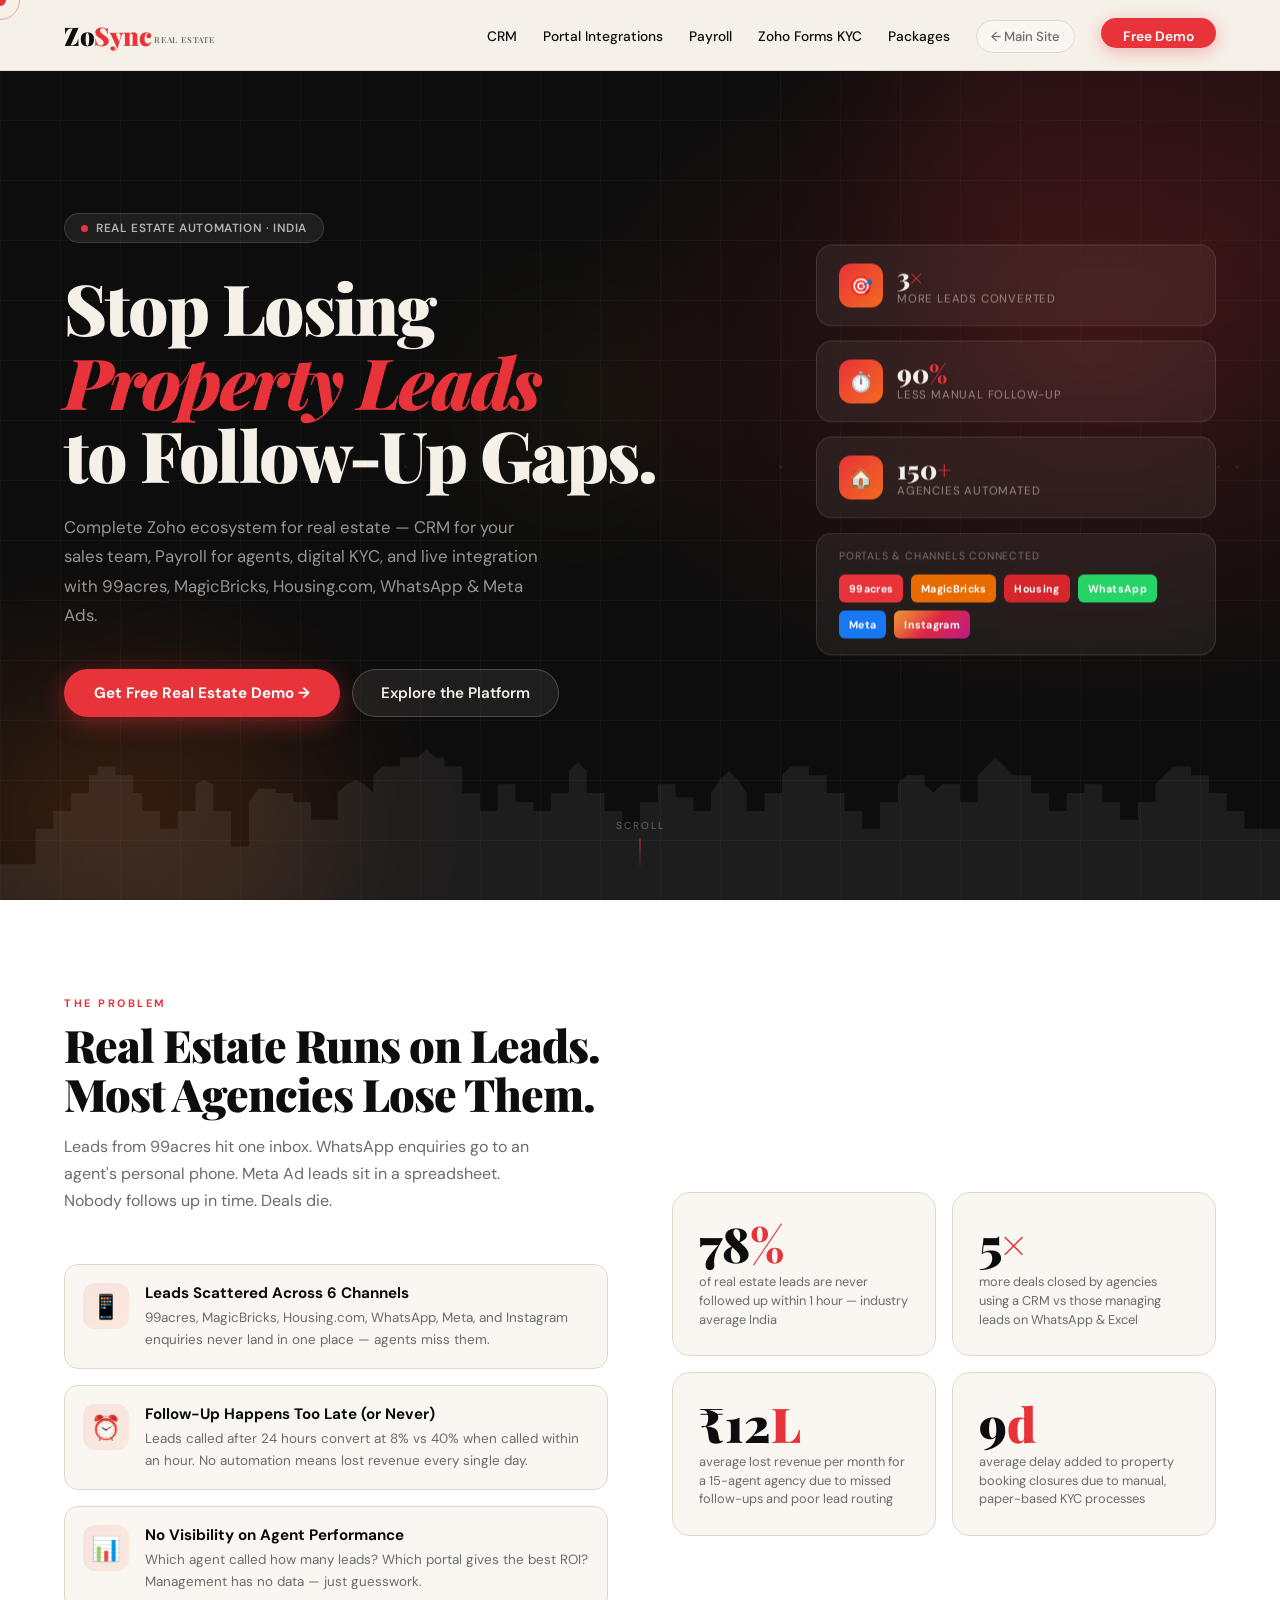
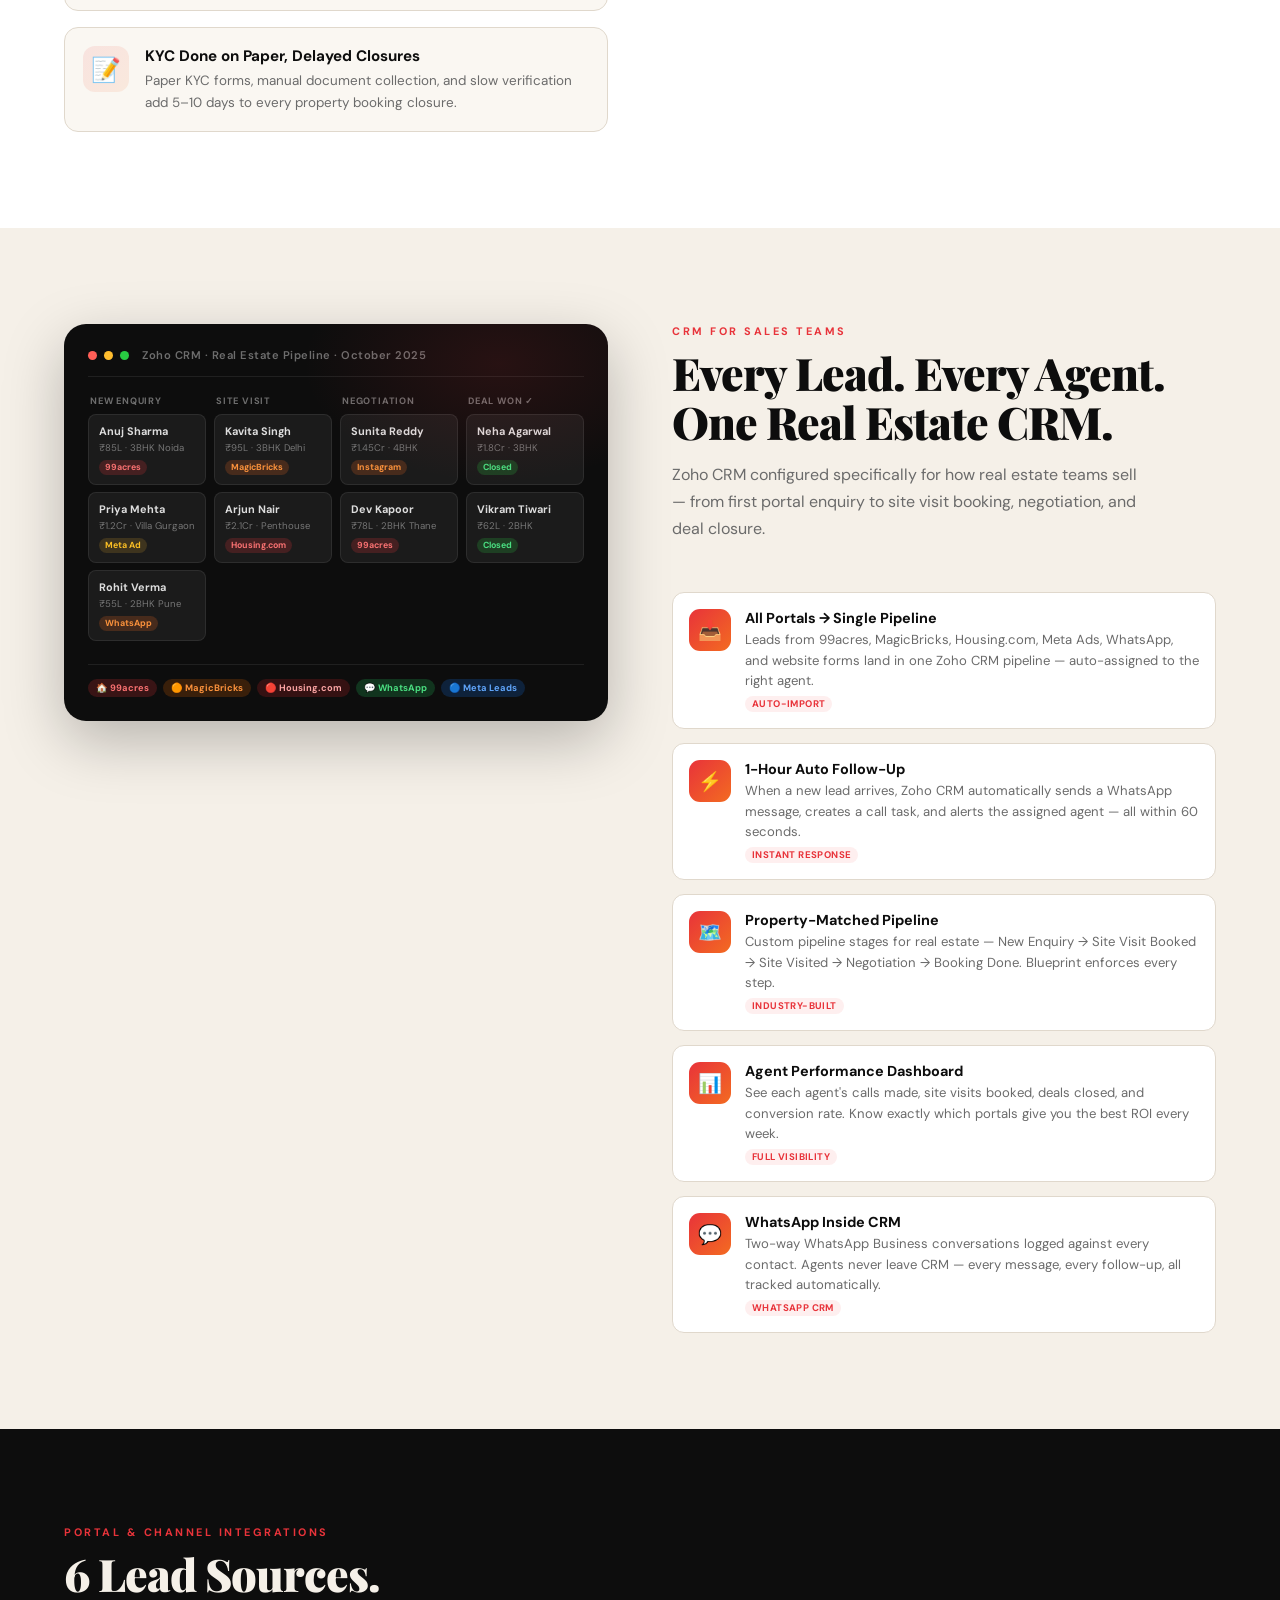
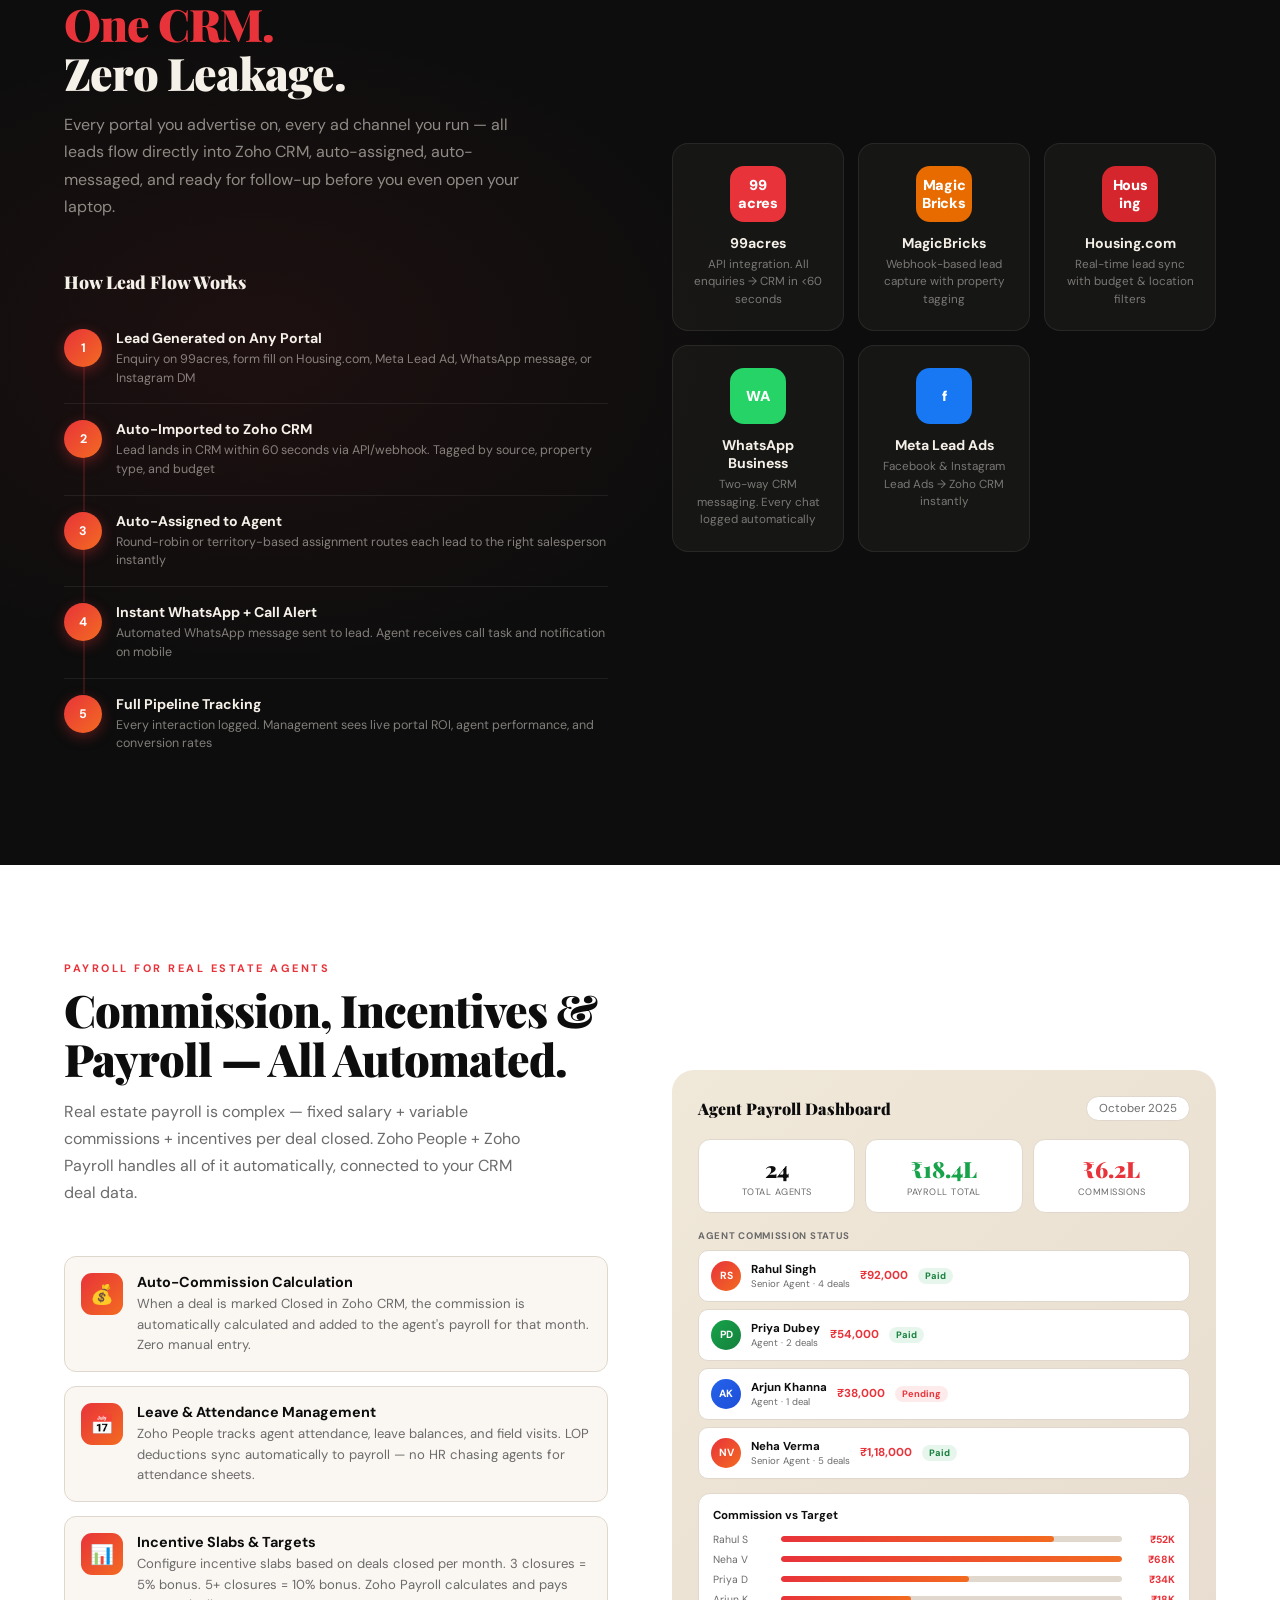
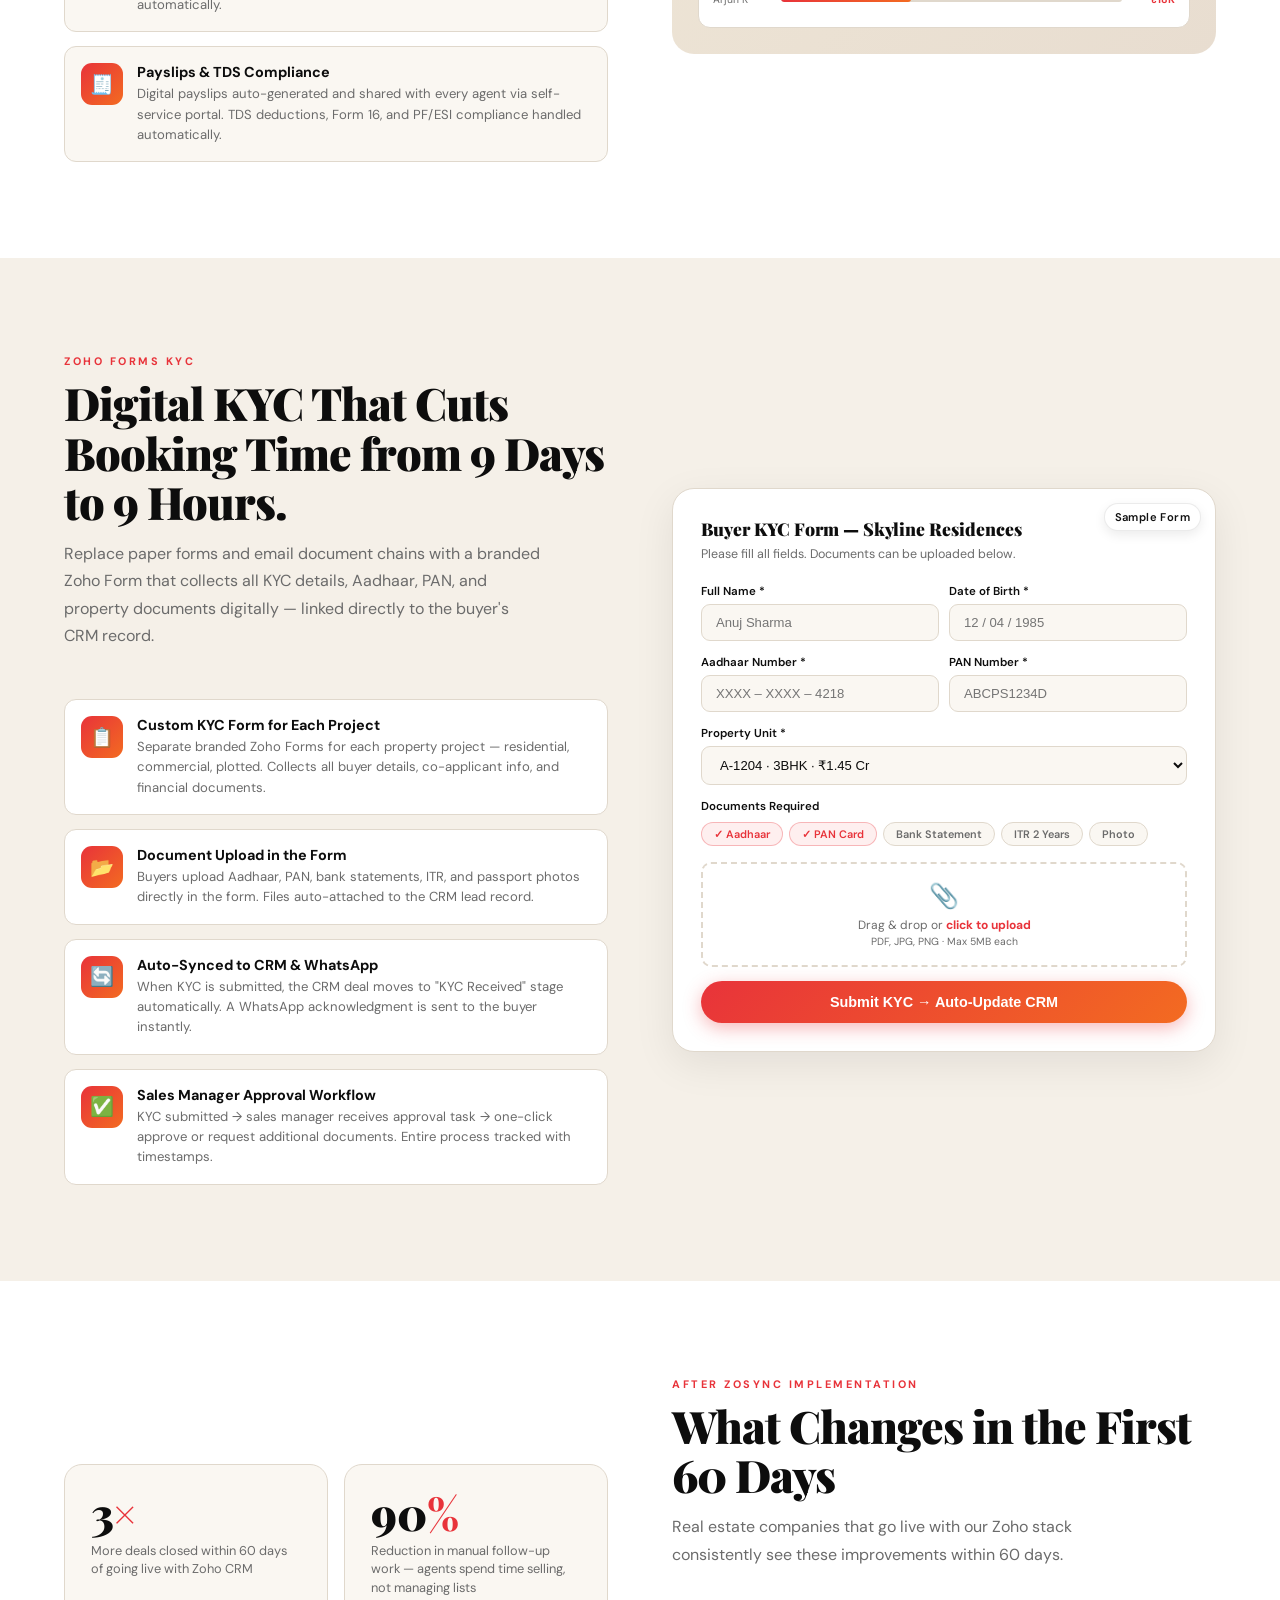
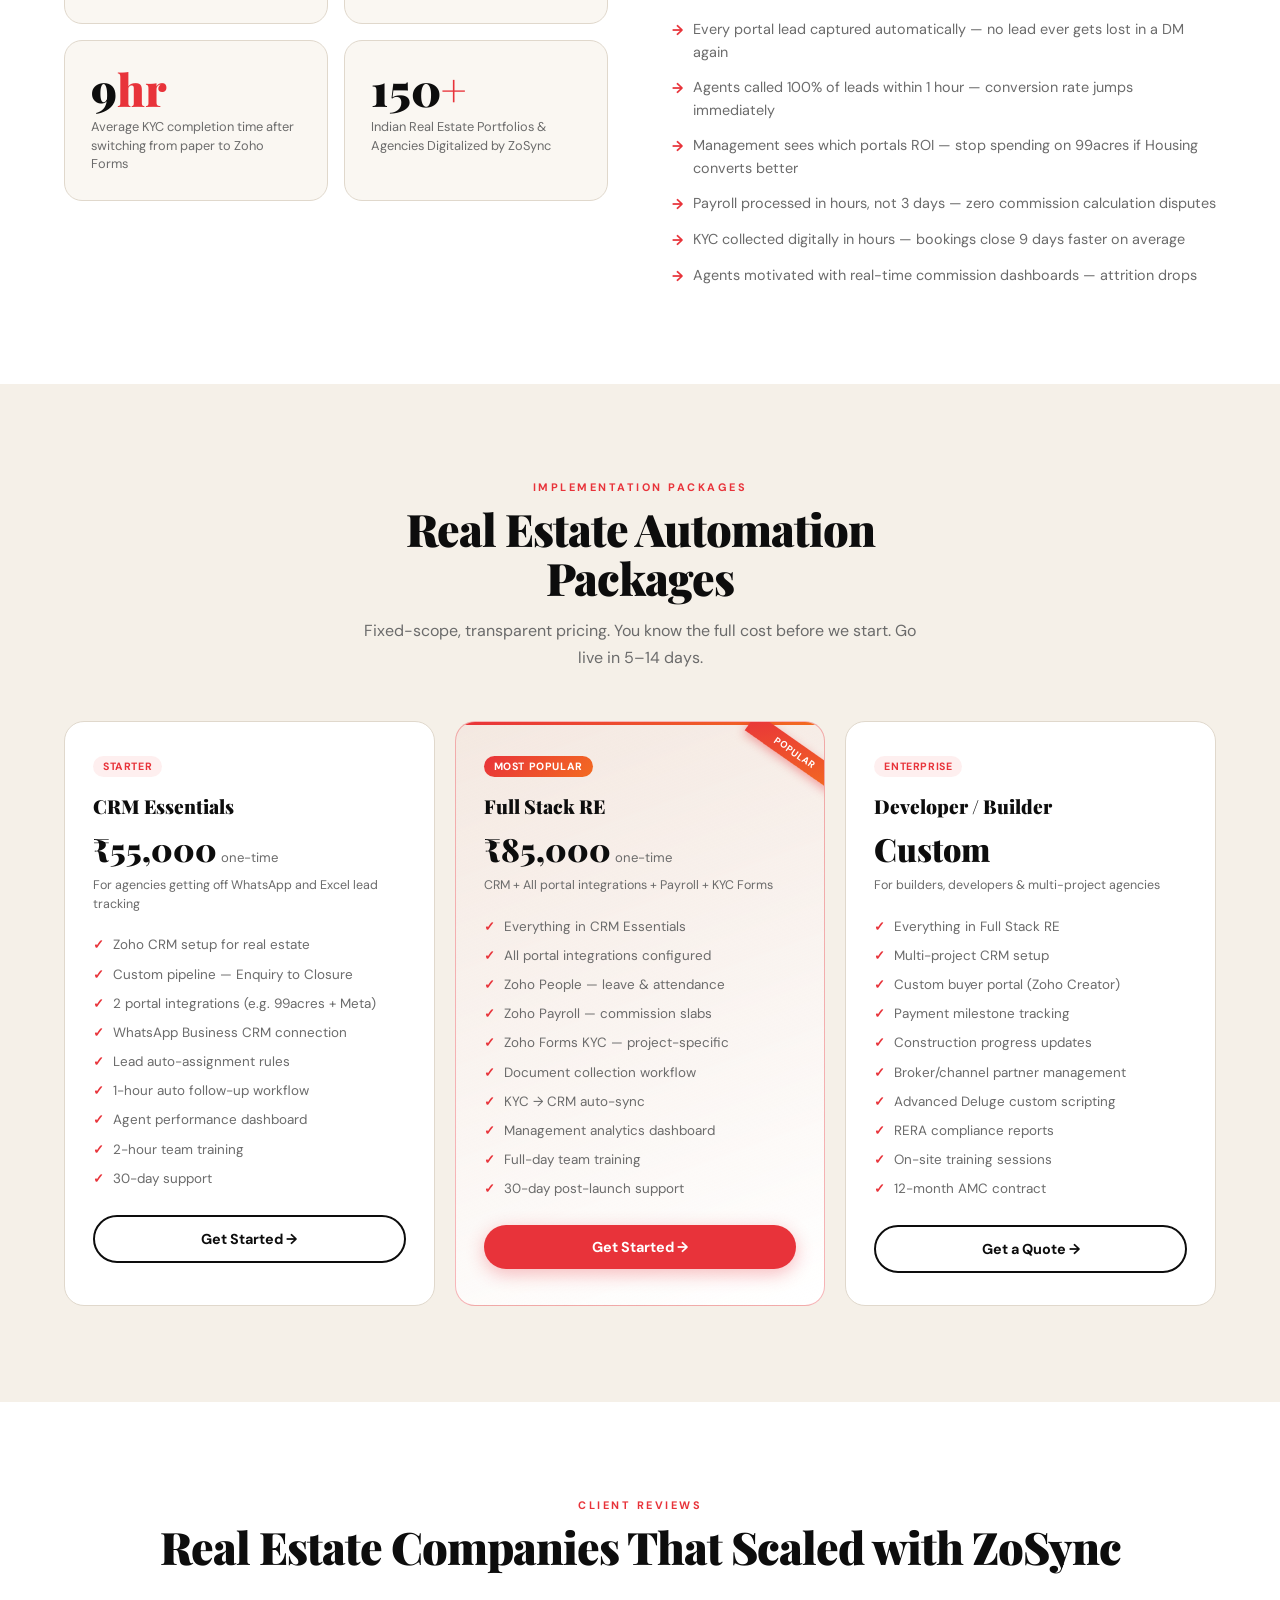
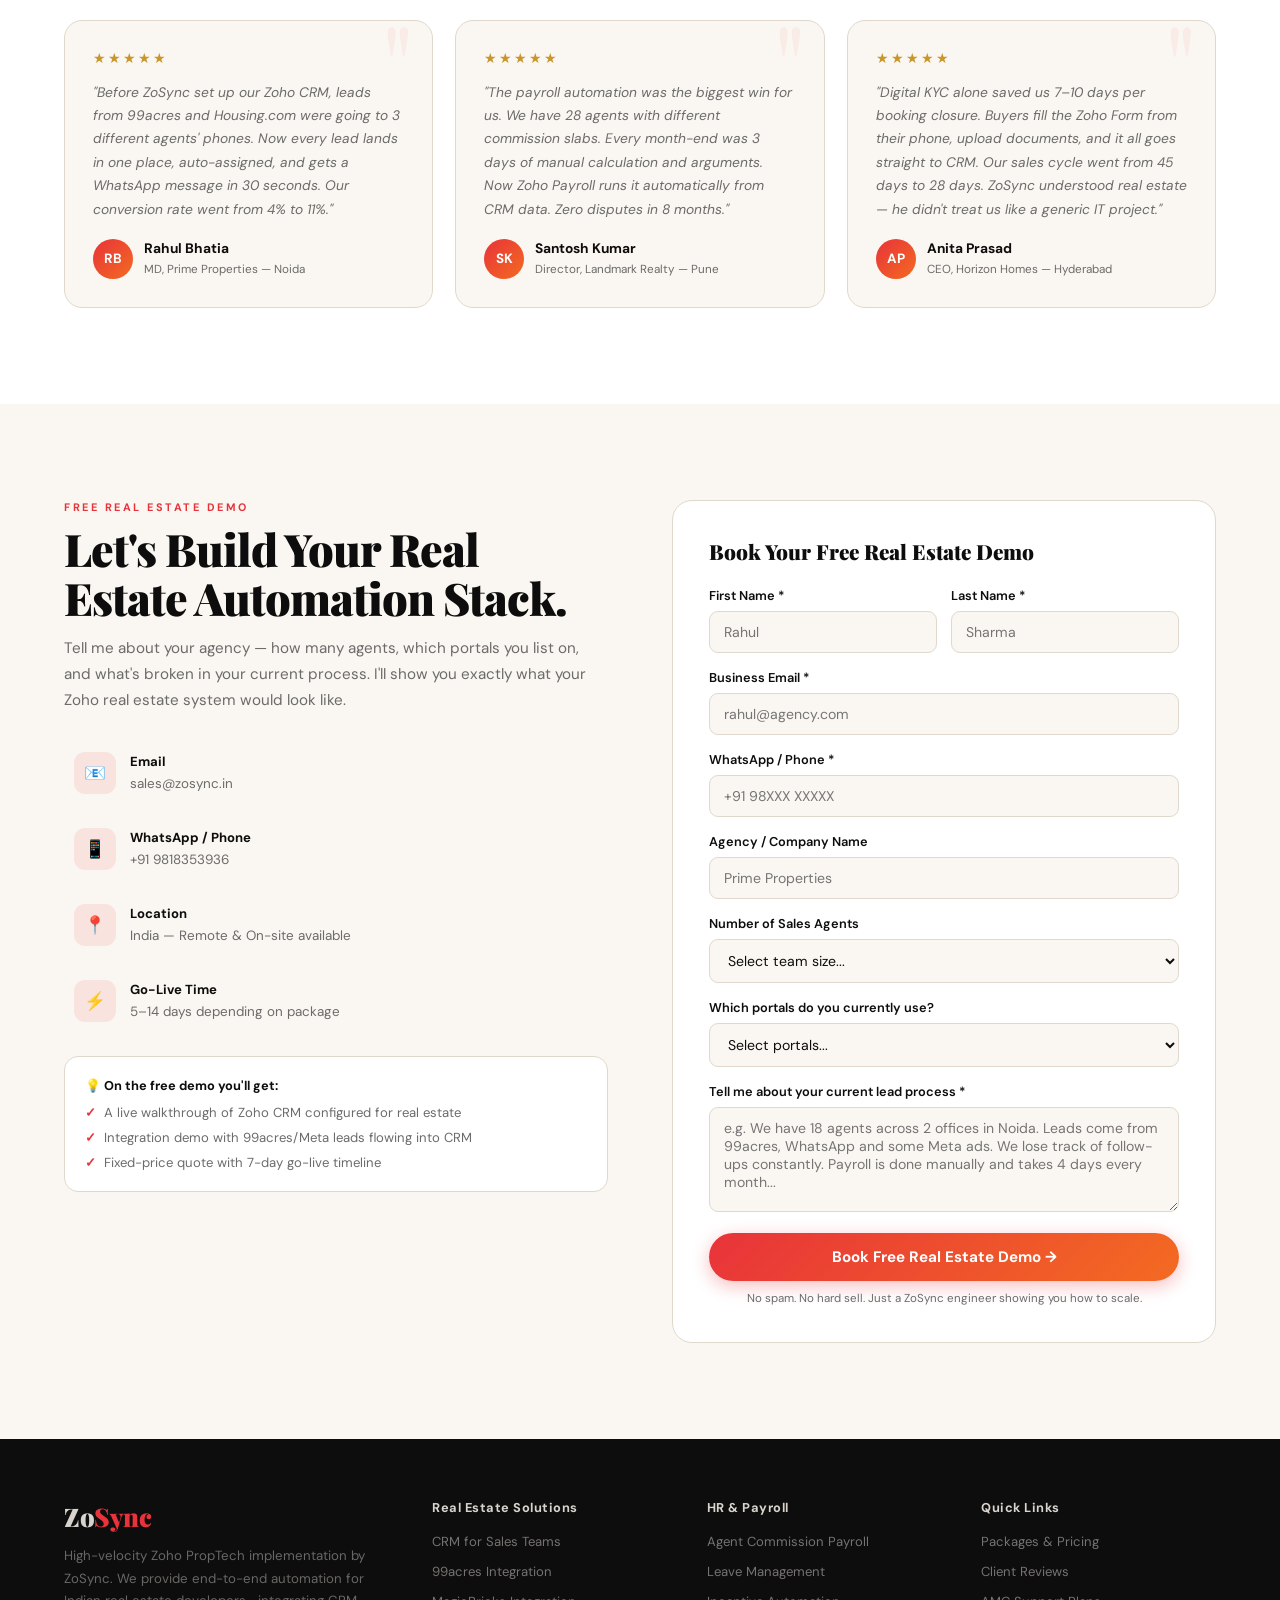
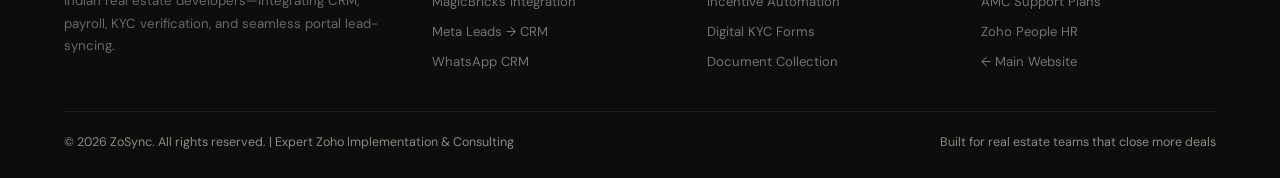
==== commit 370d73ac: "add google analytic code" ====
--- a/Industry/real-estate.html
+++ b/Industry/real-estate.html
@@ -1,6 +1,13 @@
 <!DOCTYPE html>
 <html lang="en">
 <head>
+  <script>
+  window.dataLayer = window.dataLayer || [];
+  function gtag(){dataLayer.push(arguments);}
+  gtag('js', new Date());
+
+  gtag('config', 'G-4LGYNEG4SE');
+</script>
 <meta charset="UTF-8"/>
 <meta name="viewport" content="width=device-width, initial-scale=1.0"/>
 <title>ZoSync Real Estate – Zoho CRM, Payroll & Portal Integrations for Real Estate | India</title>
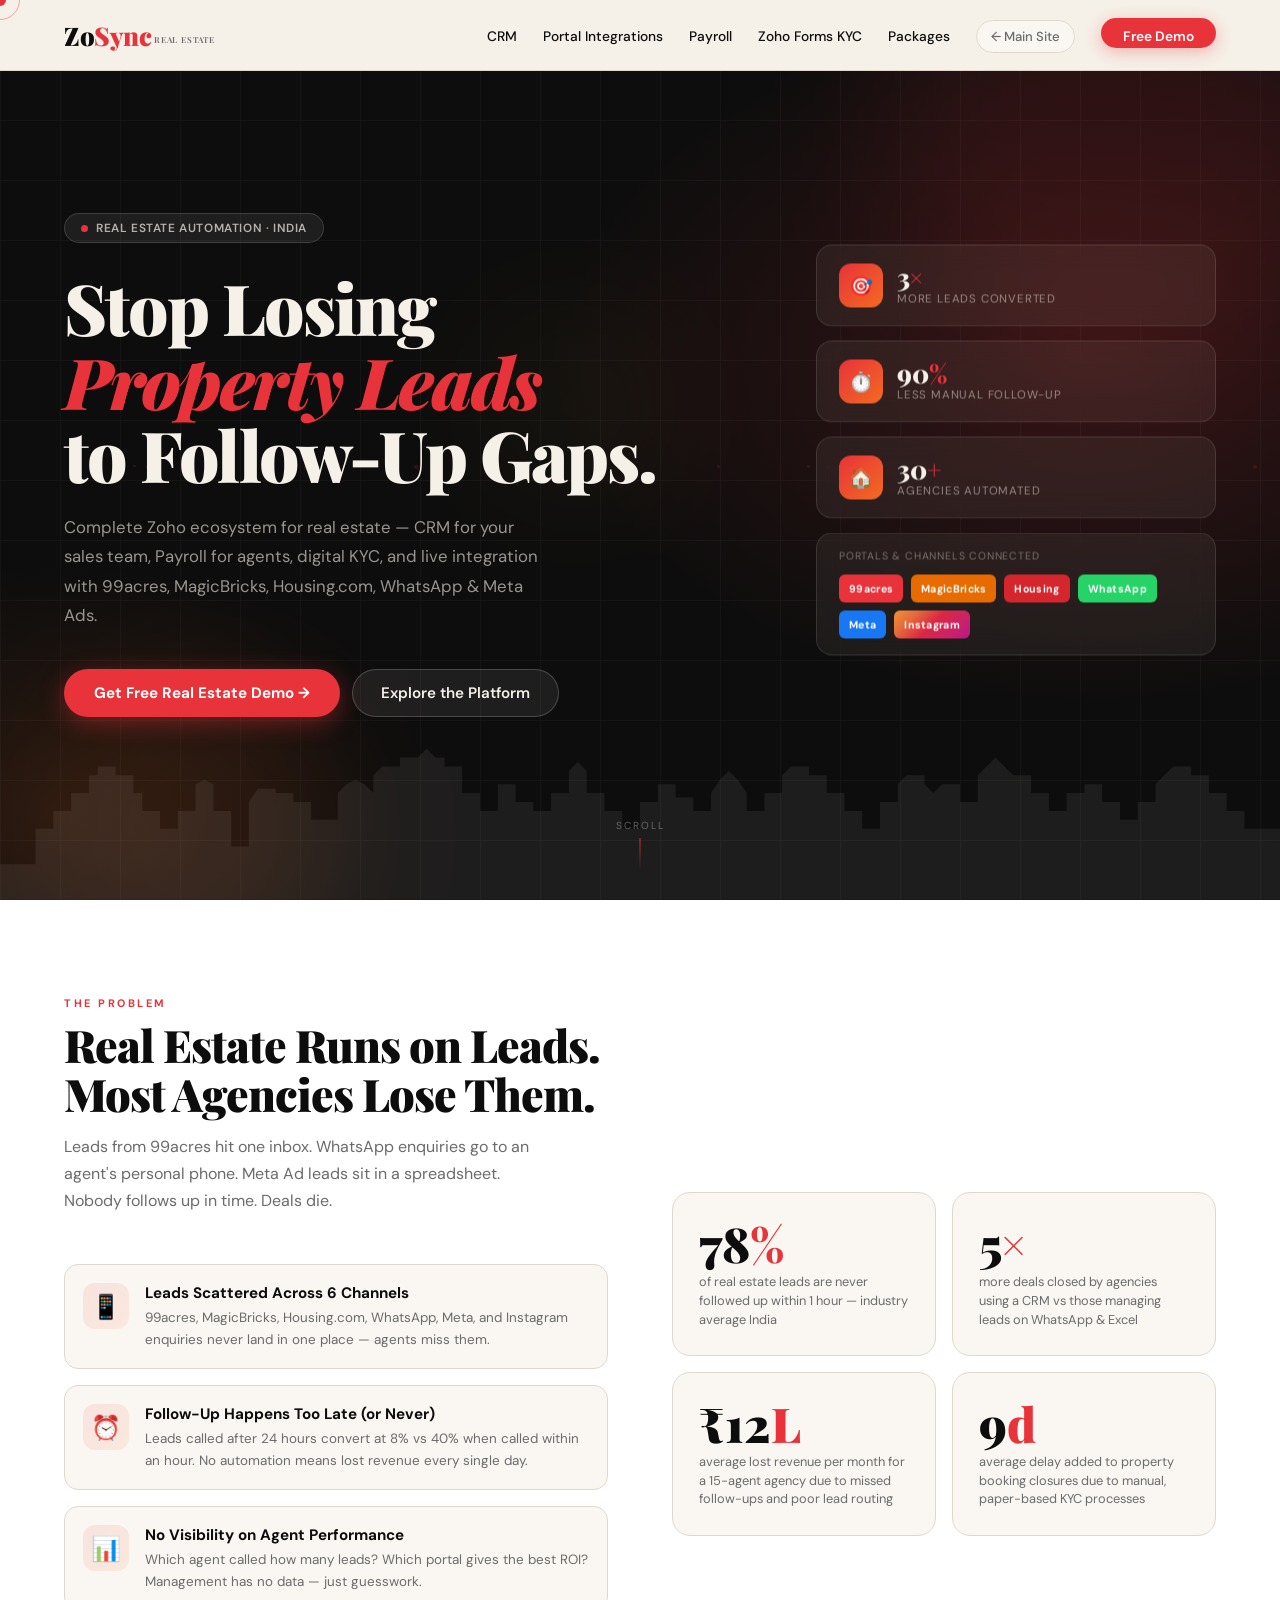
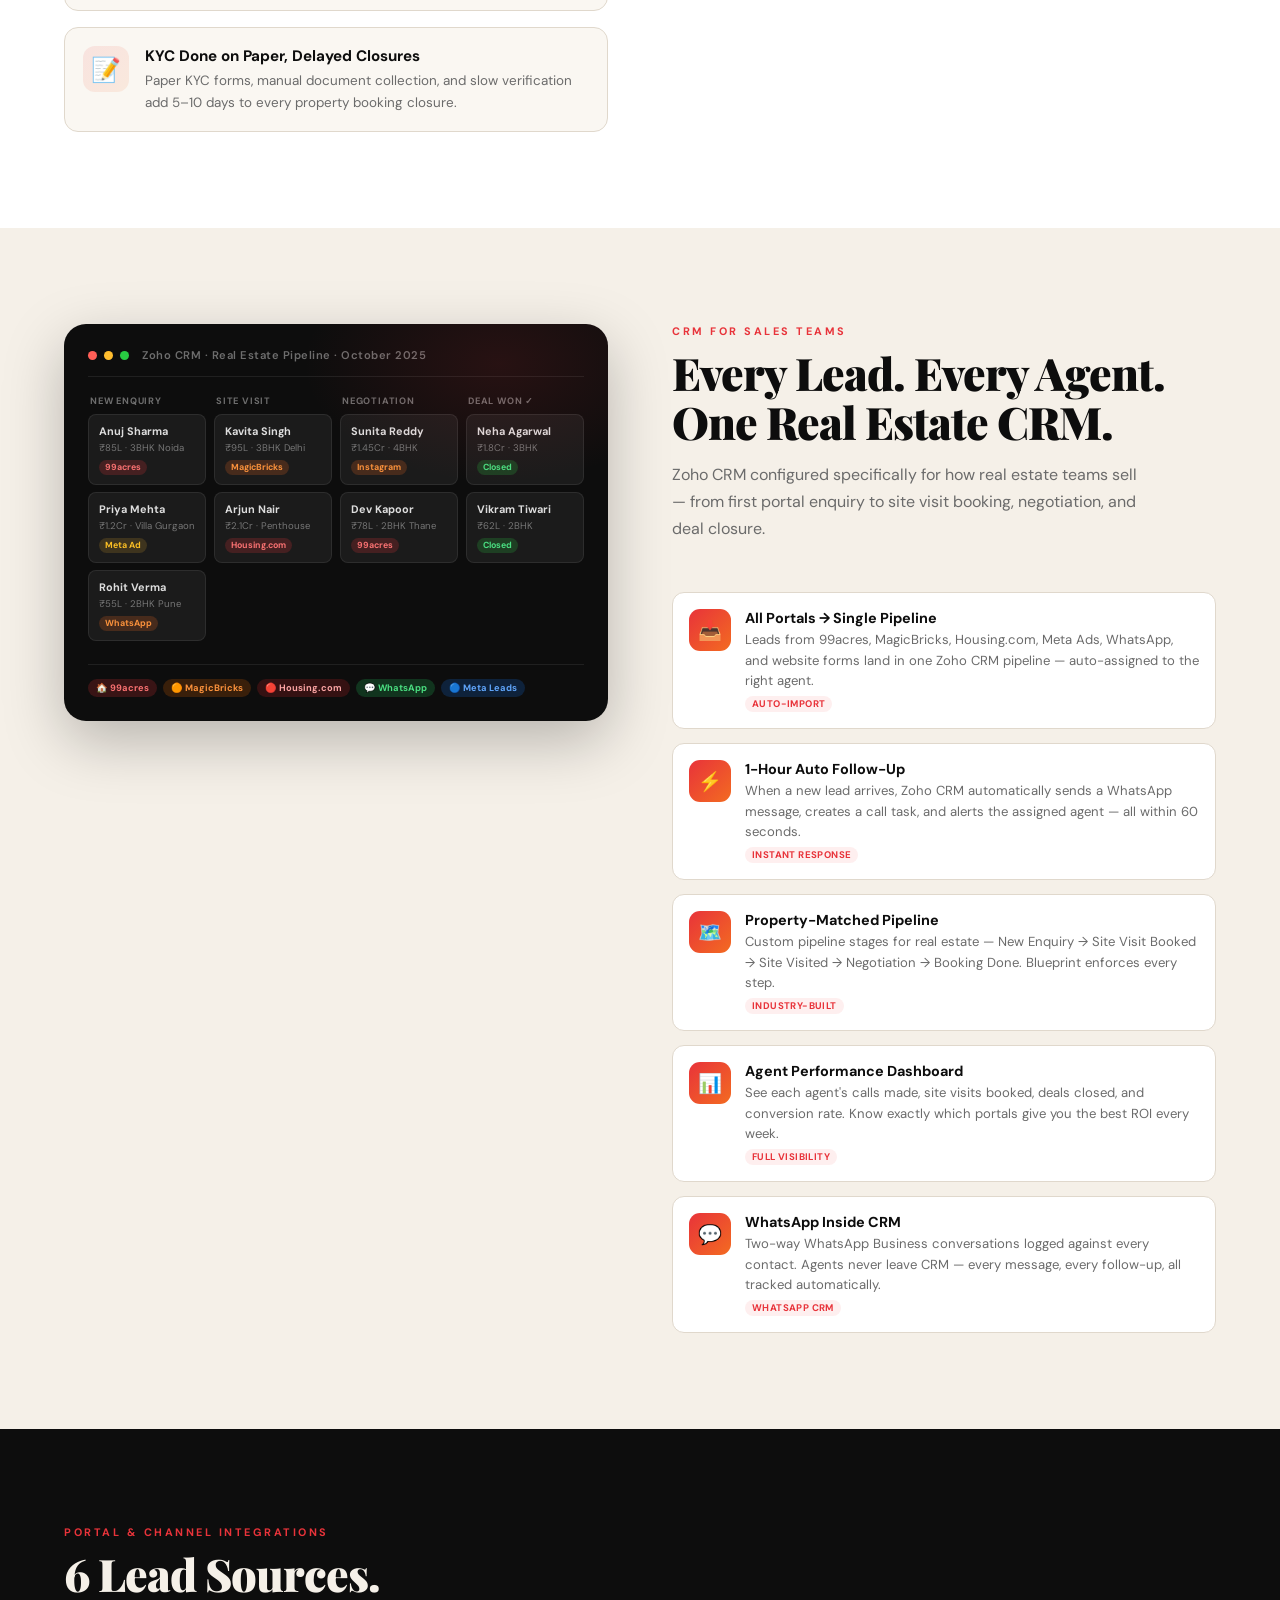
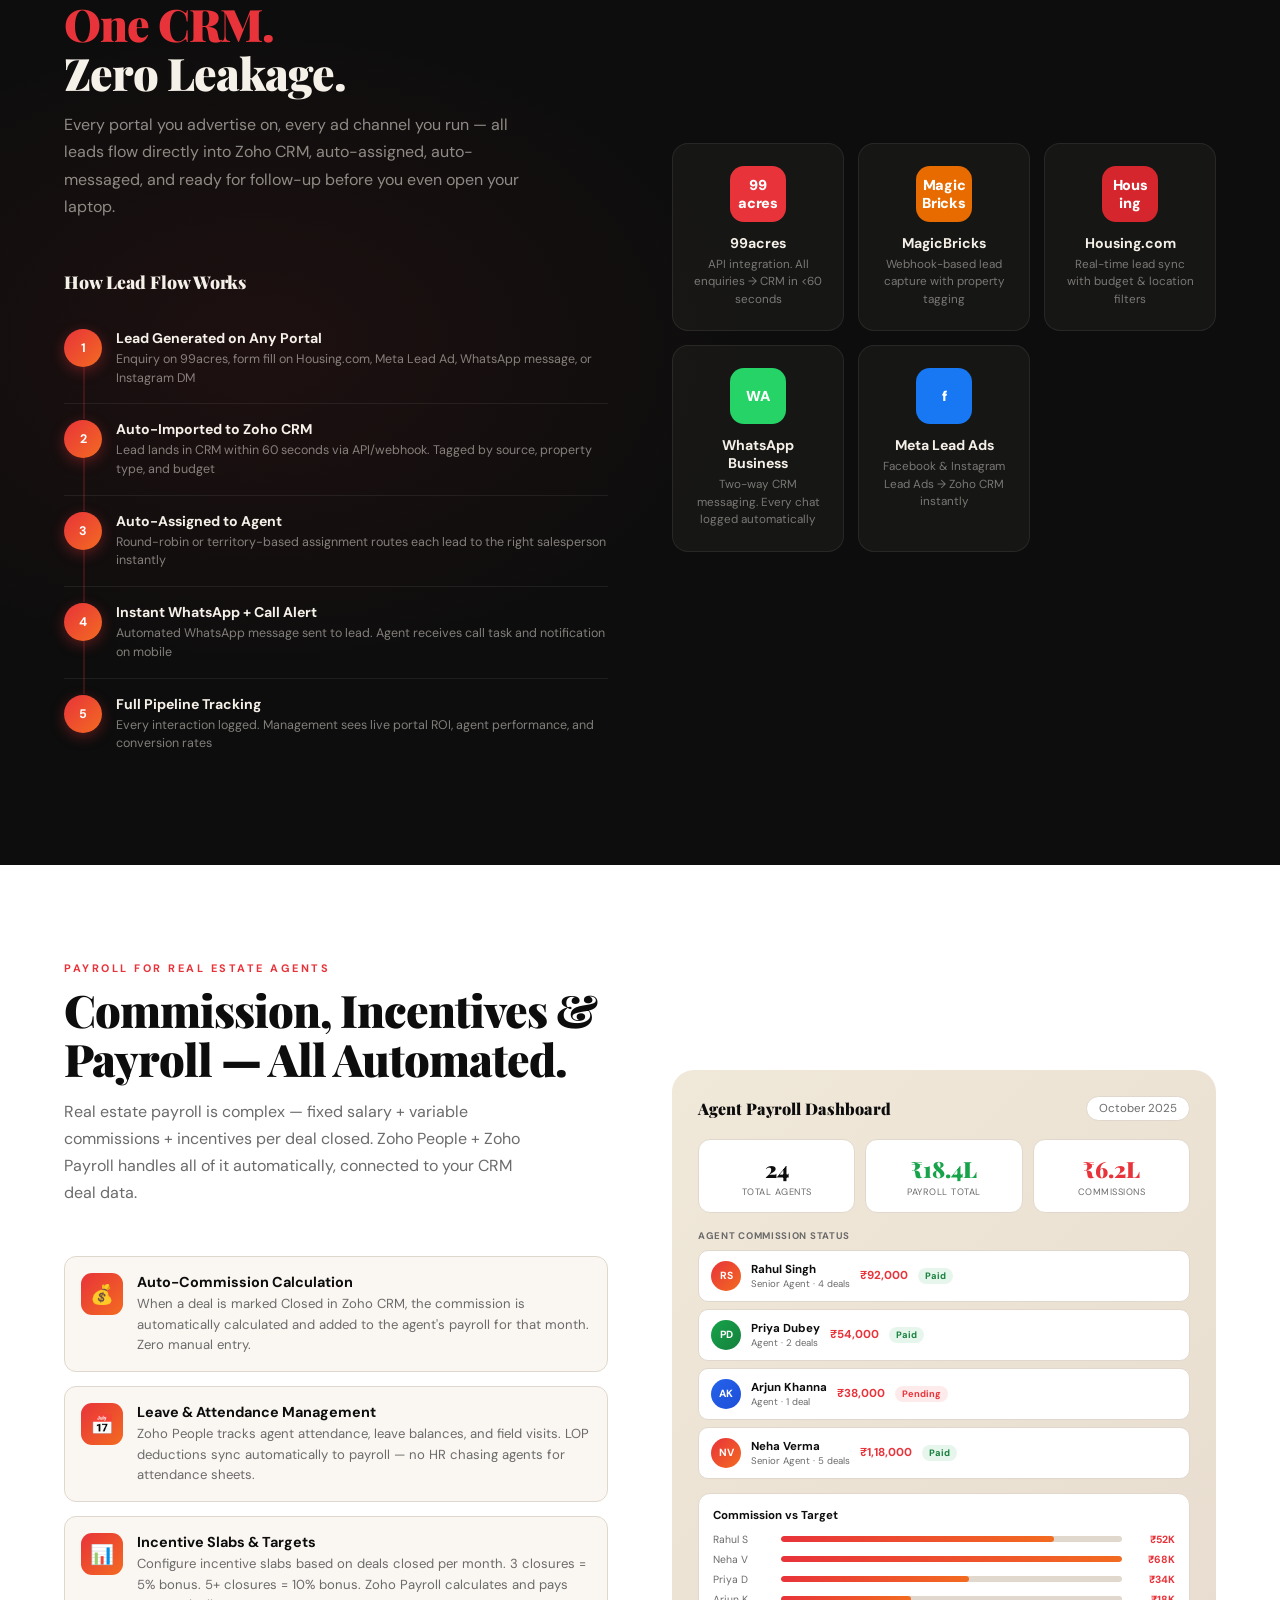
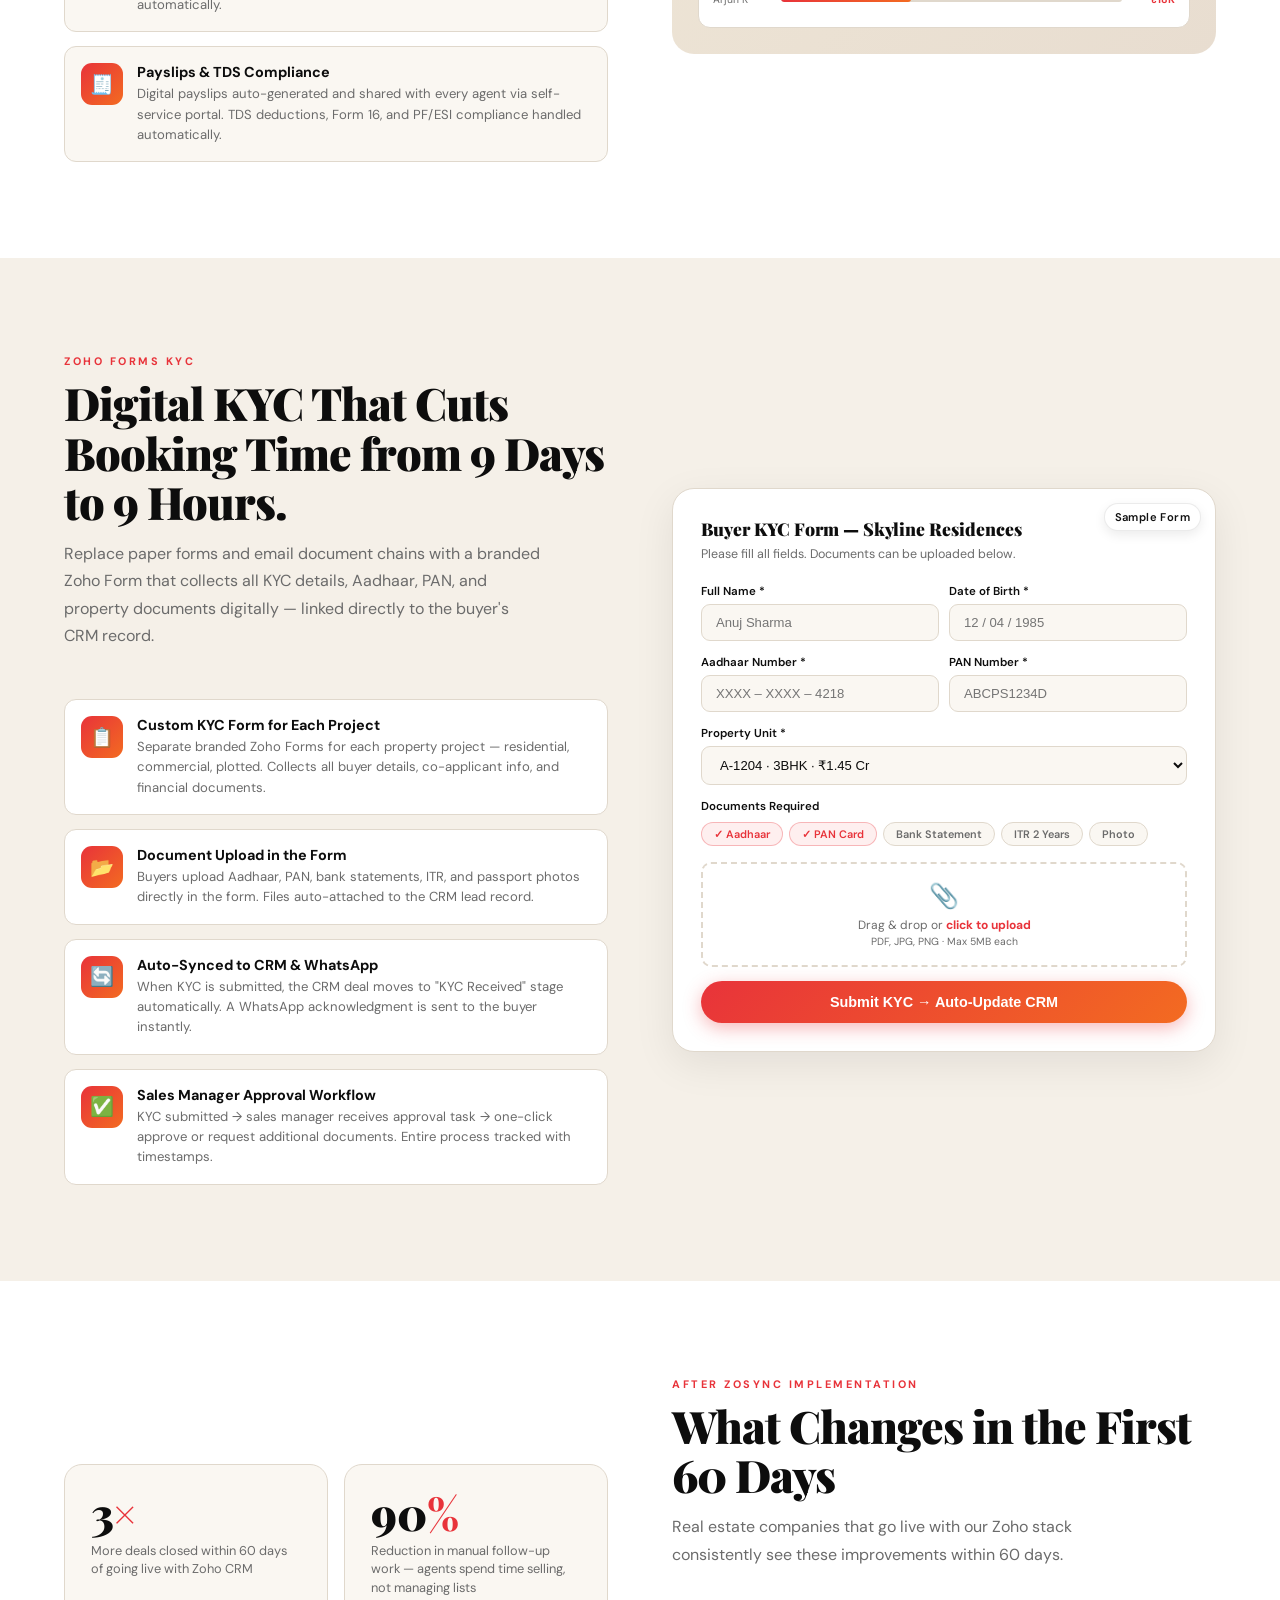
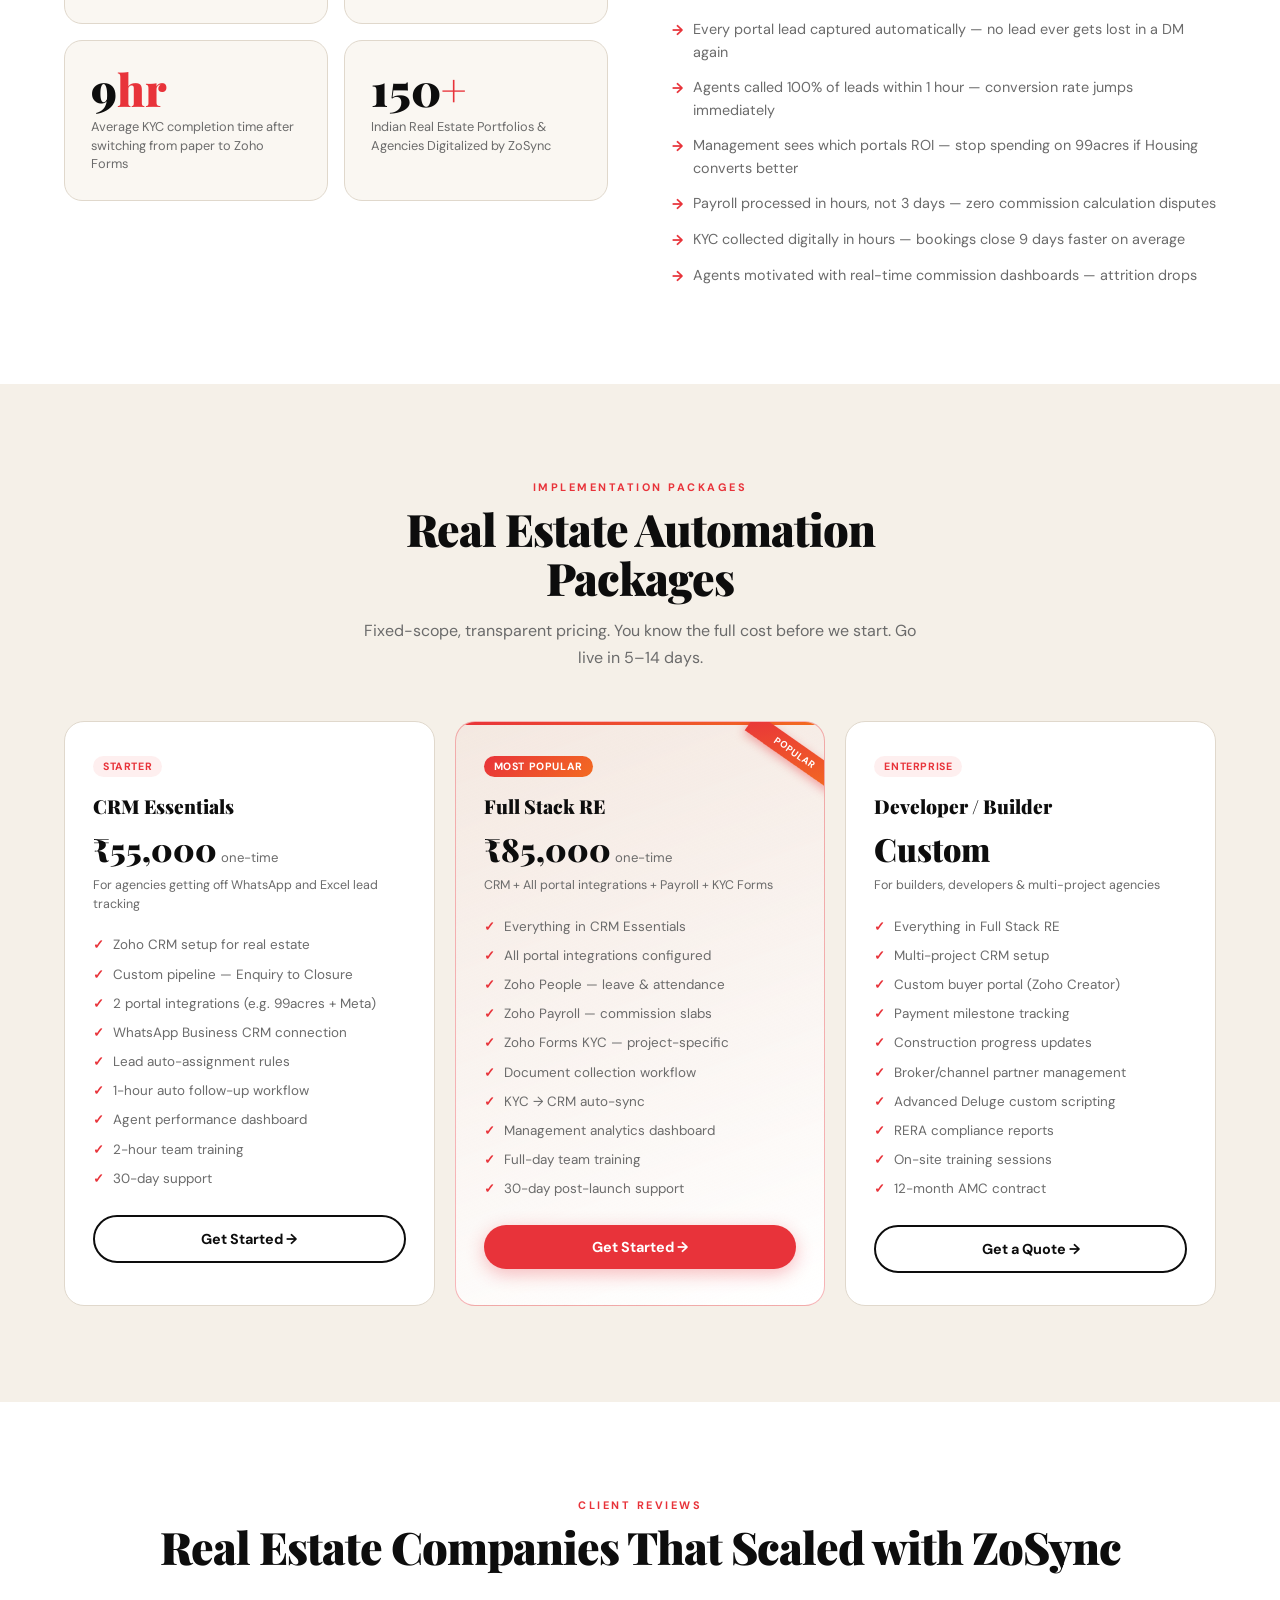
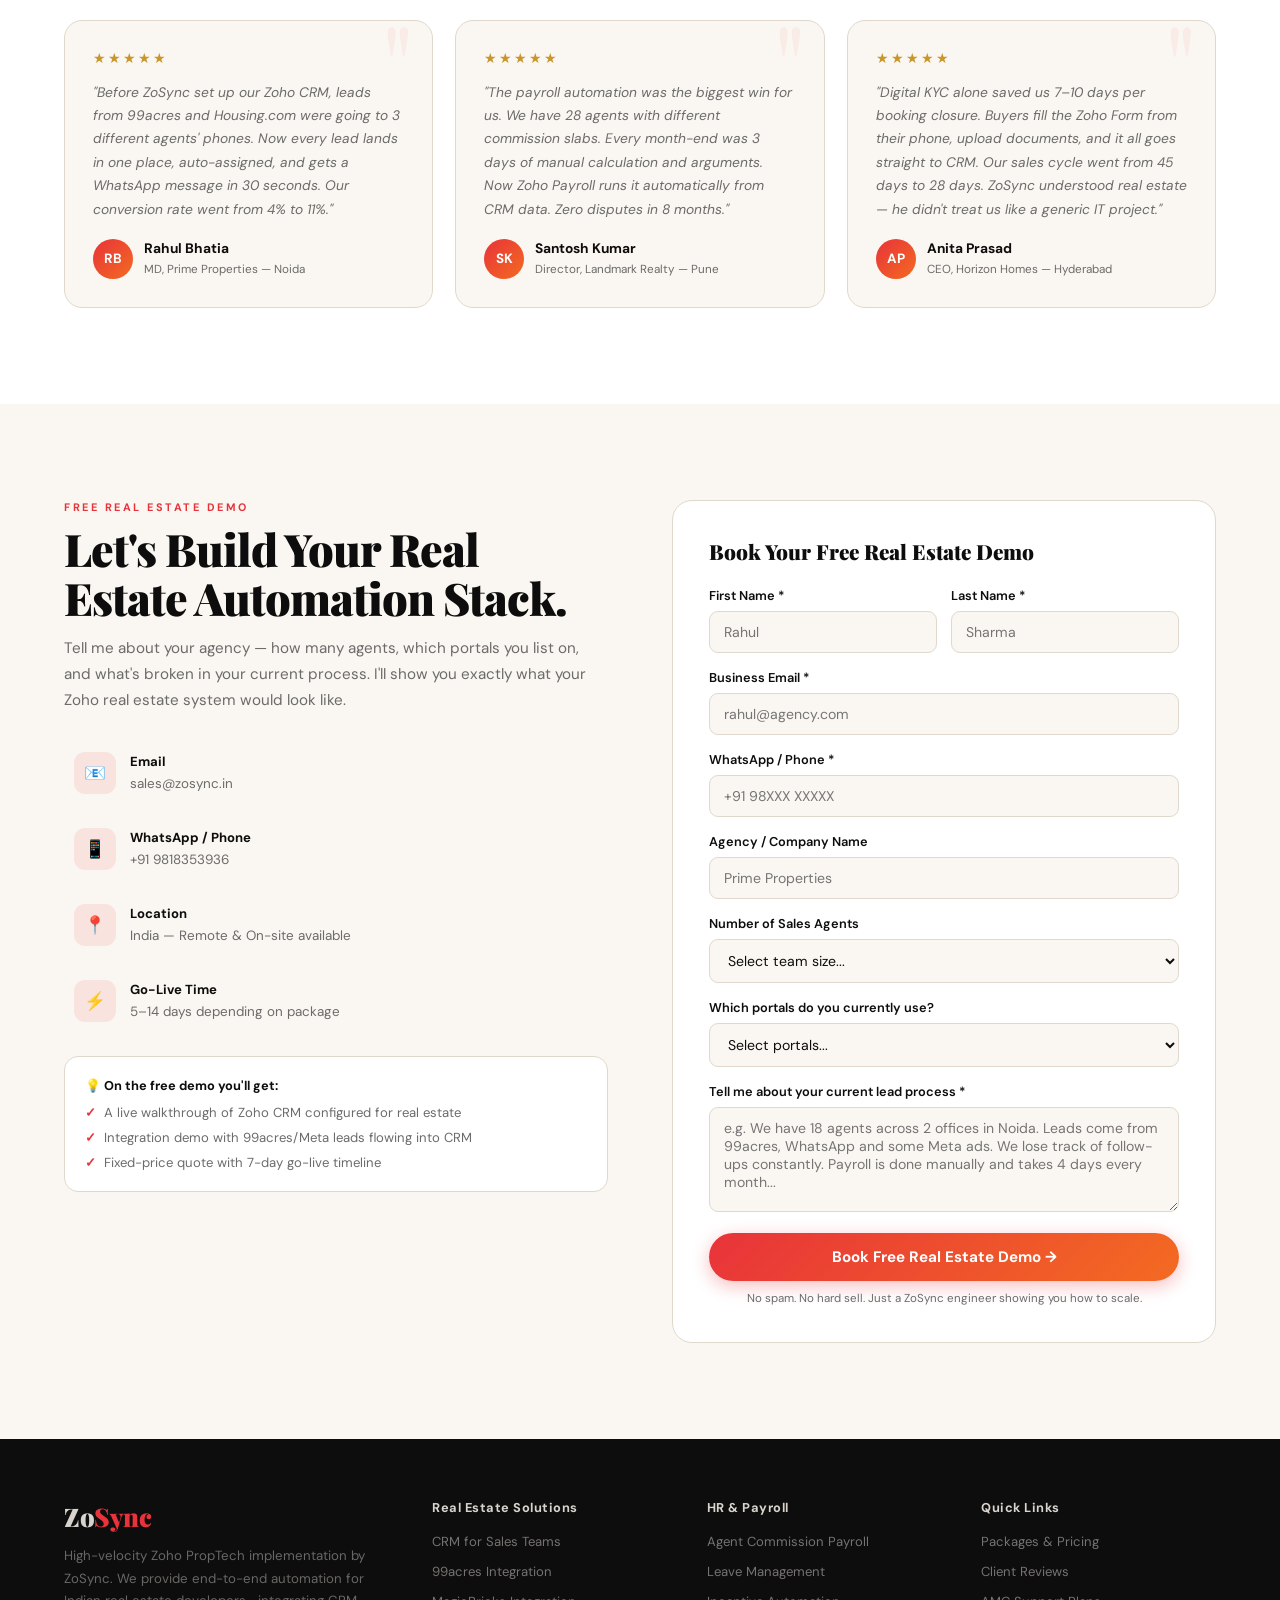
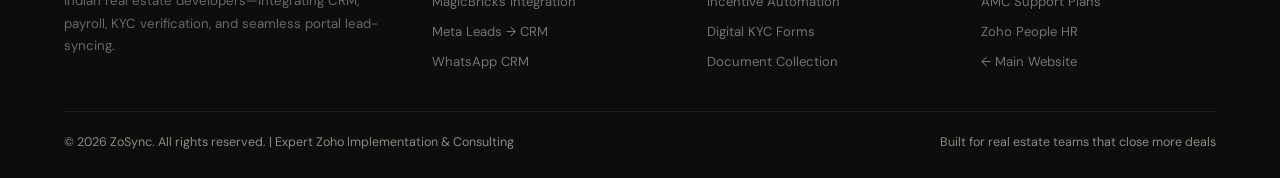
==== commit e6b714ed: "Update code" ====
--- a/Industry/real-estate.html
+++ b/Industry/real-estate.html
@@ -513,7 +513,7 @@
       <div class="fstat">
         <div class="fstat-icon">🏠</div>
         <div>
-          <div class="fstat-n" data-count="150">0<span>+</span></div>
+          <div class="fstat-n" data-count="30">0<span>+</span></div>
           <div class="fstat-l">Agencies Automated</div>
         </div>
       </div>
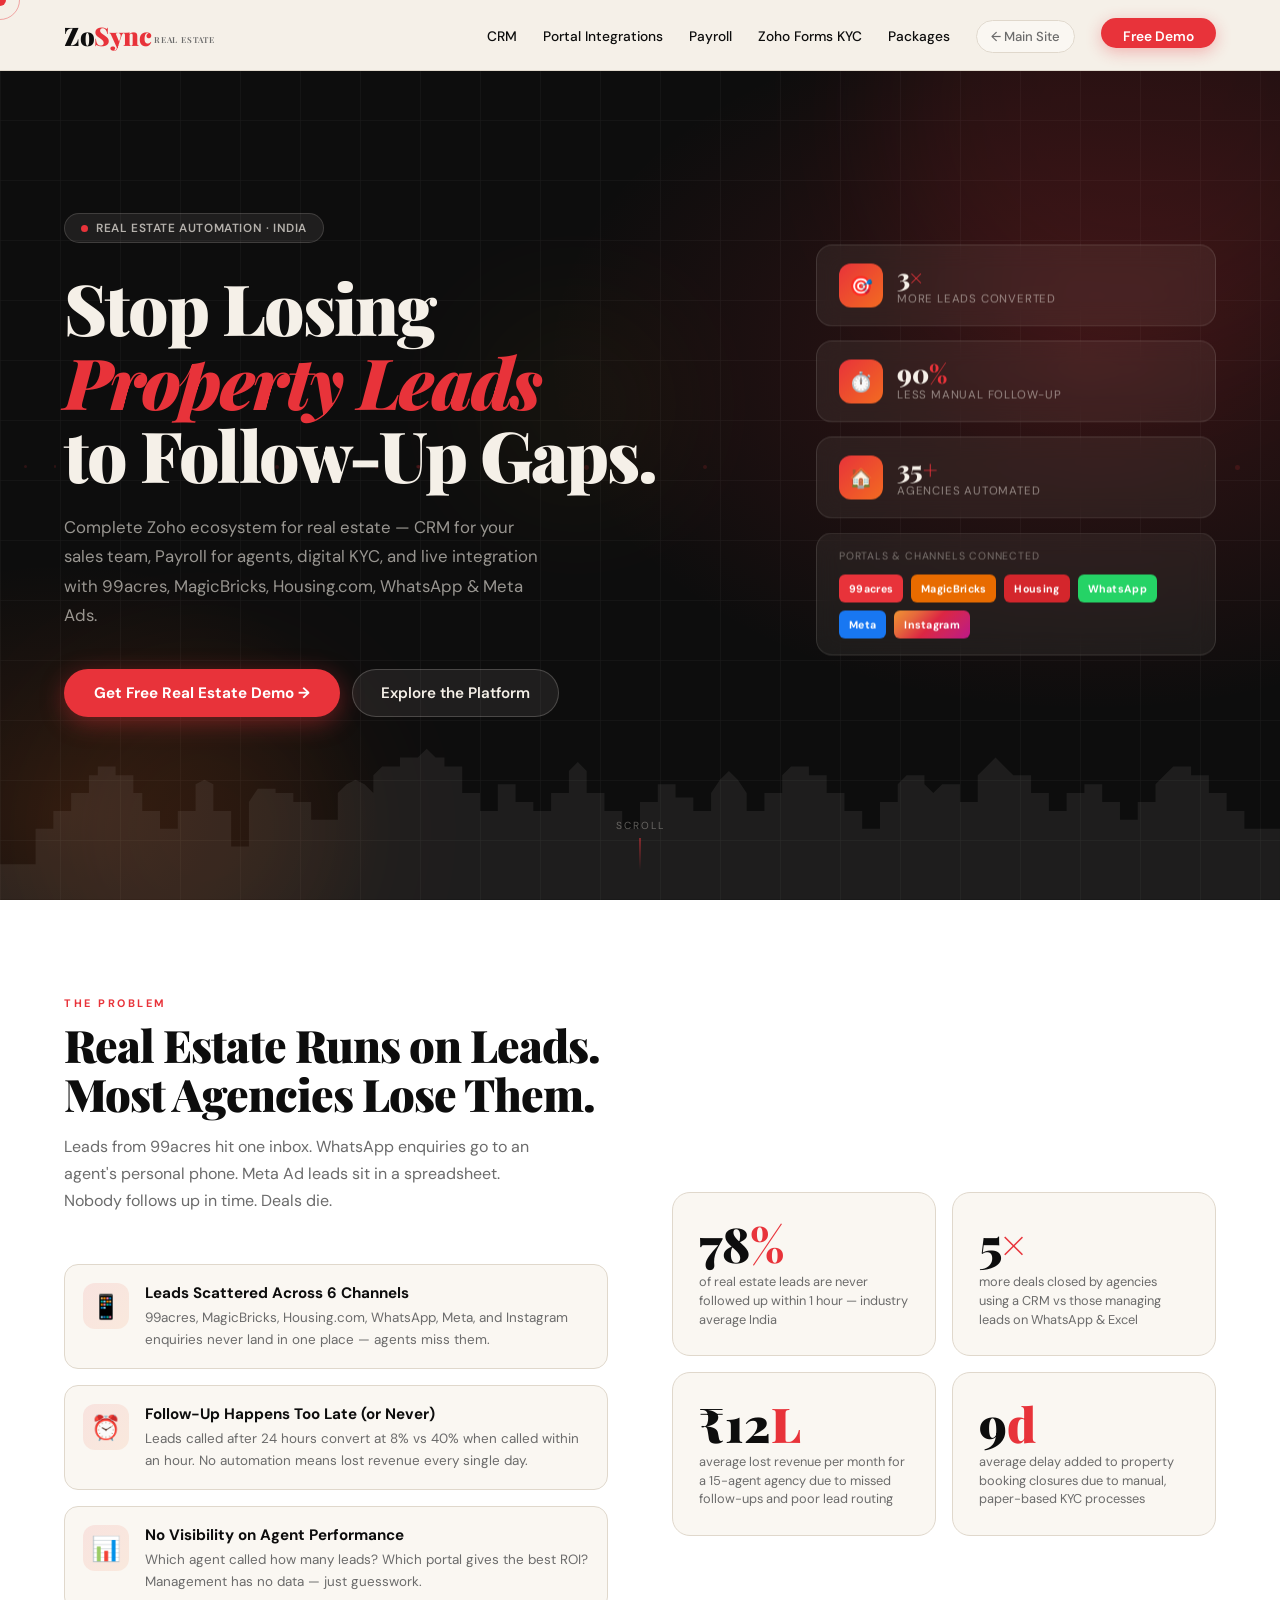
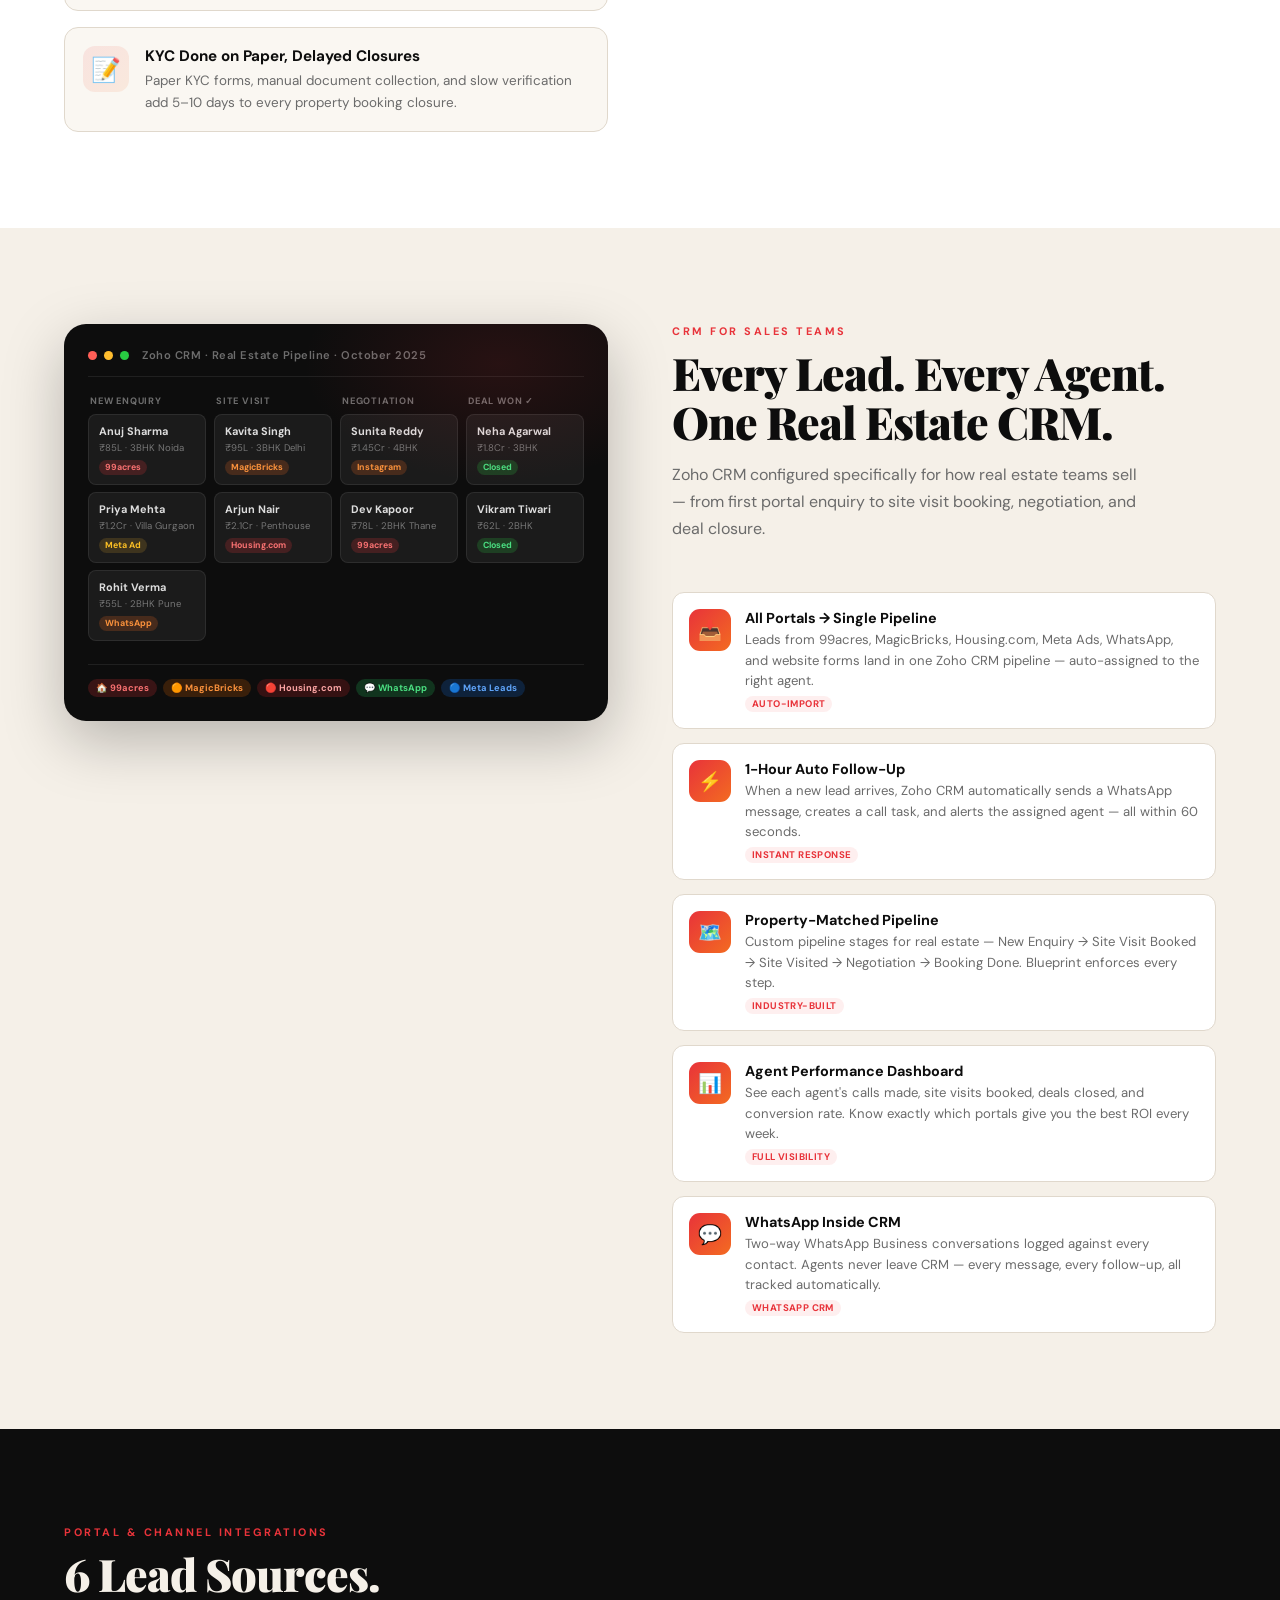
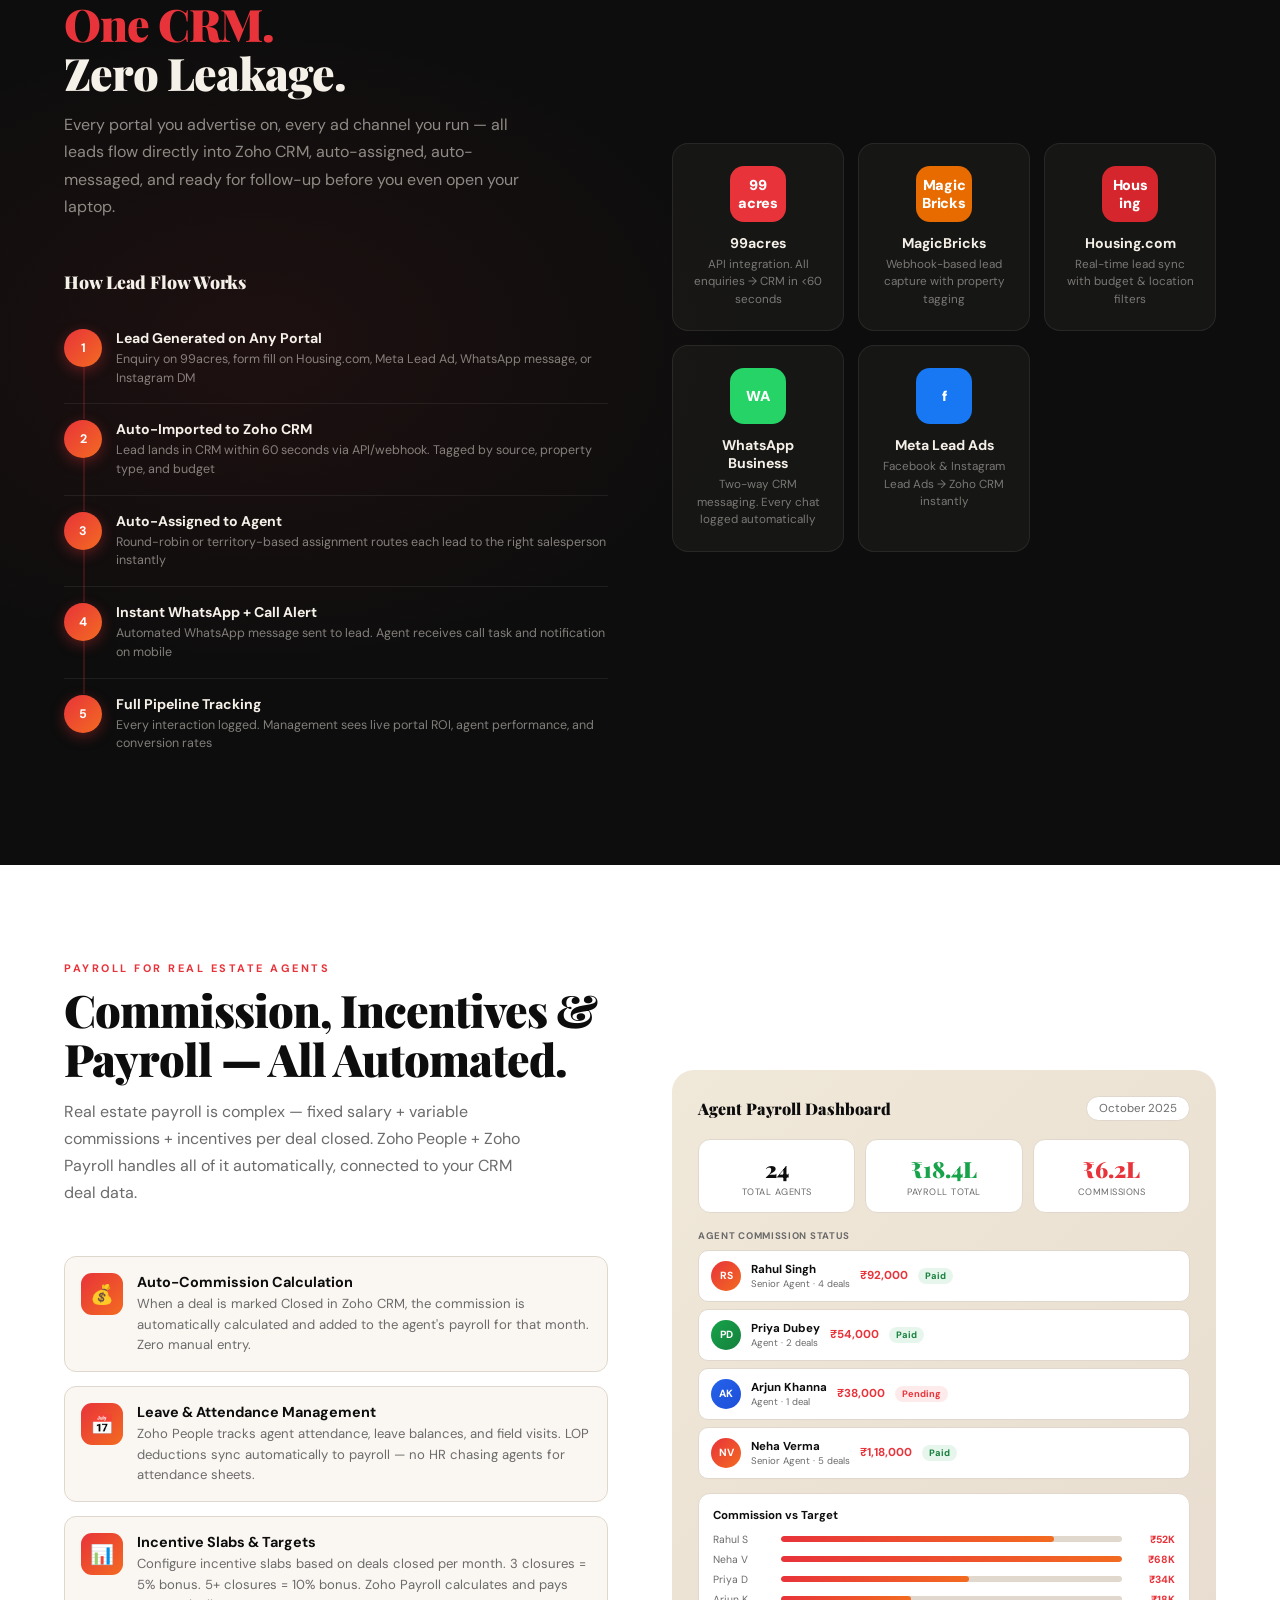
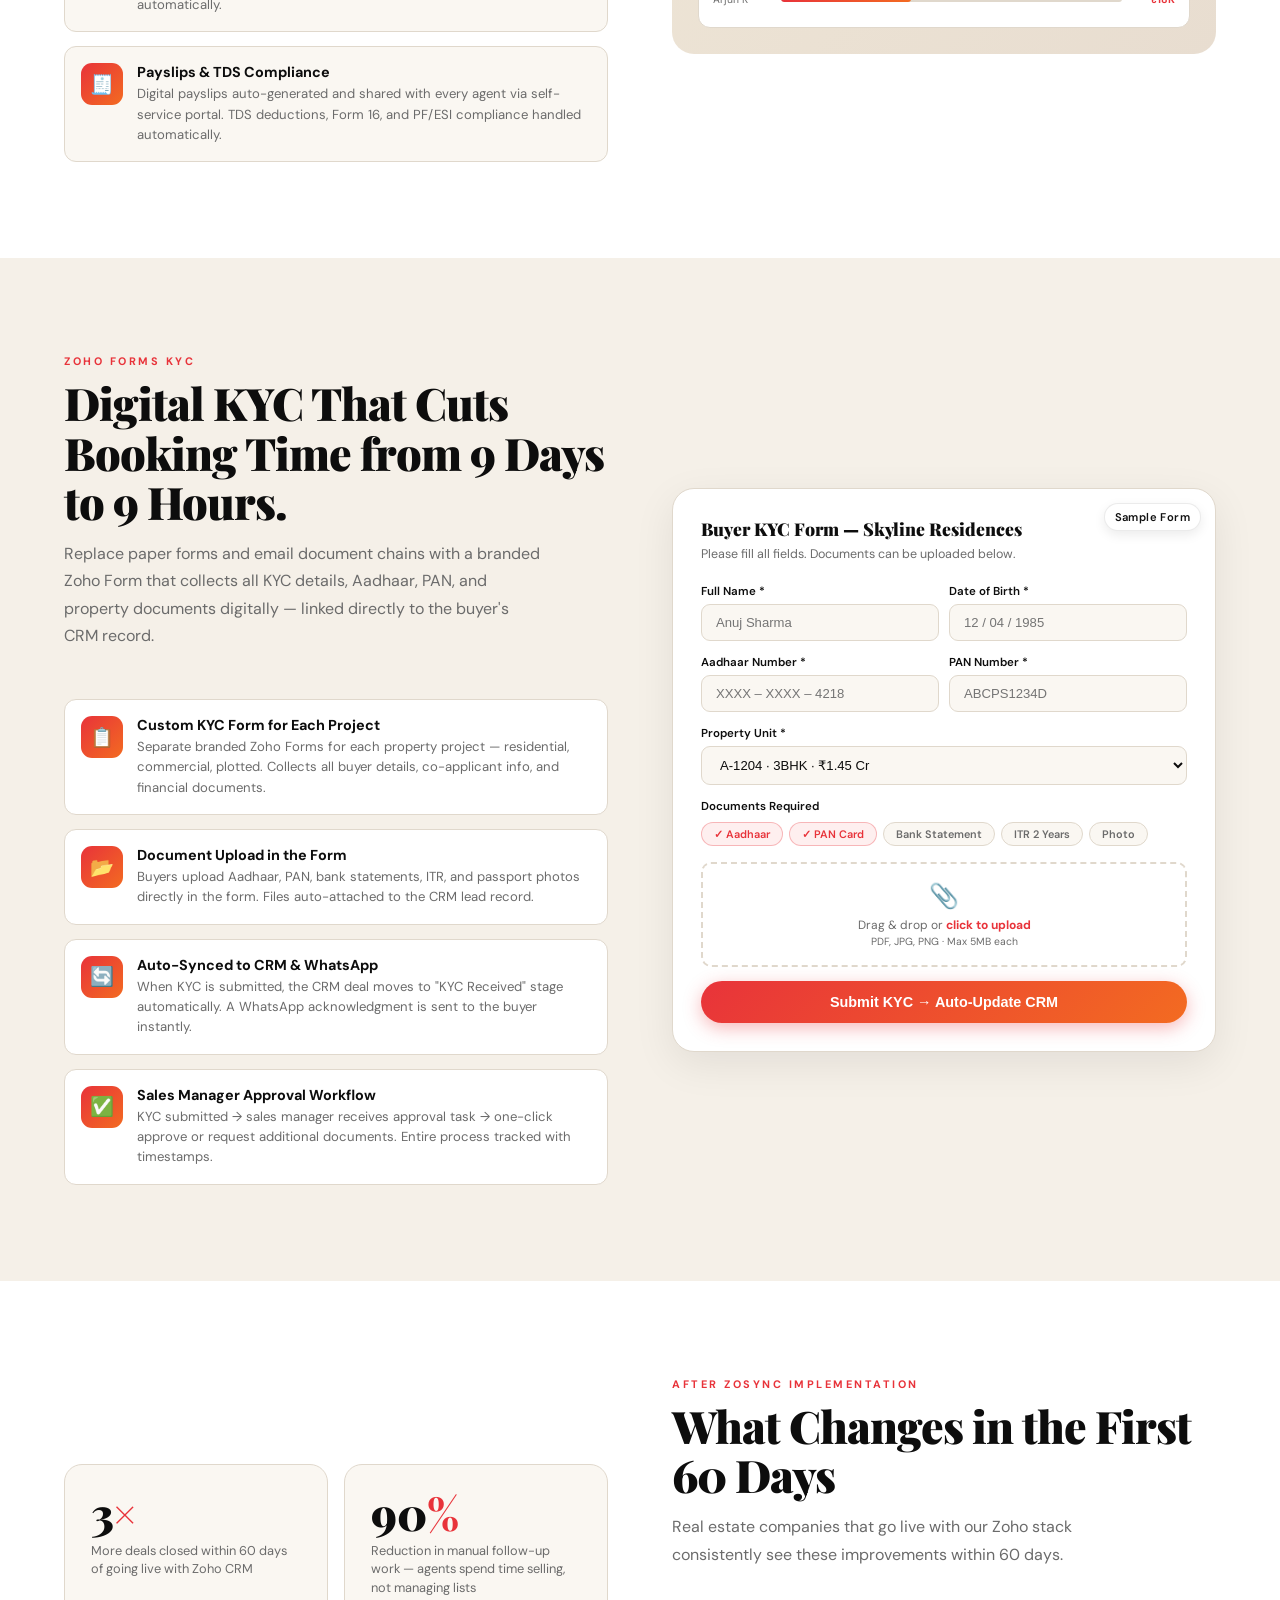
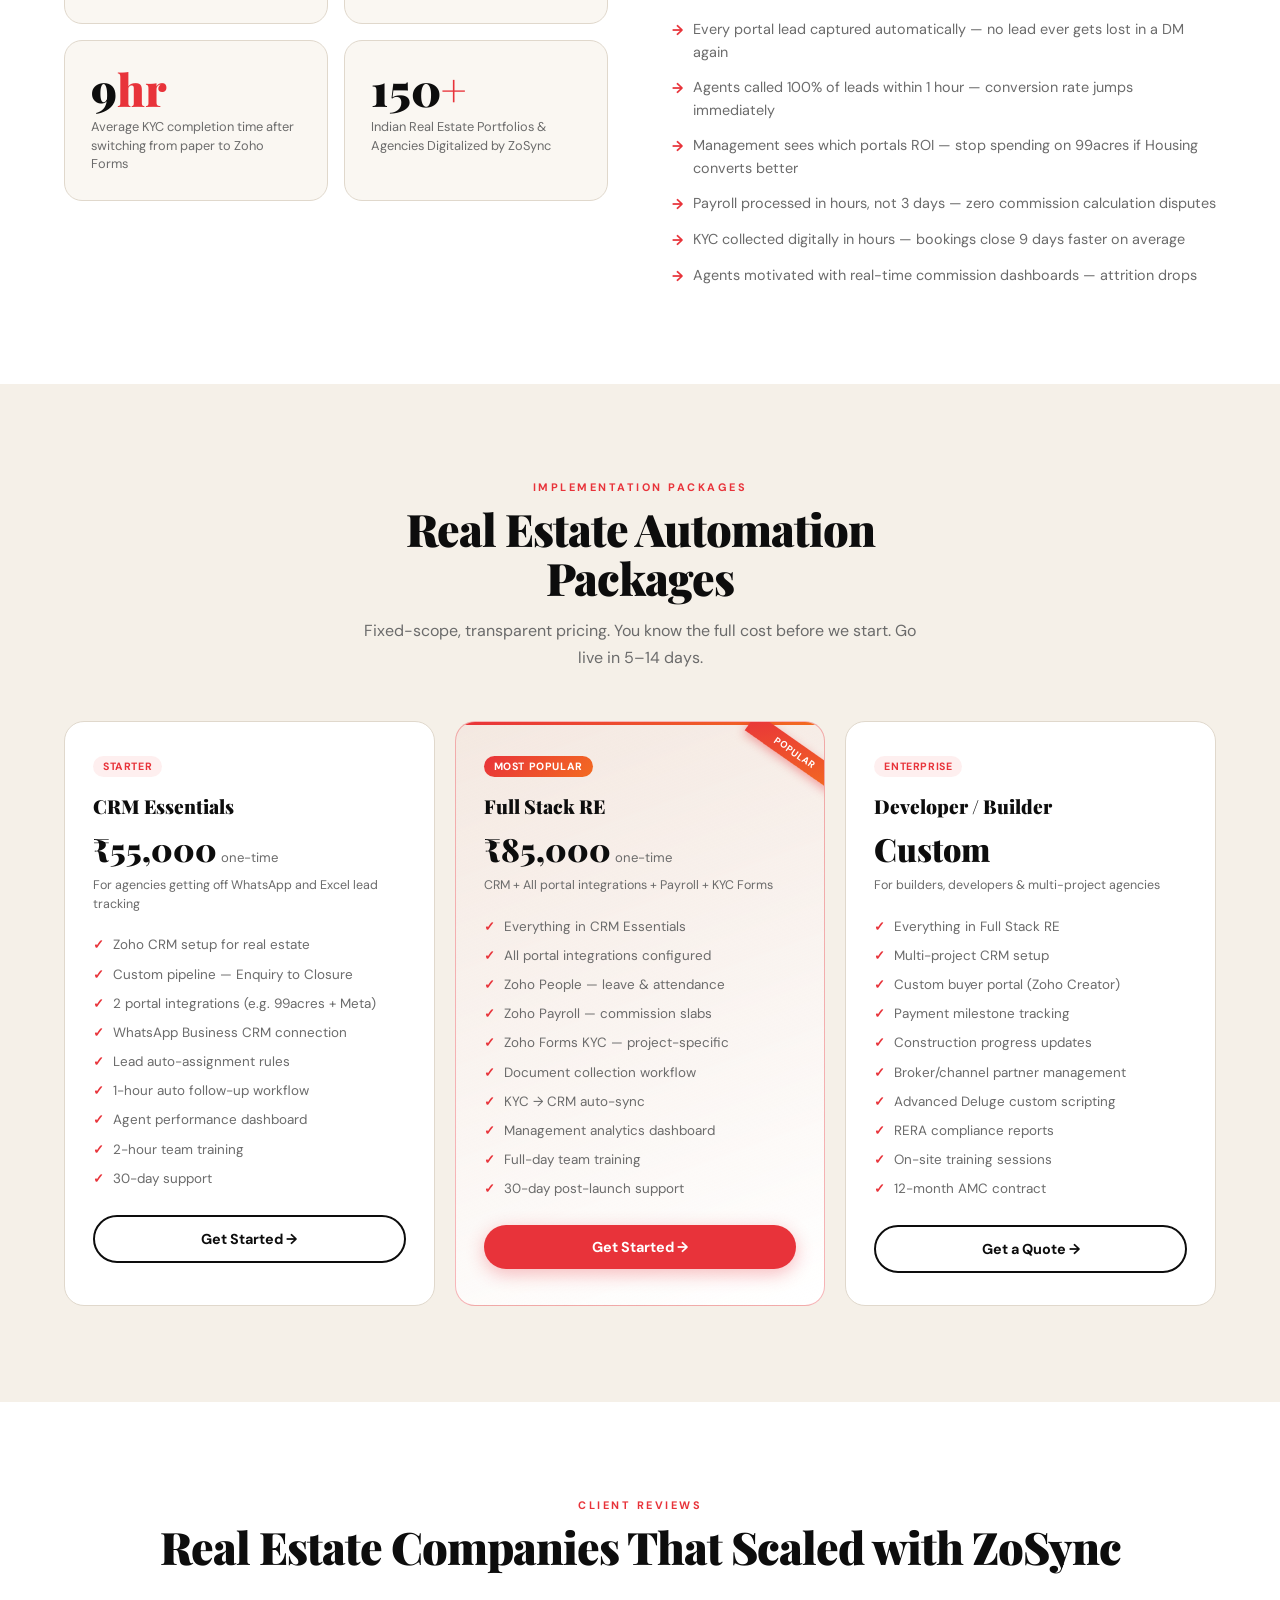
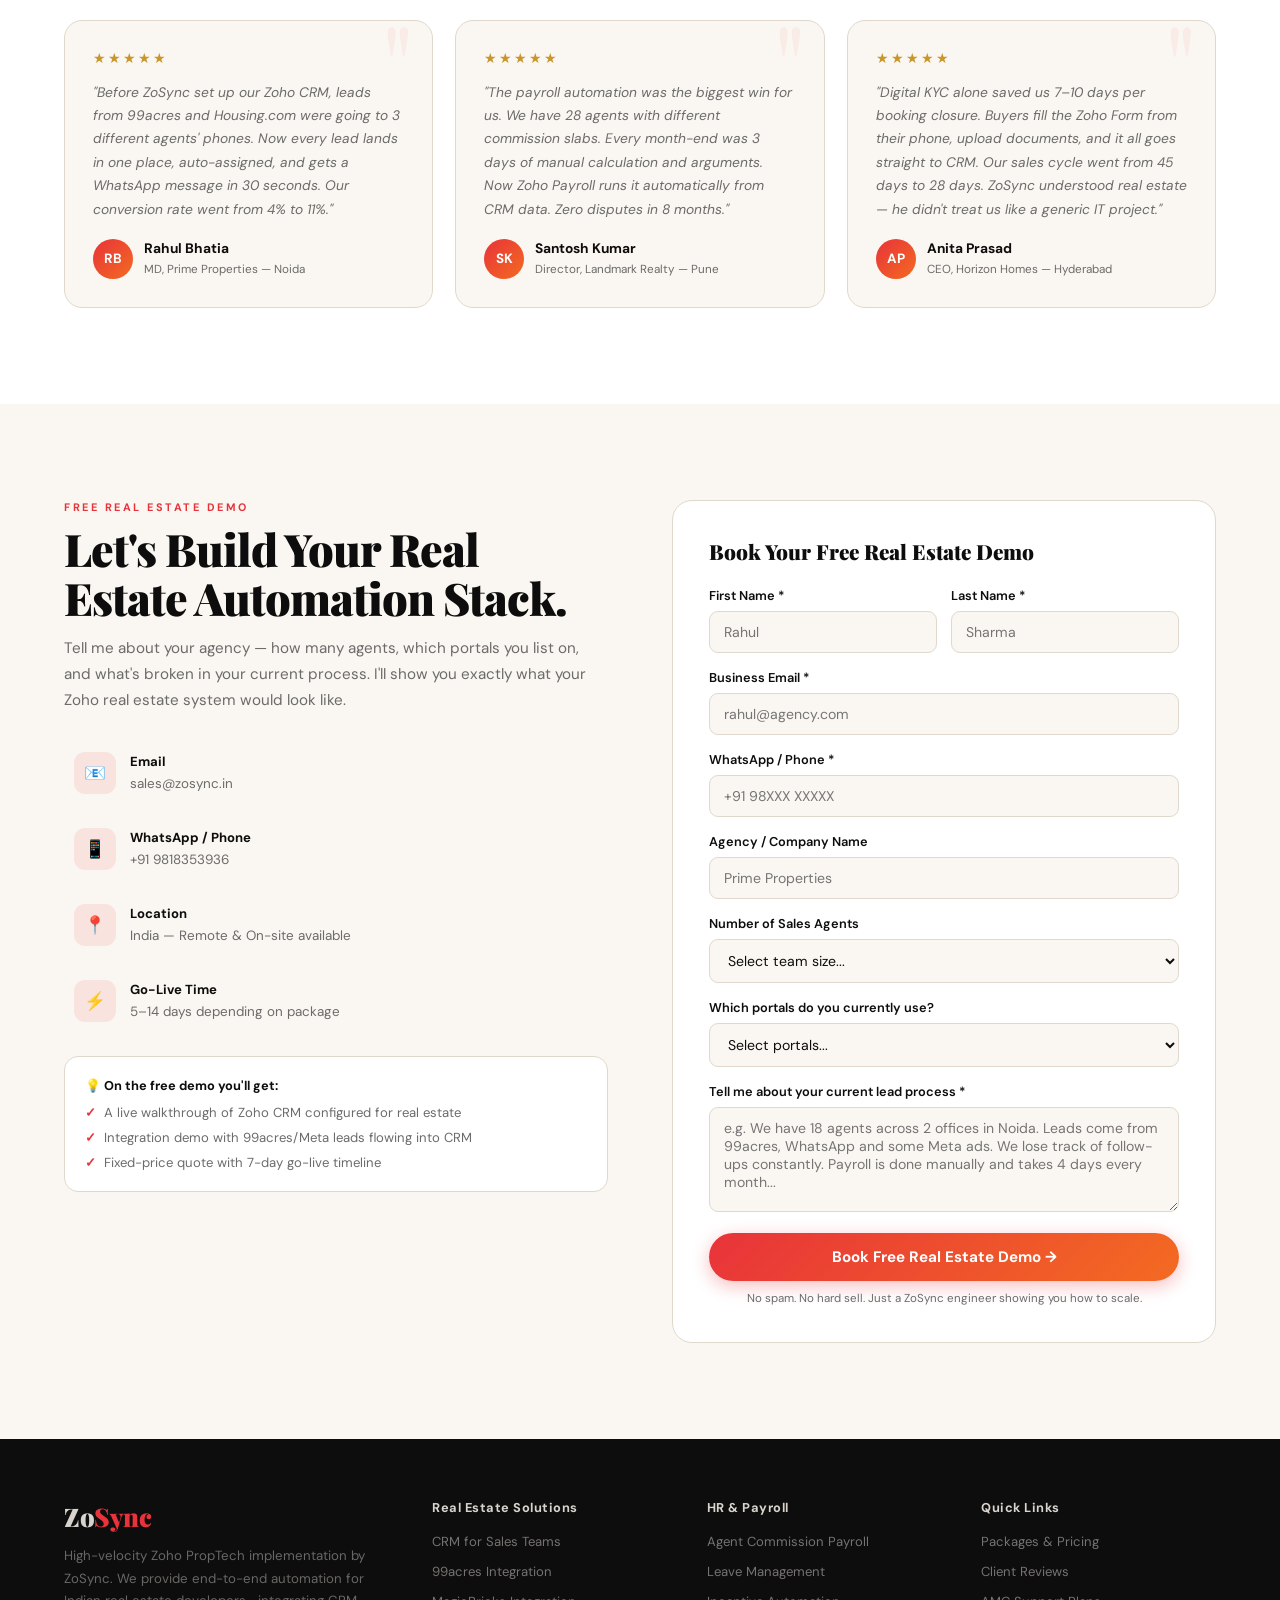
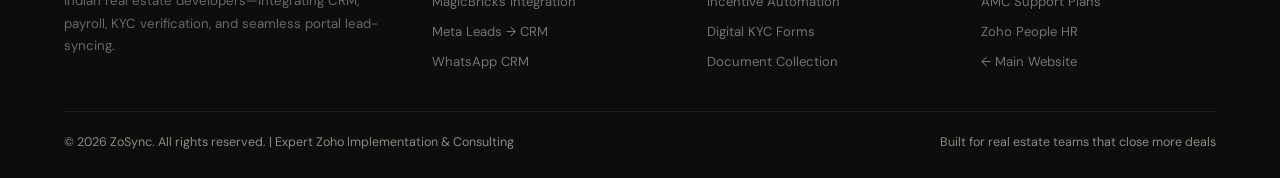
==== commit 12fa4028: "Update Data" ====
--- a/Industry/real-estate.html
+++ b/Industry/real-estate.html
@@ -513,7 +513,7 @@
       <div class="fstat">
         <div class="fstat-icon">🏠</div>
         <div>
-          <div class="fstat-n" data-count="30">0<span>+</span></div>
+          <div class="fstat-n" data-count="35">0<span>+</span></div>
           <div class="fstat-l">Agencies Automated</div>
         </div>
       </div>
